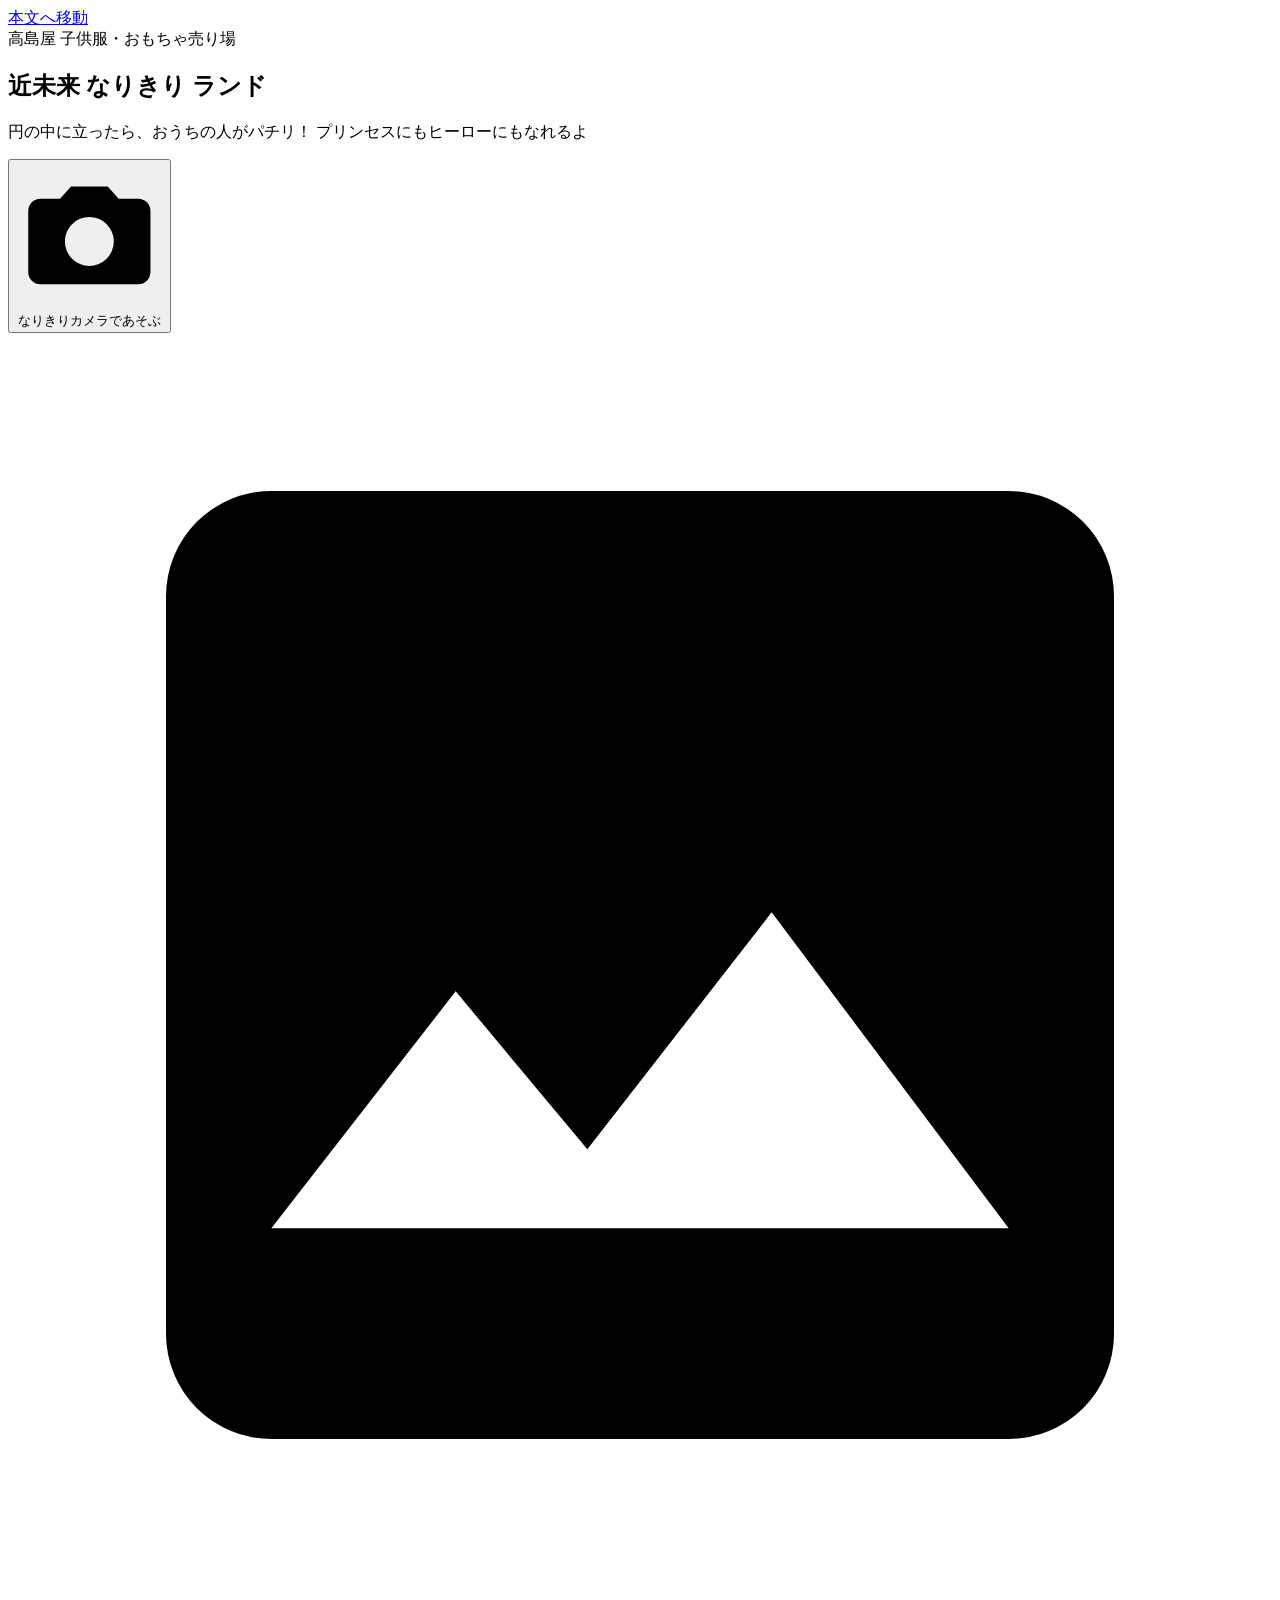
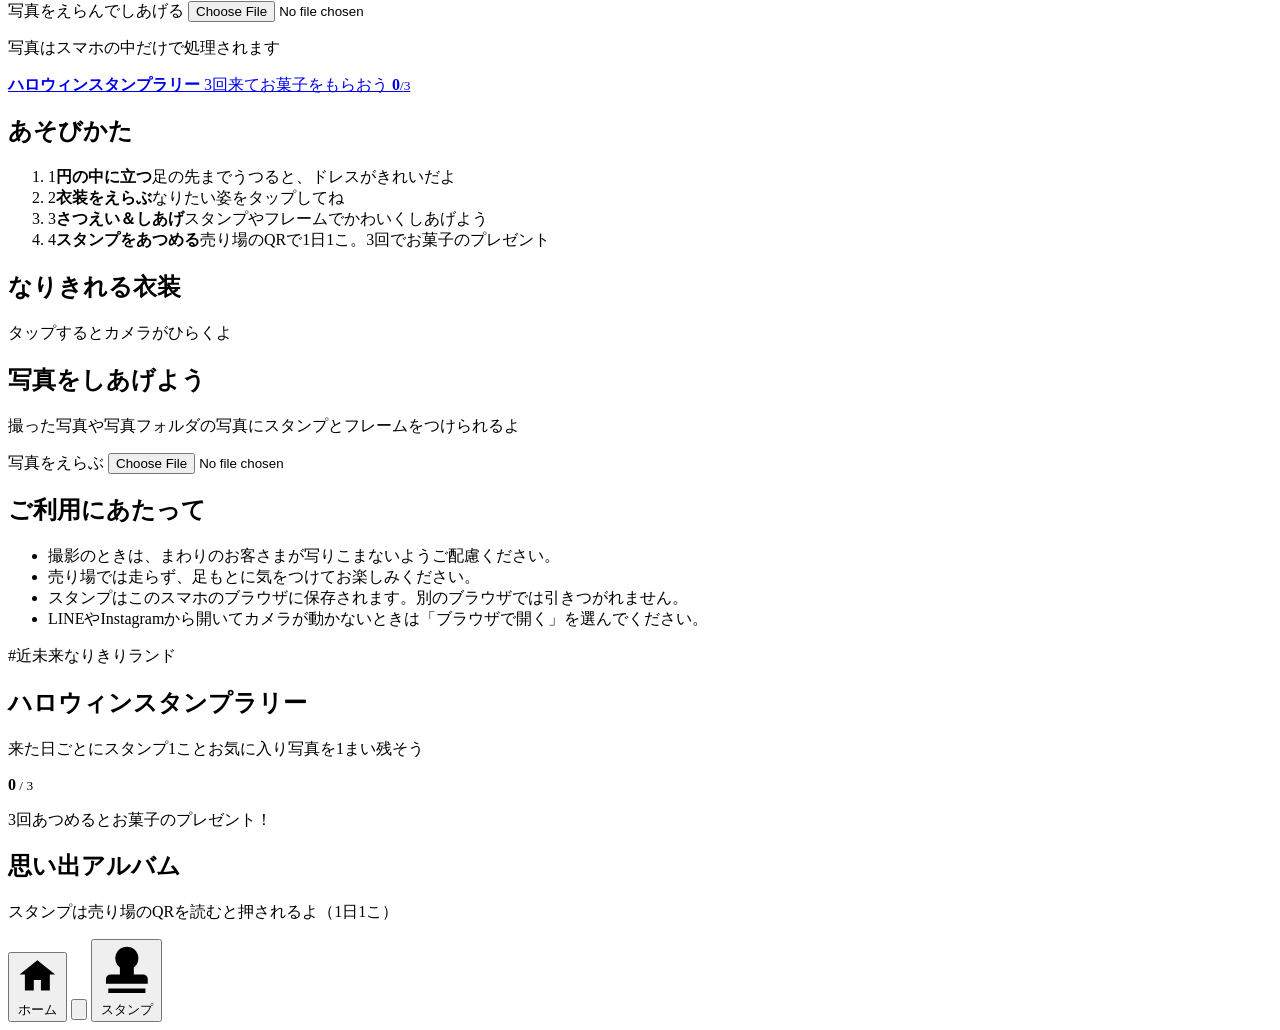
==== index.html @ d699e220 "Add files via upload" ====
<!doctype html>
<html lang="ja">
<head>
  <meta charset="utf-8">
  <meta name="viewport" content="width=device-width, initial-scale=1, viewport-fit=cover">
  <title>近未来なりきりランド｜なりきりカメラ＆スタンプラリー</title>
  <meta name="description" content="円の中に立ったら、おうちの人がパチリ！プリンセスにもヒーローにもなれるよ。ハロウィンスタンプラリーで3回来るとお菓子のプレゼント。">
  <meta name="theme-color" content="#FFF5F9">
  <meta property="og:title" content="近未来なりきりランド">
  <meta property="og:description" content="なりきりカメラ＆デジタルスタンプラリー">
  <meta property="og:type" content="website">
  <link rel="icon" href="favicon.svg" type="image/svg+xml">
  <link rel="preconnect" href="https://fonts.googleapis.com">
  <link rel="preconnect" href="https://fonts.gstatic.com" crossorigin>
  <link href="https://fonts.googleapis.com/css2?family=Yusei+Magic&family=Zen+Maru+Gothic:wght@500;700;900&display=swap" rel="stylesheet">
  <link rel="stylesheet" href="css/style.css">
</head>
<body>
  <a class="skip" href="#main">本文へ移動</a>

  <header class="topbar">
    <div class="brand" data-logo><span data-store>高島屋 子供服・おもちゃ売り場</span></div>
    <span class="brand-period" data-period hidden></span>
  </header>

  <main id="main">
    <!-- ===== ホーム ===== -->
    <section id="view-home" class="view is-active" aria-labelledby="hero-title">
      <div class="hero">
        <div class="hero-art">
          <div class="stage-circle" aria-hidden="true"></div>
          <span class="stk s1" data-art="crown" aria-hidden="true"></span>
          <span class="stk s2" data-art="rocket" aria-hidden="true"></span>
          <span class="stk s3" data-art="pumpkin" aria-hidden="true"></span>
          <span class="stk s4" data-art="tiara" aria-hidden="true"></span>
          <span class="stk s5" data-art="ghost" aria-hidden="true"></span>
          <span class="stk s6" data-art="cat" aria-hidden="true"></span>
          <span class="stk s7" data-art="witch" aria-hidden="true"></span>
          <span class="stk s8" data-art="rose" aria-hidden="true"></span>
          <h1 id="hero-title" class="title">
            <span class="t-tag">近未来</span>
            <span class="t-main">なりきり</span>
            <span class="t-sub">ランド</span>
          </h1>
        </div>
        <p class="lead">
          <span class="line">円の中に立ったら、おうちの人がパチリ！</span>
          <span class="line">プリンセスにもヒーローにもなれるよ</span>
        </p>
        <div class="cta">
          <button class="btn btn-pop btn-big" data-open="camera">
            <svg aria-hidden="true" viewBox="0 0 24 24"><path fill="currentColor" d="M9 4 7.2 6H4a2 2 0 0 0-2 2v10a2 2 0 0 0 2 2h16a2 2 0 0 0 2-2V8a2 2 0 0 0-2-2h-3.2L15 4H9Zm3 5a4 4 0 1 1 0 8 4 4 0 0 1 0-8Z"/></svg>
            なりきりカメラであそぶ
          </button>
          <label class="btn btn-pop btn-paper">
            <svg aria-hidden="true" viewBox="0 0 24 24"><path fill="currentColor" d="M5 3h14a2 2 0 0 1 2 2v14a2 2 0 0 1-2 2H5a2 2 0 0 1-2-2V5a2 2 0 0 1 2-2Zm0 14h14l-4.5-6-3.5 4.5-2.5-3Z"/></svg>
            写真をえらんでしあげる
            <input id="file-pick" class="sr-only" type="file" accept="image/*">
          </label>
        </div>
        <p class="hero-note">写真はスマホの中だけで処理されます</p>
      </div>

      <a class="ticket" href="#stamps" data-view="stamps">
        <span class="tk-main">
          <b class="tk-title" data-rally-name>ハロウィンスタンプラリー</b>
          <span class="tk-sub"><span data-stamp-total>3</span>回来て<span data-prize>お菓子</span>をもらおう</span>
          <span id="tk-dots" class="tk-dots" aria-hidden="true"></span>
        </span>
        <span class="tk-count"><b data-stamp-count>0</b><small>/<span data-stamp-total>3</span></small></span>
      </a>

      <section class="block" aria-labelledby="howto-title">
        <h2 id="howto-title" class="h2">あそびかた</h2>
        <ol class="steps">
          <li><span class="n">1</span><span class="art" data-art="stage"></span><span class="txt"><b>円の中に立つ</b><span>足の先までうつると、ドレスがきれいだよ</span></span></li>
          <li><span class="n">2</span><span class="art" data-art="tiara"></span><span class="txt"><b>衣装をえらぶ</b><span>なりたい姿をタップしてね</span></span></li>
          <li><span class="n">3</span><span class="art" data-art="sparkle"></span><span class="txt"><b>さつえい＆しあげ</b><span>スタンプやフレームでかわいくしあげよう</span></span></li>
          <li><span class="n">4</span><span class="art" data-art="pumpkin"></span><span class="txt"><b>スタンプをあつめる</b><span>売り場のQRで1日1こ。3回でお菓子のプレゼント</span></span></li>
        </ol>
      </section>

      <section class="block" aria-labelledby="looks-title">
        <h2 id="looks-title" class="h2">なりきれる衣装</h2>
        <p class="desc">タップするとカメラがひらくよ</p>
        <ul id="gallery" class="gallery"></ul>
      </section>

      <section class="block deco-promo" aria-labelledby="deco-title">
        <div class="deco-art" aria-hidden="true">
          <span data-sticker-art="neko"></span><span data-sticker-art="heart-glasses"></span><span data-sticker-art="flower"></span><span data-sticker-art="daisuki"></span>
        </div>
        <h2 id="deco-title" class="h2">写真をしあげよう</h2>
        <p class="desc"><span class="line">撮った写真や写真フォルダの写真に</span><span class="line">スタンプとフレームをつけられるよ</span></p>
        <label class="btn btn-pop btn-paper">
          写真をえらぶ
          <input class="sr-only" type="file" accept="image/*" data-file-pick>
        </label>
      </section>

      <section class="block notes" aria-labelledby="notes-title">
        <h2 id="notes-title" class="h2 small">ご利用にあたって</h2>
        <ul>
          <li>撮影のときは、まわりのお客さまが写りこまないようご配慮ください。</li>
          <li>売り場では走らず、足もとに気をつけてお楽しみください。</li>
          <li>スタンプはこのスマホのブラウザに保存されます。別のブラウザでは引きつがれません。</li>
          <li>LINEやInstagramから開いてカメラが動かないときは「ブラウザで開く」を選んでください。</li>
        </ul>
        <p class="tag" data-hashtag>#近未来なりきりランド</p>
      </section>
    </section>

    <!-- ===== ハロウィンスタンプラリー＆思い出アルバム ===== -->
    <section id="view-stamps" class="view" aria-labelledby="stamps-title">
      <div class="rally">
        <span class="rally-bat b1" data-art="bat" aria-hidden="true"></span>
        <span class="rally-bat b2" data-art="ghost" aria-hidden="true"></span>
        <span class="rally-moon" data-art="moon" aria-hidden="true"></span>
        <h1 id="stamps-title" class="rally-title" data-rally-name>ハロウィンスタンプラリー</h1>
        <p class="rally-lead"><span class="line">来た日ごとにスタンプ1こと</span><span class="line">お気に入り写真を1まい残そう</span></p>
        <p class="rally-progress"><b data-stamp-count>0</b><small> / <span data-stamp-total>3</span></small></p>
        <p class="rally-goal"><span data-stamp-total>3</span>回あつめると<span data-prize>お菓子</span>のプレゼント！</p>
      </div>

      <div id="complete-panel" class="complete" hidden>
        <span class="complete-art" data-art="candy" aria-hidden="true"></span>
        <h2 class="h2">クリアおめでとう！</h2>
        <p id="complete-msg"></p>
        <div class="complete-ticket">
          <span>にんしょうコード</span>
          <b id="complete-code">HW-0000</b>
          <span id="complete-clock" aria-live="off"></span>
        </div>
        <p id="candy-status" class="candy-status"></p>
        <button id="btn-candy" class="btn btn-pop btn-paper btn-small">スタッフ用：お渡しずみにする</button>
        <button class="btn btn-pop btn-big" data-costume="golden-legend">ゴールドレジェンドで撮る</button>
      </div>

      <h2 class="h2 album-title">思い出アルバム</h2>
      <ul id="stamp-grid" class="album"></ul>
      <p class="desc center">スタンプは売り場のQRを読むと押されるよ（1日1こ）</p>
    </section>
  </main>

  <nav class="tabbar" aria-label="メインメニュー">
    <button data-view="home" aria-current="page">
      <svg aria-hidden="true" viewBox="0 0 24 24"><path fill="currentColor" d="M12 3 2 11h3v9h5v-6h4v6h5v-9h3L12 3Z"/></svg>
      <span>ホーム</span>
    </button>
    <button class="tab-cam" data-open="camera" aria-label="なりきりカメラをひらく">
      <svg aria-hidden="true" viewBox="0 0 24 24"><path fill="currentColor" d="M9 4 7.2 6H4a2 2 0 0 0-2 2v10a2 2 0 0 0 2 2h16a2 2 0 0 0 2-2V8a2 2 0 0 0-2-2h-3.2L15 4H9Zm3 5a4 4 0 1 1 0 8 4 4 0 0 1 0-8Z"/></svg>
    </button>
    <button data-view="stamps" aria-current="false">
      <svg aria-hidden="true" viewBox="0 0 24 24"><path fill="currentColor" d="M12 2a5 5 0 0 0-3 9v3H5a2 2 0 0 0-2 2v2h18v-2a2 2 0 0 0-2-2h-4v-3a5 5 0 0 0-3-9ZM4 20h16v2H4z"/></svg>
      <span>スタンプ</span>
    </button>
  </nav>

  <!-- ===== カメラ ===== -->
  <div id="camera" class="camera" hidden role="dialog" aria-modal="true" aria-label="なりきりカメラ">
    <video id="video" playsinline muted autoplay></video>
    <canvas id="stage"></canvas>
    <div class="guide" aria-hidden="true"><div class="guide-body"></div><p>お子さまの全身がうつるように<br>少しはなれて撮ってね</p></div>
    <div id="flash" class="flash" aria-hidden="true"></div>
    <div id="countdown" class="countdown" aria-live="assertive"></div>

    <div class="cam-top">
      <button id="btn-close" class="icon-btn" aria-label="カメラをとじる">
        <svg viewBox="0 0 24 24" aria-hidden="true"><path fill="currentColor" d="M18.3 5.7 12 12l6.3 6.3-1.4 1.4L10.6 13.4 4.3 19.7 2.9 18.3 9.2 12 2.9 5.7 4.3 4.3l6.3 6.3 6.3-6.3z"/></svg>
      </button>
      <p id="cam-status" class="cam-status" data-state="loading"><i aria-hidden="true"></i><span id="cam-status-text">AIを準備中…</span></p>
      <button id="btn-timer" class="icon-btn" aria-pressed="true" aria-label="3秒タイマー">
        <svg viewBox="0 0 24 24" aria-hidden="true"><path fill="currentColor" d="M9 1h6v2H9zm3 3a9 9 0 1 0 9 9 9 9 0 0 0-9-9Zm1 9.4V8h-2v6.4l4.2 2.5 1-1.7Z"/></svg>
      </button>
    </div>

    <div class="cam-bottom">
      <p id="cam-costume-name" class="cam-name" aria-live="polite"></p>
      <div class="cats" role="group" aria-label="衣装のしゅるい">
        <button class="cat-chip" data-cat="all" aria-pressed="true">すべて</button>
        <button class="cat-chip" data-cat="halloween" aria-pressed="false">ハロウィン</button>
        <button class="cat-chip" data-cat="kids" aria-pressed="false">キッズ</button>
        <button class="cat-chip" data-cat="teen" aria-pressed="false">映え</button>
        <button class="cat-chip" data-cat="special" aria-pressed="false">スタンプ特典</button>
        <button class="cat-chip" data-cat="collab" aria-pressed="false">コラボ</button>
      </div>
      <ul id="rail" class="rail" aria-label="衣装をえらぶ"></ul>
      <div class="shutter-row">
        <label class="icon-btn ghost" aria-label="写真フォルダからえらんでしあげる">
          <svg viewBox="0 0 24 24" aria-hidden="true"><path fill="currentColor" d="M5 3h14a2 2 0 0 1 2 2v14a2 2 0 0 1-2 2H5a2 2 0 0 1-2-2V5a2 2 0 0 1 2-2Zm0 14h14l-4.5-6-3.5 4.5-2.5-3Z"/></svg>
          <input class="sr-only" type="file" accept="image/*" data-file-pick>
        </label>
        <button id="btn-shutter" class="shutter" aria-label="撮影する"><span></span></button>
        <button id="btn-flip" class="icon-btn ghost" aria-label="カメラを切りかえる">
          <svg viewBox="0 0 24 24" aria-hidden="true"><path fill="currentColor" d="M20 5h-3.2L15 3H9L7.2 5H4a2 2 0 0 0-2 2v12a2 2 0 0 0 2 2h16a2 2 0 0 0 2-2V7a2 2 0 0 0-2-2Zm-8 13a5 5 0 0 1-4.9-4H5l3-3 3 3H9.2a3 3 0 0 0 5.4 1.2l1.4 1.4A5 5 0 0 1 12 18Zm4-4-3-3h1.8a3 3 0 0 0-5.4-1.2L8 8.4A5 5 0 0 1 16.9 11H19Z"/></svg>
        </button>
      </div>
    </div>

    <div id="cam-error" class="cam-error" hidden>
      <p id="cam-error-text"></p>
      <button id="btn-retry" class="btn btn-pop">もう一度ためす</button>
    </div>
  </div>

  <!-- ===== 写真プレビュー ===== -->
  <div id="preview" class="preview" hidden role="dialog" aria-modal="true" aria-label="撮った写真">
    <p id="preview-title" class="preview-title"></p>
    <img id="preview-img" alt="撮影したなりきり写真">
    <p id="preview-hint" class="preview-hint"></p>
    <div class="preview-actions">
      <button id="btn-memory" class="btn btn-pop btn-orange">今日の思い出に登録</button>
      <button id="btn-share" class="btn btn-pop">保存・シェア</button>
      <button id="btn-deco" class="btn btn-pop btn-butter">スタンプでしあげる</button>
      <button id="btn-download" class="btn btn-pop btn-paper">ダウンロード</button>
      <button id="btn-again" class="btn btn-text">もう一回撮る</button>
    </div>
  </div>

  <!-- ===== 写真デコ ===== -->
  <div id="editor" class="editor" hidden role="dialog" aria-modal="true" aria-label="写真をしあげる">
    <div class="ed-top">
      <button id="ed-close" class="icon-btn light" aria-label="しあげをやめる">
        <svg viewBox="0 0 24 24" aria-hidden="true"><path fill="currentColor" d="M18.3 5.7 12 12l6.3 6.3-1.4 1.4L10.6 13.4 4.3 19.7 2.9 18.3 9.2 12 2.9 5.7 4.3 4.3l6.3 6.3 6.3-6.3z"/></svg>
      </button>
      <p class="ed-title">写真をしあげる</p>
      <button id="ed-save" class="btn btn-pop btn-small">できた！</button>
    </div>
    <div id="ed-stage" class="ed-stage"><canvas id="ed-canvas"></canvas></div>
    <div class="ed-bottom">
      <p id="ed-hint" class="ed-hint">指1本でうごかす・2本で大きさと向き</p>
      <div id="ed-tools" class="ed-tools" hidden>
        <button data-tool="smaller">小さく</button>
        <button data-tool="bigger">大きく</button>
        <button data-tool="turn">くるっ</button>
        <button data-tool="flip">はんてん</button>
        <button data-tool="delete" class="danger">けす</button>
      </div>
      <div class="seg" role="tablist" aria-label="しあげのしゅるい">
        <button role="tab" data-edtab="stickers" aria-selected="true">スタンプ</button>
        <button role="tab" data-edtab="frames" aria-selected="false">フレーム</button>
      </div>
      <ul id="ed-tray" class="ed-tray"></ul>
    </div>
  </div>

  <!-- ===== モーダル ===== -->
  <div id="modal" class="modal" hidden role="dialog" aria-modal="true" aria-label="お知らせ">
    <div class="modal-sheet">
      <div id="modal-body"></div>
      <div id="modal-actions" class="modal-actions"></div>
    </div>
  </div>

  <div id="toast" class="toast" role="status" aria-live="polite"></div>

  <script src="js/config.js"></script>
  <script src="js/art.js"></script>
  <script src="js/costumes.js"></script>
  <script src="js/editor.js"></script>
  <script src="js/app.js"></script>
</body>
</html>
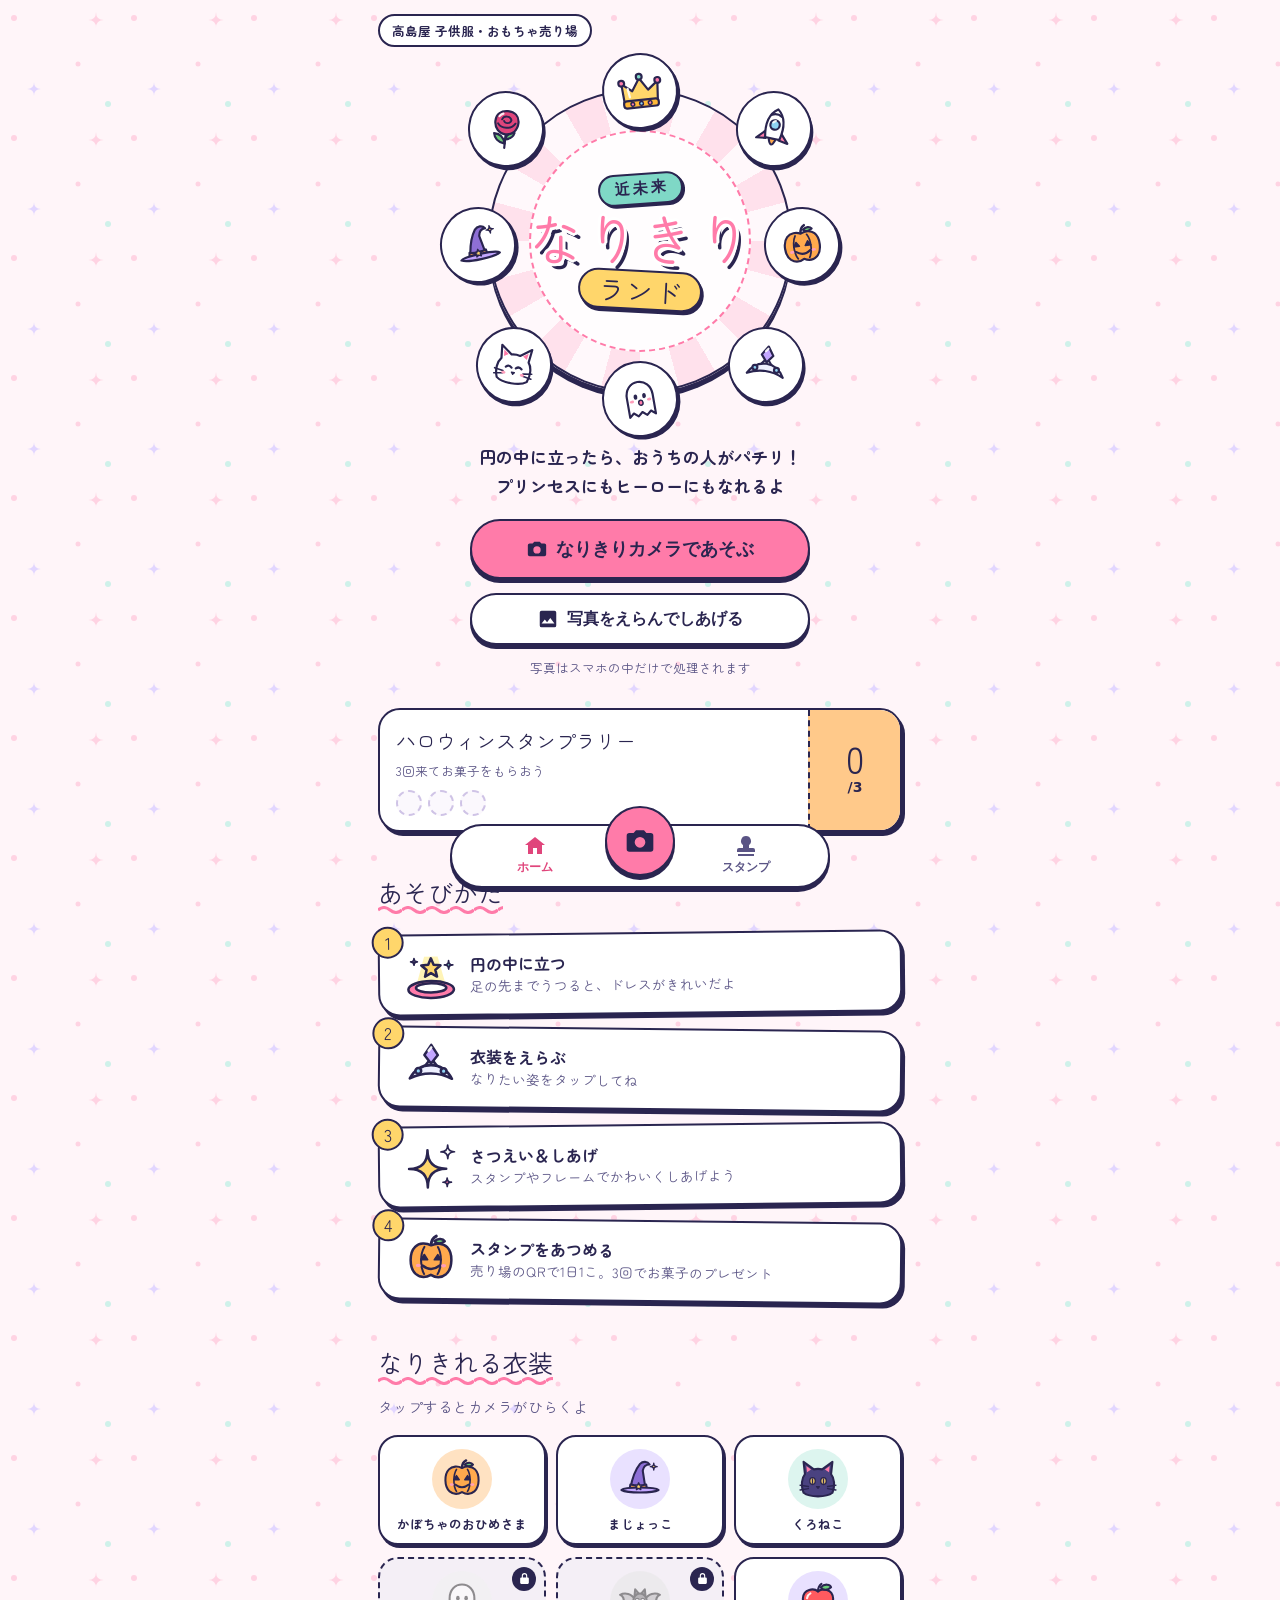
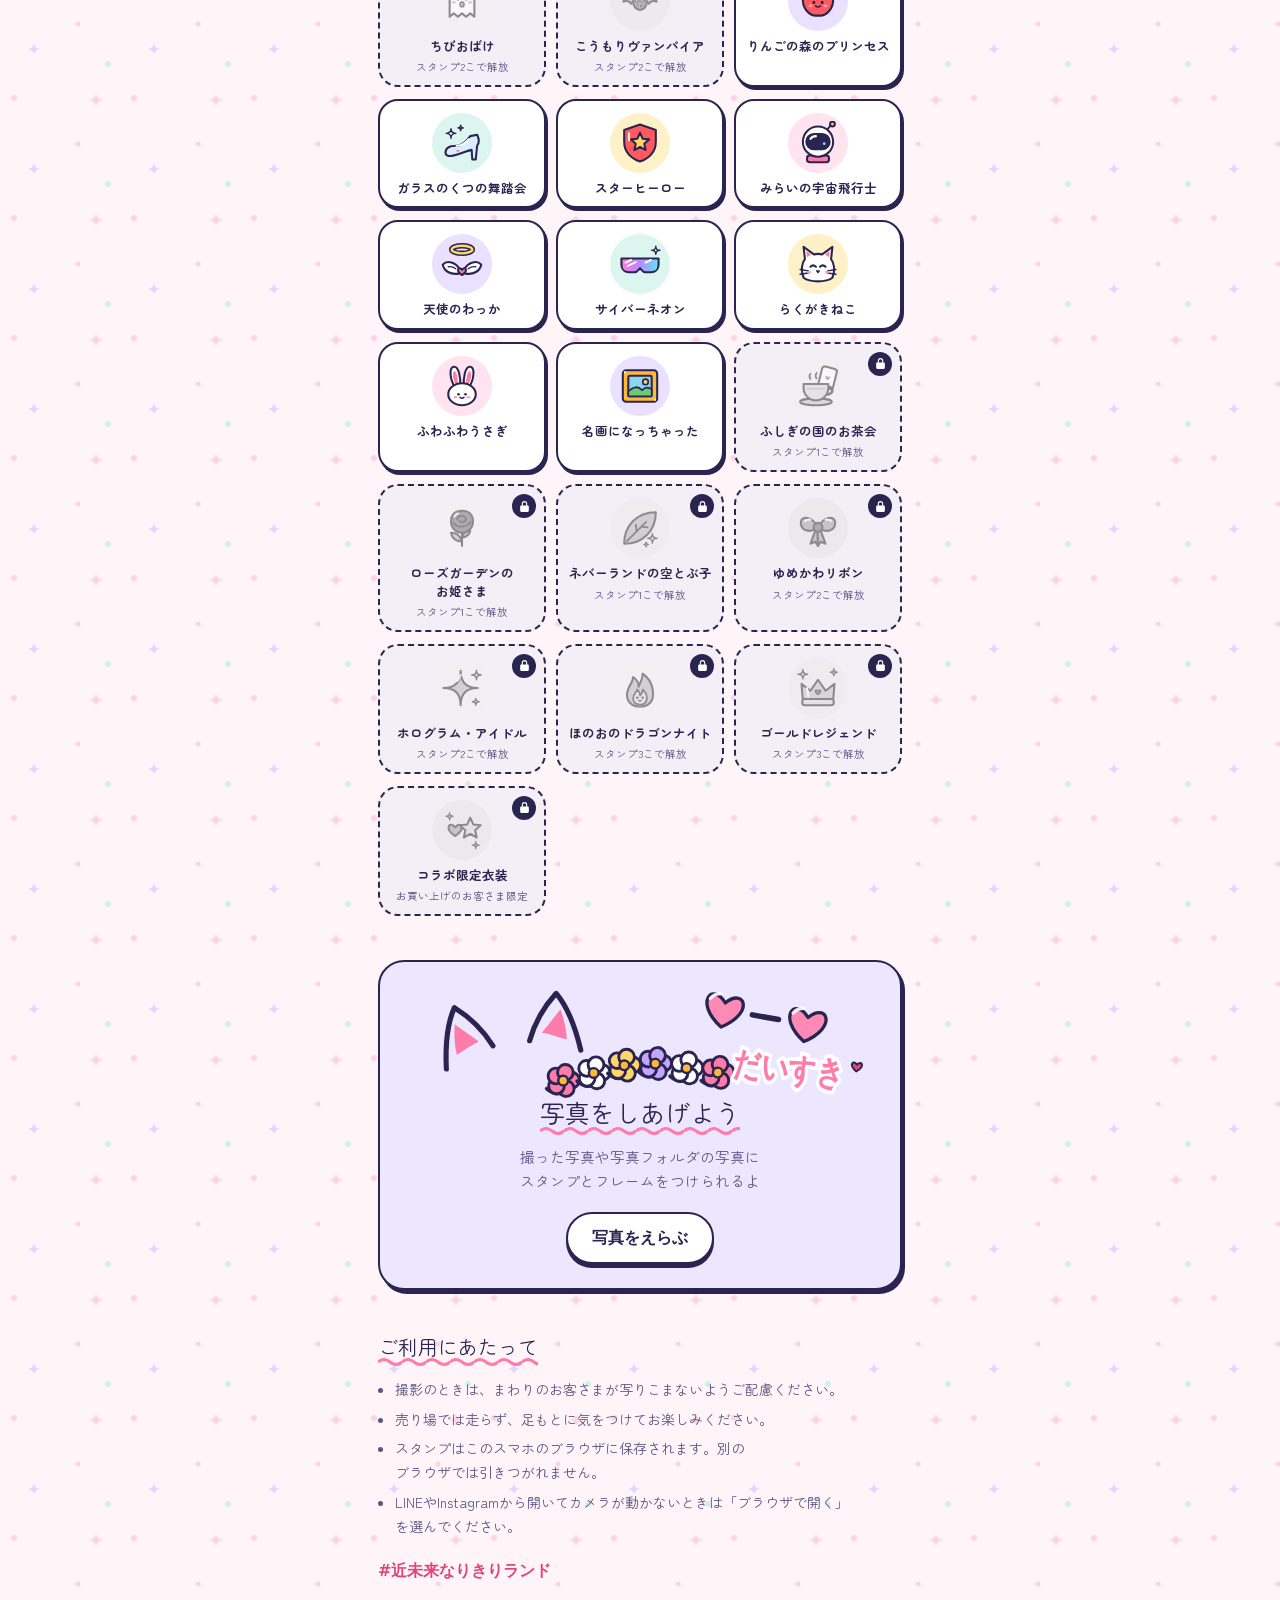
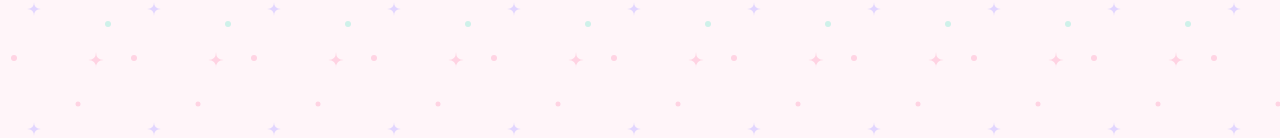
==== commit c8e8b83c: "Add files via upload" ====
--- a/index.html
+++ b/index.html
@@ -9,11 +9,427 @@
   <meta property="og:title" content="近未来なりきりランド">
   <meta property="og:description" content="なりきりカメラ＆デジタルスタンプラリー">
   <meta property="og:type" content="website">
-  <link rel="icon" href="favicon.svg" type="image/svg+xml">
+  <link rel="icon" href="data:image/svg+xml,%3Csvg%20xmlns%3D%22http%3A//www.w3.org/2000/svg%22%20viewBox%3D%220%200%2064%2064%22%20xmlns%3Ac2pa%3D%22http%3A//c2pa.org/manifest%22%3E%3Cdefs%3E%3ClinearGradient%20id%3D%22g%22%20x1%3D%220%22%20y1%3D%220%22%20x2%3D%221%22%20y2%3D%221%22%3E%3Cstop%20offset%3D%220%22%20stop-color%3D%22%23FF8FB1%22/%3E%3Cstop%20offset%3D%22.5%22%20stop-color%3D%22%23B9A2FF%22/%3E%3Cstop%20offset%3D%221%22%20stop-color%3D%22%237CF6FF%22/%3E%3C/linearGradient%3E%3C/defs%3E%3Ccircle%20cx%3D%2232%22%20cy%3D%2232%22%20r%3D%2228%22%20fill%3D%22%231E1B4B%22%20stroke%3D%22url%28%23g%29%22%20stroke-width%3D%226%22/%3E%3Cpath%20d%3D%22M32%2014%2036.7%2026.5%2050%2027.1%2039.6%2035.4%2043.2%2048.3%2032%2040.9%2020.8%2048.3%2024.4%2035.4%2014%2027.1%2027.3%2026.5Z%22%20fill%3D%22%23fff%22/%3E%3C/svg%3E%0A" type="image/svg+xml">
   <link rel="preconnect" href="https://fonts.googleapis.com">
   <link rel="preconnect" href="https://fonts.gstatic.com" crossorigin>
   <link href="https://fonts.googleapis.com/css2?family=Yusei+Magic&family=Zen+Maru+Gothic:wght@500;700;900&display=swap" rel="stylesheet">
-  <link rel="stylesheet" href="css/style.css">
+  <style>
+/* ==========================================================
+   近未来なりきりランド ― スタイル
+   コンセプト：子どものシール帳。太いふち線とポップな影で「貼って遊べる」感じに
+   ・デジタル庁デザインシステム：文字の大きさ・コントラスト・フォーカス表示
+   ・Apple HIG：44px以上のタップ領域、下のタブバー、シート型モーダル
+   ・Material 3：チップ、セグメントボタン、大きなシャッター
+   ========================================================== */
+:root {
+  --ink: #2A2550;
+  --ink-2: #5A5485;
+  --bg: #FFF5F9;
+  --paper: #FFFFFF;
+  --pink: #FF7BA9;
+  --rose: #E0457B;       /* 高島屋のバラ */
+  --butter: #FFD66B;
+  --mint: #7FD8C6;
+  --sky: #8FD3F4;
+  --lilac: #C3A6FF;
+  --line: 2.5px solid var(--ink);
+  --pop: 3px 4px 0 var(--ink);
+  --display: "Yusei Magic", "Zen Maru Gothic", "Hiragino Maru Gothic ProN", sans-serif;
+  --font: "Zen Maru Gothic", "Hiragino Maru Gothic ProN", "BIZ UDPGothic", system-ui, sans-serif;
+  color-scheme: light;
+  box-sizing: border-box;
+  padding-top: env(safe-area-inset-top, 0px);
+}
+*, *::before, *::after { box-sizing: inherit; }
+html { scroll-padding-top: env(safe-area-inset-top, 0px); -webkit-text-size-adjust: 100%; }
+body {
+  margin: 0;
+  font-family: var(--font);
+  font-size: 16px;
+  line-height: 1.7;
+  color: var(--ink);
+  background-color: var(--bg);
+  background-image: url("data:image/svg+xml,%3Csvg xmlns='http://www.w3.org/2000/svg' width='120' height='120'%3E%3Cg fill='%23FFD3E3'%3E%3Ccircle cx='14' cy='18' r='3'/%3E%3Ccircle cx='78' cy='64' r='2.5'/%3E%3Cpath d='M96 12q0 8 8 8-8 0-8 8 0-8-8-8 8 0 8-8Z'/%3E%3Cpath d='M34 82q0 7 7 7-7 0-7 7 0-7-7-7 7 0 7-7Z' fill='%23E2D6FF'/%3E%3Ccircle cx='108' cy='104' r='3' fill='%23CFF1EA'/%3E%3C/g%3E%3C/svg%3E");
+  padding-bottom: calc(110px + env(safe-area-inset-bottom, 0px));
+  -webkit-tap-highlight-color: transparent;
+}
+body.cam-open { overflow: hidden; }
+html, body { overflow-x: clip; }
+p, li { text-wrap: pretty; word-break: auto-phrase; }
+img { max-width: 100%; }
+svg { display: block; }
+button, label { font: inherit; color: inherit; }
+button { cursor: pointer; }
+:focus-visible { outline: 3px solid var(--sky); outline-offset: 3px; }
+.sr-only { position: absolute !important; width: 1px; height: 1px; overflow: hidden; clip: rect(0 0 0 0); white-space: nowrap; }
+.skip { position: absolute; left: -999px; top: 8px; background: var(--ink); color: #fff; padding: 8px 16px; border-radius: 8px; z-index: 100; }
+.skip:focus { left: 8px; }
+
+/* ---------- ヘッダー ---------- */
+.topbar { display: flex; align-items: center; justify-content: space-between; gap: 8px; max-width: 560px; margin: 0 auto; padding: 14px 18px 0; }
+.brand { font-size: 12.5px; font-weight: 700; padding: 4px 12px; border: 2px solid var(--ink); border-radius: 99px; background: var(--paper); }
+.brand img { height: 22px; width: auto; display: block; }
+.brand:has(img) { border: 0; background: none; padding: 0; }
+.brand-period { font-size: 12.5px; font-weight: 700; color: var(--ink-2); }
+
+main { max-width: 560px; margin: 0 auto; padding: 0 18px; }
+.view { display: none; }
+.view.is-active { display: block; }
+
+/* ---------- ヒーロー：床の円がステージ ---------- */
+.hero { text-align: center; padding-top: 6px; }
+.hero-art { position: relative; width: min(100%, 400px); aspect-ratio: 1 / .94; margin: 0 auto; }
+.stage-circle {
+  position: absolute; left: 50%; top: 50%; width: 76%; aspect-ratio: 1; transform: translate(-50%, -50%);
+  border-radius: 50%; border: var(--line); box-shadow: 0 6px 0 var(--ink);
+  background: repeating-conic-gradient(#FFE1EC 0 15deg, #FFF8FB 15deg 30deg);
+}
+.stage-circle::before {
+  content: ""; position: absolute; inset: 13%; border-radius: 50%;
+  background: #FFFDFE; border: 2.5px dashed var(--pink);
+}
+.stk {
+  position: absolute; width: 19%; aspect-ratio: 1; padding: 3.2%;
+  background: var(--paper); border: var(--line); border-radius: 50%; box-shadow: 2px 3px 0 var(--ink);
+  transform: rotate(var(--r, 0deg));
+  animation: bob 3.2s ease-in-out infinite; animation-delay: var(--d, 0s);
+}
+.stk svg { width: 100%; height: 100%; }
+.s1 { left: 40.5%; top: 0; --r: -6deg; }
+.s2 { right: 7%; top: 10%; --r: 12deg; --d: -.4s; }
+.s3 { right: 0; top: 41%; --r: -8deg; --d: -.8s; }
+.s4 { right: 9%; bottom: 7%; --r: 8deg; --d: -1.2s; }
+.s5 { left: 40.5%; bottom: -2%; --r: -10deg; --d: -1.6s; }
+.s6 { left: 9%; bottom: 7%; --r: 10deg; --d: -2s; }
+.s7 { left: 0; top: 41%; --r: -12deg; --d: -2.4s; }
+.s8 { left: 7%; top: 10%; --r: 6deg; --d: -2.8s; }
+@keyframes bob { 50% { transform: rotate(var(--r, 0deg)) translateY(-6px); } }
+
+.title { position: absolute; inset: 0; margin: 0; display: flex; flex-direction: column; align-items: center; justify-content: center; gap: 2px; font-weight: 400; }
+.t-tag {
+  font-family: var(--font); font-weight: 900; font-size: clamp(13px, 3.6vw, 15px); letter-spacing: .2em; padding: 1px 12px 1px 15px;
+  background: var(--mint); border: var(--line); border-radius: 99px; transform: rotate(-4deg); box-shadow: 2px 2px 0 var(--ink);
+}
+.t-main {
+  font-family: var(--display); font-size: clamp(40px, 12.4vw, 56px); line-height: 1.1; color: var(--pink);
+  text-shadow: 3px 0 #fff, -3px 0 #fff, 0 3px #fff, 0 -3px #fff, 2px 2px #fff, -2px -2px #fff, 2px -2px #fff, -2px 2px #fff, 5px 6px 0 var(--ink);
+}
+.t-sub {
+  font-family: var(--display); font-size: clamp(22px, 6.6vw, 28px); line-height: 1.3; padding: 0 18px;
+  background: var(--butter); border: var(--line); border-radius: 99px; transform: rotate(3deg); box-shadow: 2px 3px 0 var(--ink);
+}
+.lead { margin: 14px 0 18px; font-weight: 700; }
+.lead .line { display: block; white-space: nowrap; font-size: clamp(13.5px, 4.05vw, 17px); }
+.hero-note { margin: 12px 0 0; font-size: 12.5px; color: var(--ink-2); }
+
+/* ---------- ボタン ---------- */
+.btn {
+  display: inline-flex; align-items: center; justify-content: center; gap: 8px;
+  min-height: 52px; padding: 0 24px; border: var(--line); border-radius: 99px;
+  font-weight: 900; font-size: 16px; text-decoration: none; cursor: pointer;
+  box-shadow: 0 4px 0 var(--ink); transition: transform .1s ease, box-shadow .1s ease;
+}
+.btn:active { transform: translateY(3px); box-shadow: 0 1px 0 var(--ink); }
+.btn svg { width: 22px; height: 22px; }
+.btn-pop { background: var(--pink); color: var(--ink); }
+.btn-paper { background: var(--paper); }
+.btn-butter { background: var(--butter); }
+.btn-orange { background: #FFA94D; }
+.btn-big { min-height: 60px; font-size: 18px; }
+.btn-small { min-height: 42px; padding: 0 18px; font-size: 15px; box-shadow: 0 3px 0 var(--ink); }
+.btn-text { border-color: transparent; box-shadow: none; background: none; }
+.cta { display: grid; gap: 14px; max-width: 340px; margin: 0 auto; }
+.cta .btn { width: 100%; }
+
+/* ---------- スタンプラリーのチケット ---------- */
+.ticket {
+  display: flex; align-items: stretch; margin: 30px 0 8px; text-decoration: none; color: inherit;
+  background: var(--paper); border: var(--line); border-radius: 22px; box-shadow: var(--pop); overflow: hidden;
+}
+.tk-main { flex: 1; display: grid; gap: 2px; padding: 14px 16px; text-align: left; }
+.tk-title { font-family: var(--display); font-weight: 400; font-size: clamp(16px, 4.8vw, 20px); white-space: nowrap; }
+.tk-sub { font-size: 12.5px; color: var(--ink-2); }
+.tk-dots { display: flex; gap: 6px; margin-top: 6px; }
+.tk-dots i { width: 26px; height: 26px; border-radius: 50%; border: 2px dashed #CFC3E6; background: #FBF8FD; }
+.tk-dots i.on { border: 0; background: none; }
+.tk-dots i svg { width: 100%; height: 100%; }
+.tk-count { display: grid; place-content: center; min-width: 92px; padding: 0 12px; background: #FFC98A; border-left: 2.5px dashed var(--ink); font-weight: 900; }
+.tk-count b { font-family: var(--display); font-weight: 400; font-size: 36px; line-height: 1; text-align: center; }
+.tk-count small { font-size: 14px; text-align: center; }
+
+/* ---------- 見出し・セクション ---------- */
+.block { margin: 44px 0; }
+.h1, .h2 { font-family: var(--display); font-weight: 400; line-height: 1.3; margin: 0; }
+.h1 { font-size: 32px; }
+.h2 { font-size: 25px; display: inline-block; padding-bottom: 6px;
+  background: url("data:image/svg+xml,%3Csvg xmlns='http://www.w3.org/2000/svg' width='24' height='8'%3E%3Cpath d='M0 4q6-5 12 0t12 0' fill='none' stroke='%23FF7BA9' stroke-width='3'/%3E%3C/svg%3E") repeat-x left bottom / 24px 8px; }
+.h2.small { font-size: 20px; }
+.desc { margin: 10px 0 16px; color: var(--ink-2); font-size: 14.5px; }
+.desc.center { text-align: center; margin-top: 20px; }
+
+.steps { list-style: none; margin: 18px 0 0; padding: 0; display: grid; gap: 14px; }
+.steps li {
+  position: relative; display: flex; align-items: center; gap: 12px; padding: 12px 14px 12px 24px; text-align: left;
+  background: var(--paper); border: var(--line); border-radius: 22px; box-shadow: var(--pop);
+}
+.steps li:nth-child(even) { transform: rotate(.6deg); }
+.steps li:nth-child(odd) { transform: rotate(-.6deg); }
+.steps .n {
+  position: absolute; left: -8px; top: -10px; width: 32px; height: 32px; display: grid; place-items: center;
+  font-family: var(--display); font-size: 17px; background: var(--butter); border: var(--line); border-radius: 50%;
+}
+.steps .art { flex: none; width: 54px; height: 54px; }
+.steps .art svg { width: 100%; height: 100%; }
+.steps .txt { display: block; flex: 1; min-width: 0; }
+.steps .txt b, .steps .txt span { display: block; }
+.steps .txt b { font-size: 16px; line-height: 1.4; }
+.steps .txt span { font-size: 13.5px; line-height: 1.55; color: var(--ink-2); }
+
+/* ---------- 衣装ギャラリー ---------- */
+.gallery { list-style: none; margin: 0; padding: 0; display: grid; grid-template-columns: repeat(3, minmax(0, 1fr)); gap: 12px 10px; }
+.look {
+  position: relative; width: 100%; height: 100%; display: grid; justify-items: center; align-content: start; gap: 6px;
+  padding: 12px 6px 10px; text-align: center; background: var(--paper); border: var(--line); border-radius: 20px; box-shadow: 2px 3px 0 var(--ink);
+}
+.look:active { transform: translateY(2px); box-shadow: 1px 1px 0 var(--ink); }
+.look-ic { width: 60px; height: 60px; padding: 8px; border-radius: 50%; background: var(--tint, #FFE3EE); }
+.gallery li:nth-child(4n+2) .look-ic { --tint: #E9E1FF; }
+.gallery li:nth-child(4n+3) .look-ic { --tint: #DDF5EF; }
+.gallery li:nth-child(4n+4) .look-ic { --tint: #FFF1C7; }
+.look-ic svg { width: 100%; height: 100%; }
+.look-name { font-size: 12.5px; font-weight: 700; line-height: 1.4; word-break: auto-phrase; overflow-wrap: anywhere; }
+.look-sub { font-size: 10.5px; line-height: 1.4; color: var(--ink-2); }
+.look-sub:empty { display: none; }
+.look.is-halloween .look-ic { --tint: #FFE2C2; }
+.look.is-locked { background: #F4EFF6; box-shadow: none; border-style: dashed; }
+.look.is-locked .look-ic { filter: grayscale(1); opacity: .5; }
+.look-lock { position: absolute; top: 8px; right: 8px; width: 24px; height: 24px; display: grid; place-items: center; background: var(--ink); color: #fff; border-radius: 50%; }
+.lock-ic { width: 13px; height: 13px; }
+
+/* ---------- デコ紹介 ---------- */
+.deco-promo { padding: 22px 18px 24px; text-align: center; background: #EDE6FF; border: var(--line); border-radius: 26px; box-shadow: var(--pop); }
+.deco-art { position: relative; height: 104px; margin-bottom: 8px; }
+.deco-art span { position: absolute; }
+.deco-art svg { width: 100%; height: auto; }
+.deco-art span:nth-child(1) { width: 34%; left: 6%; top: 8px; transform: rotate(-8deg); }
+.deco-art span:nth-child(2) { width: 32%; right: 8%; top: 0; transform: rotate(10deg); }
+.deco-art span:nth-child(3) { width: 40%; left: 30%; top: 46px; transform: rotate(-3deg); }
+.deco-art span:nth-child(4) { width: 30%; right: 2%; top: 58px; transform: rotate(6deg); }
+.deco-promo .desc { margin-bottom: 18px; }
+.deco-promo .desc .line { display: block; white-space: nowrap; font-size: clamp(12.5px, 3.7vw, 14.5px); }
+
+.notes ul { margin: 12px 0 0; padding-left: 1.2em; color: var(--ink-2); font-size: 14px; }
+.notes li + li { margin-top: 6px; }
+.tag { margin-top: 18px; font-weight: 900; color: var(--rose); }
+
+/* ---------- ハロウィンスタンプラリー＆アルバム ---------- */
+.rally {
+  position: relative; margin-top: 18px; padding: 26px 18px 22px; text-align: center; color: #fff; overflow: hidden;
+  background: radial-gradient(circle at 80% 10%, #7A5BC7 0, transparent 55%), linear-gradient(170deg, #3B2A7A, #2A2550 70%);
+  border: var(--line); border-radius: 26px; box-shadow: var(--pop);
+}
+.rally-moon { position: absolute; right: 12px; top: 8px; width: 40px; height: 40px; }
+.rally-bat { position: absolute; width: 40px; height: 40px; }
+.rally-bat.b1 { left: 12px; top: 8px; width: 36px; height: 36px; transform: rotate(-12deg); }
+.rally-bat.b2 { right: 14px; bottom: 54px; width: 34px; height: 34px; transform: rotate(8deg); }
+.rally svg { width: 100%; height: 100%; }
+.rally-title { margin: 14px 0 0; white-space: nowrap; font-family: var(--display); font-weight: 400; font-size: clamp(18px, 5.6vw, 26px); line-height: 1.3; color: #FFC98A; }
+.rally-lead { margin: 8px 0 0; font-weight: 700; }
+.rally-lead .line { display: block; white-space: nowrap; font-size: clamp(13px, 3.8vw, 15px); }
+.rally-progress { margin: 6px 0 0; }
+.rally-progress b { font-family: var(--display); font-weight: 400; font-size: 48px; color: #FFD66B; }
+.rally-progress small { font-size: 18px; font-weight: 900; }
+.rally-goal { display: inline-block; margin: 2px 0 0; padding: 2px 14px; background: #FFA94D; color: var(--ink); border: 2px solid #fff; border-radius: 99px; font-weight: 900; font-size: 14px; }
+
+.album-title { margin-top: 34px; }
+.album { list-style: none; margin: 16px 0 0; padding: 0; display: grid; grid-template-columns: repeat(2, minmax(0, 1fr)); gap: 18px 14px; }
+@media (min-width: 520px) { .album { grid-template-columns: repeat(3, minmax(0, 1fr)); } }
+.memo { padding: 10px 10px 12px; background: var(--paper); border: var(--line); border-radius: 14px; box-shadow: 2px 3px 0 var(--ink); text-align: center; }
+.album li:nth-child(odd) { transform: rotate(-1.5deg); }
+.album li:nth-child(even) { transform: rotate(1.5deg); }
+.memo-photo { position: relative; aspect-ratio: 3 / 4; border-radius: 8px; background: #F4EFF6; display: grid; place-items: center; }
+.memo-img { display: block; width: 100%; height: 100%; padding: 0; border: 0; background: none; border-radius: 8px; overflow: hidden; }
+.memo-img img { width: 100%; height: 100%; object-fit: cover; display: block; }
+.memo-add { display: grid; place-items: center; width: 100%; height: 100%; border: 2.5px dashed #FFA94D; border-radius: 8px; background: #FFF4E6; font-weight: 900; font-size: 13.5px; cursor: pointer; }
+.memo-stamp { position: absolute; right: -12px; bottom: -12px; width: 50px; height: 50px; padding: 5px; background: #FFF4E6; border: var(--line); border-radius: 50%; transform: rotate(-10deg); }
+.memo-stamp svg { width: 100%; height: 100%; }
+.memo-date { margin: 10px 0 0; font-weight: 900; font-size: 15px; }
+.memo-today { margin-left: 6px; padding: 0 8px; font-size: 11.5px; background: var(--pink); border-radius: 99px; vertical-align: 2px; }
+.memo-change { display: inline-block; margin-top: 2px; font-size: 12px; font-weight: 700; color: var(--ink-2); text-decoration: underline; cursor: pointer; }
+.memo.is-empty { background: transparent; border-style: dashed; box-shadow: none; }
+.memo.is-empty .memo-photo { background: rgba(255,255,255,.6); }
+.memo-num { position: absolute; left: 8px; top: 6px; font-family: var(--display); font-size: 22px; color: #CFC3E6; }
+.memo-wait { font-size: 13px; font-weight: 700; color: var(--ink-2); line-height: 1.5; }
+.memo.is-extra { background: #FFFDF6; }
+.candy-status { margin: 0 0 12px; font-weight: 900; color: var(--rose); }
+.candy-status:empty { display: none; }
+.complete .btn-small { margin-bottom: 14px; }
+.complete.is-claimed .complete-ticket { opacity: .5; }
+
+.complete { margin-top: 18px; padding: 24px 18px; text-align: center; background: #FFE9CF; border: var(--line); border-radius: 26px; box-shadow: var(--pop); }
+.complete-art { display: block; width: 84px; height: 84px; margin: 0 auto; }
+.complete-art svg { width: 100%; height: 100%; }
+.complete-ticket { display: grid; gap: 2px; margin: 14px auto 18px; padding: 12px; max-width: 280px; background: var(--paper); border: 2.5px dashed var(--ink); border-radius: 18px; }
+.complete-ticket span { font-size: 12.5px; color: var(--ink-2); }
+.complete-ticket b { font-size: 28px; letter-spacing: .08em; }
+
+/* ---------- タブバー ---------- */
+.tabbar {
+  position: fixed; left: 50%; bottom: calc(12px + env(safe-area-inset-bottom, 0px)); z-index: 20; transform: translateX(-50%);
+  width: min(calc(100% - 32px), 380px); height: 64px; display: grid; grid-template-columns: 1fr auto 1fr; align-items: center; padding: 0 18px;
+  background: var(--paper); border: var(--line); border-radius: 99px; box-shadow: 0 4px 0 var(--ink);
+}
+.tabbar button { border: 0; background: none; min-height: 48px; display: flex; flex-direction: column; align-items: center; justify-content: center; font-size: 11.5px; font-weight: 900; color: var(--ink-2); }
+.tabbar svg { width: 24px; height: 24px; }
+.tabbar [aria-current="page"] { color: var(--rose); }
+.tab-cam {
+  width: 70px; height: 70px; margin: -30px 6px 0; border: var(--line) !important; border-radius: 50%;
+  background: var(--pink) !important; color: var(--ink) !important; box-shadow: 0 4px 0 var(--ink);
+}
+.tab-cam svg { width: 32px; height: 32px; }
+.tab-cam:active { transform: translateY(3px); box-shadow: 0 1px 0 var(--ink); }
+
+/* ---------- カメラ ---------- */
+.camera { position: fixed; inset: 0; z-index: 50; background: var(--ink); color: #fff; overflow: hidden; }
+.camera[hidden] { display: none; }
+#video { position: absolute; width: 1px; height: 1px; opacity: 0; pointer-events: none; }
+#stage { position: absolute; inset: 0; width: 100%; height: 100%; display: block; }
+.cam-top {
+  position: absolute; left: 0; right: 0; top: 0; display: flex; align-items: center; justify-content: space-between; gap: 8px;
+  padding: calc(env(safe-area-inset-top, 0px) + 10px) 12px 10px; background: linear-gradient(rgba(42,37,80,.55), transparent);
+}
+.icon-btn {
+  width: 48px; height: 48px; border-radius: 50%; border: 2px solid rgba(255,255,255,.7); display: grid; place-items: center; cursor: pointer;
+  background: rgba(42, 37, 80, .5); color: #fff; -webkit-backdrop-filter: blur(10px); backdrop-filter: blur(10px);
+}
+.icon-btn svg { width: 24px; height: 24px; }
+.icon-btn[aria-pressed="true"] { background: var(--pink); color: var(--ink); border-color: #fff; }
+.icon-btn.ghost { background: rgba(255,255,255,.18); }
+.icon-btn.light { background: var(--paper); color: var(--ink); border: var(--line); backdrop-filter: none; }
+.cam-status { margin: 0; display: flex; align-items: center; gap: 8px; padding: 6px 14px; border-radius: 99px; background: rgba(42,37,80,.55); font-size: 13px; font-weight: 700; -webkit-backdrop-filter: blur(10px); backdrop-filter: blur(10px); }
+.cam-status i { width: 10px; height: 10px; border-radius: 50%; background: var(--butter); }
+.cam-status[data-state="ready"] i { background: #6BE39A; }
+.cam-status[data-state="frame"] i { background: var(--sky); }
+.cam-status[data-state="loading"] i { animation: blink 1s ease-in-out infinite; }
+@keyframes blink { 50% { opacity: .2; } }
+.cam-bottom { position: absolute; left: 0; right: 0; bottom: 0; padding: 40px 0 calc(env(safe-area-inset-bottom, 0px) + 14px); background: linear-gradient(transparent, rgba(42,37,80,.8) 40%); }
+.cam-name { margin: 0 0 8px; text-align: center; font-family: var(--display); font-size: 20px; text-shadow: 0 2px 8px rgba(0,0,0,.4); }
+.cats { display: flex; gap: 8px; justify-content: center; padding: 0 12px 10px; overflow-x: auto; scrollbar-width: none; }
+.cat-chip { flex: none; min-height: 36px; padding: 0 14px; border-radius: 99px; border: 2px solid rgba(255,255,255,.55); background: transparent; color: #fff; font-size: 13.5px; font-weight: 900; }
+.cat-chip[aria-pressed="true"] { background: var(--butter); color: var(--ink); border-color: #fff; }
+.rail { list-style: none; margin: 0; padding: 6px calc(50% - 32px) 12px; display: flex; gap: 12px; overflow-x: auto; scroll-snap-type: x mandatory; scrollbar-width: none; }
+.rail::-webkit-scrollbar, .cats::-webkit-scrollbar, .ed-tray::-webkit-scrollbar { display: none; }
+.rail li { scroll-snap-align: center; }
+.rail-item { position: relative; width: 64px; height: 64px; padding: 9px; border-radius: 50%; border: var(--line); background: var(--paper); transition: transform .15s ease; }
+.rail-ic svg { width: 100%; height: 100%; }
+.rail-item.is-selected { background: var(--butter); box-shadow: 0 0 0 3px #fff, 0 0 0 6px var(--pink); transform: scale(1.1); }
+.rail-item.is-locked { background: #E6E1EE; }
+.rail-item.is-locked .rail-ic { filter: grayscale(1); opacity: .5; }
+.rail-lock { position: absolute; right: -4px; bottom: -4px; width: 24px; height: 24px; display: grid; place-items: center; background: var(--ink); color: #fff; border: 2px solid #fff; border-radius: 50%; }
+.shutter-row { display: flex; align-items: center; justify-content: space-between; padding: 6px 36px 0; }
+.shutter { width: 82px; height: 82px; border-radius: 50%; border: 5px solid #fff; background: transparent; padding: 5px; }
+.shutter span { display: block; width: 100%; height: 100%; border-radius: 50%; background: var(--pink); border: 2.5px solid var(--ink); transition: transform .12s ease; }
+.shutter:active span { transform: scale(.88); }
+.guide { position: absolute; inset: 0; display: none; place-items: center; pointer-events: none; text-align: center; }
+.camera.no-person .guide { display: grid; }
+.guide-body { width: 38%; max-width: 220px; aspect-ratio: 1 / 2.6; border: 3px dashed rgba(255,255,255,.85); border-radius: 999px 999px 40px 40px; }
+.guide p { position: absolute; top: 18%; left: 0; right: 0; margin: 0; font-weight: 900; text-shadow: 0 2px 8px rgba(0,0,0,.6); }
+.countdown { position: absolute; inset: 0; display: grid; place-items: center; pointer-events: none; font-family: var(--display); font-size: 150px; color: #fff; text-shadow: 6px 8px 0 var(--pink); }
+.countdown.is-tick { animation: tick .9s ease-out; }
+@keyframes tick { from { transform: scale(1.6); opacity: 0; } 30% { opacity: 1; } to { transform: scale(.9); opacity: 0; } }
+.flash { position: absolute; inset: 0; background: #fff; opacity: 0; pointer-events: none; }
+.flash.is-on { animation: flash .5s ease-out; }
+@keyframes flash { from { opacity: .9; } to { opacity: 0; } }
+.cam-error { position: absolute; inset: 0; display: grid; place-content: center; gap: 20px; padding: 32px; text-align: center; background: var(--ink); }
+.cam-error[hidden] { display: none; }
+.cam-error p { margin: 0; max-width: 24em; }
+
+/* ---------- 写真プレビュー ---------- */
+.preview { position: fixed; inset: 0; z-index: 60; display: flex; flex-direction: column; align-items: center; justify-content: center; gap: 14px; padding: calc(env(safe-area-inset-top, 0px) + 16px) 16px calc(env(safe-area-inset-bottom, 0px) + 16px); background: rgba(42,37,80,.96); color: #fff; }
+.preview[hidden] { display: none; }
+.preview img { max-height: 60vh; border-radius: 14px; border: 4px solid #fff; }
+.preview-title { margin: 0; font-family: var(--display); font-size: 20px; }
+.preview-title:empty { display: none; }
+.preview-hint { margin: 0; font-size: 13px; color: #E2DDF7; text-align: center; }
+.preview-actions { display: grid; grid-template-columns: 1fr 1fr; gap: 12px; width: min(100%, 360px); }
+.preview-actions .btn { width: 100%; padding: 0 10px; font-size: 15px; color: var(--ink); border-color: #fff; box-shadow: 0 4px 0 #fff; }
+.preview-actions #btn-memory { grid-column: 1 / -1; }
+.preview-actions .btn-text { grid-column: 1 / -1; color: #fff; box-shadow: none; border-color: transparent; }
+.preview-actions .btn[hidden] { display: none; }
+
+/* ---------- 写真デコ ---------- */
+.editor { position: fixed; inset: 0; z-index: 65; display: flex; flex-direction: column; background-color: #FFEAF2; background-image: inherit; }
+.editor[hidden] { display: none; }
+.ed-top { display: flex; align-items: center; justify-content: space-between; gap: 8px; padding: calc(env(safe-area-inset-top, 0px) + 10px) 14px 6px; }
+.ed-title { margin: 0; font-family: var(--display); font-size: 20px; }
+.ed-stage { flex: 1; min-height: 0; display: grid; place-items: center; padding: 12px; }
+#ed-canvas { display: block; border: var(--line); border-radius: 10px; box-shadow: var(--pop); background: #fff; touch-action: none; }
+.ed-bottom { padding: 10px 0 calc(env(safe-area-inset-bottom, 0px) + 12px); background: var(--paper); border-top: var(--line); border-radius: 26px 26px 0 0; }
+.ed-hint { margin: 0 0 8px; text-align: center; font-size: 12.5px; font-weight: 700; color: var(--ink-2); }
+.ed-hint[hidden], .ed-tools[hidden] { display: none; }
+.ed-tools { display: flex; justify-content: center; gap: 6px; margin: 0 0 10px; padding: 0 10px; }
+.ed-tools button { min-height: 36px; padding: 0 12px; border: 2px solid var(--ink); border-radius: 99px; background: var(--paper); font-size: 13px; font-weight: 900; }
+.ed-tools .danger { background: #FFD6E2; }
+.seg { display: flex; width: min(calc(100% - 32px), 300px); margin: 0 auto 10px; padding: 3px; border: var(--line); border-radius: 99px; background: #F4EFF6; }
+.seg button { flex: 1; min-height: 38px; border: 0; border-radius: 99px; background: none; font-weight: 900; font-size: 14px; }
+.seg [aria-selected="true"] { background: var(--pink); }
+.ed-tray { list-style: none; margin: 0; padding: 4px 16px; overflow-x: auto; scrollbar-width: none; }
+.ed-tray.is-stickers { display: grid; grid-auto-flow: column; grid-template-rows: repeat(2, 66px); grid-auto-columns: 66px; gap: 8px; }
+.ed-tray.is-frames { display: flex; gap: 10px; }
+.ed-item { width: 66px; height: 66px; display: grid; place-items: center; padding: 8px; border: 2px solid #E6DDEE; border-radius: 16px; background: #FFFBFD; }
+.ed-item:active { border-color: var(--ink); }
+.ed-item.is-locked { opacity: .45; filter: grayscale(1); }
+.ed-item .ed-svg, .ed-item img { width: 100%; height: 100%; display: grid; place-items: center; object-fit: contain; }
+.ed-item .ed-svg svg { width: 100%; height: 100%; }
+.ed-frame { flex: none; width: 78px; display: grid; gap: 4px; justify-items: center; padding: 6px 4px; border: 2px solid #E6DDEE; border-radius: 16px; background: #FFFBFD; font-size: 12px; font-weight: 900; }
+.ed-frame img { width: 60px; height: 75px; border-radius: 6px; }
+.ed-frame.is-selected { border: var(--line); background: #FFF1C7; }
+.ed-frame.is-locked img { filter: grayscale(1); opacity: .5; }
+
+/* ---------- モーダル ---------- */
+.modal { position: fixed; inset: 0; z-index: 70; display: flex; align-items: flex-end; justify-content: center; background: rgba(42,37,80,0); transition: background .2s ease; }
+.modal[hidden] { display: none; }
+.modal.is-open { background: rgba(42,37,80,.5); }
+.modal-sheet {
+  width: 100%; max-width: 520px; padding: 28px 22px calc(env(safe-area-inset-bottom, 0px) + 22px); text-align: center;
+  background: var(--bg); border: var(--line); border-bottom: 0; border-radius: 30px 30px 0 0;
+  transform: translateY(100%); transition: transform .28s cubic-bezier(.2,.8,.2,1);
+}
+.modal.is-open .modal-sheet { transform: none; }
+.modal-title { font-size: 19px; font-weight: 900; margin: 16px 0 4px; line-height: 1.5; }
+.modal-count { margin: 0; color: var(--ink-2); font-weight: 700; }
+.modal-unlock { margin: 14px 0 0; padding: 10px 14px; border: var(--line); border-radius: 18px; background: #FFF1C7; font-weight: 900; font-size: 14.5px; display: flex; align-items: center; justify-content: center; gap: 8px; text-align: left; }
+.mu-ic { flex: none; width: 40px; height: 40px; }
+.mu-ic svg { width: 100%; height: 100%; }
+.modal-actions { display: grid; gap: 12px; margin-top: 22px; }
+.stamp-pop {
+  width: 124px; height: 124px; margin: 0 auto; padding: 22px; border-radius: 50%;
+  border: var(--line); background: color-mix(in srgb, var(--c, var(--pink)) 35%, #fff); box-shadow: 3px 4px 0 var(--ink);
+  animation: stampIn .5s cubic-bezier(.3,1.6,.5,1) both;
+}
+.stamp-pop span, .stamp-pop svg { display: block; width: 100%; height: 100%; }
+.stamp-pop.is-gold { background: #FFF1C7; }
+.stamp-pop.is-halloween { background: #FFE2C2; }
+.modal-text { margin: 8px 0 0; font-size: 14.5px; }
+@keyframes stampIn { from { transform: scale(2.2) rotate(-20deg); opacity: 0; } to { transform: scale(1) rotate(-8deg); opacity: 1; } }
+
+/* ---------- トースト ---------- */
+.toast {
+  position: fixed; left: 50%; bottom: calc(96px + env(safe-area-inset-bottom, 0px)); z-index: 80;
+  max-width: calc(100% - 32px); padding: 10px 18px; border-radius: 99px;
+  background: var(--ink); color: #fff; font-size: 14px; font-weight: 700; text-align: center;
+  transform: translate(-50%, 20px); opacity: 0; pointer-events: none; transition: .25s ease;
+}
+.toast.is-show { transform: translate(-50%, 0); opacity: 1; }
+body.cam-open .toast { bottom: calc(env(safe-area-inset-bottom, 0px) + 260px); }
+
+@media (prefers-reduced-motion: reduce) {
+  *, *::before, *::after { animation-duration: .01ms !important; animation-iteration-count: 1 !important; transition-duration: .01ms !important; }
+}
+
+#complete-msg .line { display: block; white-space: nowrap; font-size: clamp(12.5px, 3.7vw, 15px); font-weight: 700; }
+
+</style>
 </head>
 <body>
   <a class="skip" href="#main">本文へ移動</a>
@@ -254,10 +670,2694 @@
 
   <div id="toast" class="toast" role="status" aria-live="polite"></div>
 
-  <script src="js/config.js"></script>
-  <script src="js/art.js"></script>
-  <script src="js/costumes.js"></script>
-  <script src="js/editor.js"></script>
-  <script src="js/app.js"></script>
+<!-- ============================================================
+     ★設定はここ（スタンプラリー・QRの合言葉・公式素材・コラボ）
+     このブロックの中だけ書きかえればOKです
+     ============================================================ -->
+<script id="nrl-config">
+/* ==========================================================
+   近未来なりきりランド ― 設定ファイル
+   売り場の数・QRコード・特別衣装の対応はここだけで変更できます
+   ========================================================== */
+window.NRL_CONFIG = {
+  eventName: '近未来なりきりランド',
+  eventNameEn: 'Kinmirai Narikiri Land',
+  storeLabel: '高島屋 子供服・おもちゃ売り場',   // ヘッダーと写真のフチに表示
+  hashtag: '#近未来なりきりランド',
+  period: '',                                    // 例: '2026.11.1 ― 12.25'（空なら非表示）
+
+  // 公開URL（例: 'https://your-name.github.io/narikiri-land/'）
+  // 空のままなら qr.html を開いたページのURLを自動で使います
+  baseUrl: '',
+
+  // 高島屋の公式ロゴ画像（許諾を得た素材を assets/ に置いてください）。無ければ文字表示
+  logoImage: 'assets/logo.png',
+
+  storageKey: 'nrl-halloween-v1',
+
+  /* ---------- ハロウィンスタンプラリー ----------
+     売り場のどのQRを読んでも「その日のスタンプ」が1こ押されます（1日1こ）
+     goal 回（＝別々の日に goal 回来店）でクリア → お菓子のプレゼント
+  */
+  rally: {
+    name: 'ハロウィンスタンプラリー',
+    goal: 3,
+    prize: 'お菓子',
+    clearMessage: 'このがめんを売り場のスタッフに見せてね。お菓子をプレゼント！'
+  },
+
+  /* ---------- QRスポット（どれを読んでもその日のスタンプ） ----------
+     token: QRコードに入る合言葉（推測されにくい文字列に変更推奨）
+  */
+  spots: [
+    { id: 'stage',        token: 'stg-7q4m', name: 'なりきりステージ', place: '子供服売り場・床の円',   icon: 'stage', color: '#FF7BA9' },
+    { id: 'toy-castle',   token: 'toy-k2x9', name: 'おもちゃのお城',   place: 'おもちゃ売り場',         icon: 'castle', color: '#C3A6FF' },
+    { id: 'boutique',     token: 'btq-r5n3', name: 'キッズブティック', place: '子供服売り場',           icon: 'dress', color: '#FF7BA9' },
+    { id: 'picture-book', token: 'bk-8w1z',  name: 'えほんの森',       place: '絵本コーナー',           icon: 'book', color: '#7FD8C6' },
+    { id: 'baby',         token: 'bb-3h6t',  name: 'ゆめいろベビー',   place: 'ベビー用品売り場',       icon: 'bottle', color: '#FFB3CF' },
+    { id: 'hobby',        token: 'hb-9p2v',  name: 'ホビーラボ',       place: 'ホビー・ゲーム売り場',   icon: 'controller', color: '#8FD3F4' },
+    { id: 'hero-base',    token: 'hr-4c7k',  name: 'ヒーロー基地',     place: 'キャラクター玩具売り場', icon: 'shield', color: '#FFA94D' }
+  ],
+
+  /* ==========================================================
+     コラボ限定（購入者限定）
+     有名キャラクターとのコラボ衣装・フレーム・スタンプは、権利者から許諾を受けた
+     公式画像（背景透過PNG）を assets/collab/ に置くと表示されます。
+     レジでお渡しする「購入者限定QR」（?p=合言葉）を読むと使えるようになります。
+     ========================================================== */
+  collab: {
+    enabled: true,
+    label: 'コラボ限定',
+    tokens: ['buy-6w2r'],          // 購入者限定QRの合言葉（期間ごとに変えるのがおすすめ）
+    costumes: [
+      // 例）頭・体のパーツと、画面全体にかぶせるフレーム（どれか1つでもOK）
+      { id: 'collab-1', name: 'コラボ衣装', icon: 'collab',
+        parts: { head: { src: 'assets/collab/costume1-head.png', width: 1.0, y: 0.8 }, body: { src: 'assets/collab/costume1-body.png', width: 1.8, top: 0.1 } },
+        overlay: 'assets/collab/costume1-frame.png' }
+    ],
+    frames: [
+      { id: 'collab-frame-1', name: 'コラボフレーム', src: 'assets/collab/frame1.png' }
+    ],
+    stickers: [
+      { id: 'collab-sticker-1', name: 'コラボスタンプ', src: 'assets/collab/sticker1.png', w: 0.35 }
+    ]
+  },
+
+  /* ==========================================================
+     高島屋公式キャラクター（ローズちゃん）の素材
+     公式キャラクターはこのサイトでは描いていません。
+     高島屋さまから提供された「背景透過PNG」を assets/ に置くと自動で有効になります。
+     ファイルが無いものは画面に出ません。
+     ========================================================== */
+
+  // ① ローズちゃんの衣装（カメラでお子さまに着せる）
+  //    head: 頭にのせるパーツ（帽子など）  width: 頭の幅に対する倍率 / y: 上下位置
+  //    body: 肩から下に重ねるパーツ（お洋服）  width: 肩幅に対する倍率 / top: 肩からの位置
+  officialCostumes: [
+    {
+      id: 'rose-chan-coord', name: 'ローズちゃんコーデ', icon: 'rose', cat: 'kids', lock: null,
+      particles: 'petal', filter: 'glow',
+      parts: {
+        head: { src: 'assets/rosechan-head.png', width: 0.9, y: 0.75 },
+        body: { src: 'assets/rosechan-dress.png', width: 1.8, top: 0.15 }
+      }
+    }
+  ],
+
+  // ② お子さまの横に並んで写る（全身画像）
+  officialImages: [
+    { id: 'rose-chan', name: 'ローズちゃんといっしょ', icon: 'rose', src: 'assets/rose-chan.png', placement: 'beside', lock: null }
+  ],
+
+  // ③ 写真デコ用のスタンプ（ポーズ違いなど何枚でも）
+  officialStickers: [
+    { id: 'rose-chan-sticker', name: 'ローズちゃん', src: 'assets/rose-chan.png', w: 0.35 },
+    { id: 'rose-chan-sticker2', name: 'ローズちゃん2', src: 'assets/rose-chan-2.png', w: 0.35 }
+  ]
+};
+
+</script>
+<script>
+/* ==========================================================
+   近未来なりきりランド ― オリジナルイラスト集（SVG）
+   太めのふち線＋フラットな色で、シール帳のような世界観に統一
+   ========================================================== */
+(function () {
+  'use strict';
+  const N = '#2A2550';   // ふち線
+  const C = { pink: '#FF7BA9', rose: '#E0457B', red: '#FF5A5F', yellow: '#FFD66B', orange: '#FFA94D', gold: '#FFB938', mint: '#7FD8C6', sky: '#8FD3F4', lilac: '#C3A6FF', green: '#6BCB77', cheek: '#FF9EBB', white: '#FFFFFF' };
+
+  function starD(cx, cy, R, r, n = 5, rot = -90) {
+    let d = '';
+    for (let i = 0; i < n * 2; i++) {
+      const rr = i % 2 ? r : R;
+      const a = ((rot + (i * 180) / n) * Math.PI) / 180;
+      d += (i ? 'L' : 'M') + (cx + Math.cos(a) * rr).toFixed(1) + ' ' + (cy + Math.sin(a) * rr).toFixed(1);
+    }
+    return d + 'Z';
+  }
+  function sparkD(cx, cy, r) {
+    return `M${cx} ${cy - r}Q${cx} ${cy} ${cx + r} ${cy}Q${cx} ${cy} ${cx} ${cy + r}Q${cx} ${cy} ${cx - r} ${cy}Q${cx} ${cy} ${cx} ${cy - r}Z`;
+  }
+  function heartD(x, y, s) {
+    return `M${x} ${y + s * 0.45}C${x + s * 1.1} ${y - s * 0.25} ${x + s * 0.55} ${y - s * 1.05} ${x} ${y - s * 0.4}C${x - s * 0.55} ${y - s * 1.05} ${x - s * 1.1} ${y - s * 0.25} ${x} ${y + s * 0.45}Z`;
+  }
+  const face = (cx, cy, k = 1) => `
+    <circle cx="${cx - 6 * k}" cy="${cy}" r="${2.2 * k}" fill="${N}" stroke="none"/>
+    <circle cx="${cx + 6 * k}" cy="${cy}" r="${2.2 * k}" fill="${N}" stroke="none"/>
+    <path d="M${cx - 3.5 * k} ${cy + 5 * k}q${3.5 * k} ${3.5 * k} ${7 * k} 0" fill="none" stroke-width="${2.4 * k}"/>
+    <ellipse cx="${cx - 11 * k}" cy="${cy + 5 * k}" rx="${3 * k}" ry="${2 * k}" fill="${C.cheek}" stroke="none"/>
+    <ellipse cx="${cx + 11 * k}" cy="${cy + 5 * k}" rx="${3 * k}" ry="${2 * k}" fill="${C.cheek}" stroke="none"/>`;
+  const shine = (d) => `<path d="${d}" fill="none" stroke="#fff" stroke-width="3" opacity=".9"/>`;
+  const svg = (body, vb = '0 0 64 64', defs = '') =>
+    `<svg xmlns="http://www.w3.org/2000/svg" viewBox="${vb}">${defs ? '<defs>' + defs + '</defs>' : ''}<g stroke="${N}" stroke-width="3" stroke-linejoin="round" stroke-linecap="round">${body}</g></svg>`;
+
+  /* ---------------- アイコン（64×64） ---------------- */
+  const I = {};
+  I.crown = svg(`
+    <path d="M9 46 7 20l14 11 11-17 11 17 14-11-2 26Z" fill="${C.yellow}"/>
+    <rect x="8" y="44" width="48" height="10" rx="4" fill="${C.gold}"/>
+    <circle cx="7" cy="19" r="4" fill="${C.pink}"/><circle cx="32" cy="12" r="4" fill="${C.mint}"/><circle cx="57" cy="19" r="4" fill="${C.pink}"/>
+    <circle cx="20" cy="49" r="2.6" fill="${C.pink}" stroke-width="2"/><circle cx="32" cy="49" r="2.6" fill="${C.sky}" stroke-width="2"/><circle cx="44" cy="49" r="2.6" fill="${C.pink}" stroke-width="2"/>
+    ${shine('M15 27l2 12')}`);
+  I['crown-gold'] = svg(`
+    <path d="${sparkD(10, 12, 7)}" fill="${C.yellow}" stroke-width="2"/><path d="${sparkD(55, 9, 5)}" fill="#fff" stroke-width="2"/>
+    <path d="M10 50 8 26l13 10 11-16 11 16 13-10-2 24Z" fill="${C.gold}"/>
+    <rect x="9" y="48" width="46" height="9" rx="4" fill="${C.yellow}"/>
+    <path d="${heartD(32, 39, 6)}" fill="${C.rose}" stroke-width="2"/>
+    ${shine('M16 32l2 12')}`);
+  I.star = svg(`<path d="${starD(32, 35, 28, 13)}" fill="${C.yellow}"/>${face(32, 36, 0.9)}`);
+  I.rocket = svg(`
+    <path d="M22 35 10 48l13-2Z" fill="${C.pink}"/><path d="M42 35l12 13-13-2Z" fill="${C.pink}"/>
+    <path d="M27 45q5 17 10 0Z" fill="${C.orange}"/>
+    <path d="M32 4c11 8 14 23 10 41H22C18 27 21 12 32 4Z" fill="#fff"/>
+    <path d="M25 13q7-4 14 0" fill="none"/>
+    <circle cx="32" cy="26" r="6.5" fill="${C.sky}"/>${shine('M29 23q1-2 3-2.5')}`);
+  I.rose = svg(`
+    <path d="M32 38v20" fill="none"/>
+    <path d="M32 52c-10-1-15-7-16-13 9 0 14 5 16 13Z" fill="${C.green}"/>
+    <path d="M32 46c6-1 11-5 12-10-7 0-11 4-12 10Z" fill="${C.green}"/>
+    <path d="M16 22c0-10 7-15 16-15s16 5 16 15c0 10-7 17-16 17S16 32 16 22Z" fill="${C.rose}"/>
+    <path d="M25 19c2-6 11-6 13 0-1 5-8 6-10 2" fill="none" stroke-width="2.6"/>
+    <path d="M20 25c5 7 19 7 24-2" fill="none" stroke-width="2.6"/>${shine('M21 15q2-3 5-4')}`);
+  I.tiara = svg(`
+    <path d="M24 32 32 22l8 10" fill="none"/>
+    <path d="M7 46c6-11 15-16 25-16s19 5 25 16c-8-4-16-6-25-6S15 42 7 46Z" fill="#EEF0FF"/>
+    <path d="M32 6l8 12-8 10-8-10Z" fill="${C.lilac}"/>
+    <circle cx="17" cy="37" r="3.4" fill="${C.sky}"/><circle cx="47" cy="37" r="3.4" fill="${C.sky}"/>
+    ${shine('M29 13l3-4')}`);
+  I.wand = svg(`<path d="M12 54 36 30" stroke-width="7"/><path d="M12 54 36 30" stroke="${C.pink}" stroke-width="3"/><path d="${starD(42, 22, 17, 8)}" fill="${C.yellow}"/><path d="${sparkD(56, 46, 5)}" fill="#fff" stroke-width="2"/><path d="${sparkD(20, 12, 4)}" fill="#fff" stroke-width="2"/>`);
+  I.apple = svg(`
+    <path d="M32 18c-6-5-21-4-22 10-1 14 9 27 22 25 13 2 23-11 22-25-1-14-16-15-22-10Z" fill="${C.red}"/>
+    <path d="M32 18c0-5 2-9 5-11" fill="none"/>
+    <path d="M36 12c6-6 14-4 15 0-5 5-12 5-15 0Z" fill="${C.green}"/>
+    ${face(32, 34)}${shine('M16 28q1-5 5-7')}`);
+  I.slipper = svg(`
+    <path d="M8 46C8 38 16 36 24 36c8 0 14-6 20-14l10-2c3 6 3 12 0 16l-2 20h-5l-1-14c-10 2-20 8-30 9-5 0-8-2-8-5Z" fill="#D6EEFF"/>
+    <path d="M24 36c8 0 14-5 18-10" fill="none" stroke="#fff" stroke-width="2.6"/>
+    <path d="${sparkD(16, 18, 7)}" fill="#fff" stroke-width="2"/><path d="${sparkD(30, 10, 4)}" fill="${C.yellow}" stroke-width="2"/><path d="${heartD(26, 44, 3.5)}" fill="${C.pink}" stroke="none"/>`);
+  I.shield = svg(`
+    <path d="M32 5 55 13v17c0 15-10 25-23 29C19 55 9 45 9 30V13Z" fill="${C.red}"/>
+    <path d="${starD(32, 31, 14, 6.5)}" fill="${C.yellow}"/>${shine('M16 18v10')}`);
+  I.helmet = svg(`
+    <path d="M46 12l6-8" fill="none"/><circle cx="53" cy="4.5" r="3.5" fill="${C.yellow}"/>
+    <rect x="16" y="50" width="32" height="10" rx="4" fill="${C.pink}"/>
+    <circle cx="32" cy="30" r="22" fill="#fff"/>
+    <rect x="15" y="19" width="34" height="22" rx="11" fill="${N}"/>
+    <path d="M21 26q3-4 8-4" fill="none" stroke="#fff"/><circle cx="41" cy="33" r="2" fill="${C.sky}" stroke="none"/>`);
+  I.angel = svg(`
+    <ellipse cx="32" cy="11" rx="15" ry="5.5" fill="none" stroke-width="8"/><ellipse cx="32" cy="11" rx="15" ry="5.5" fill="none" stroke="${C.yellow}" stroke-width="3.5"/>
+    <path d="M29 40c-6-11-19-14-25-7 2 9 11 15 23 13Z" fill="#fff"/><path d="M35 40c6-11 19-14 25-7-2 9-11 15-23 13Z" fill="#fff"/>
+    <path d="M12 36q6-1 11 3M52 36q-6-1-11 3" fill="none" stroke-width="2"/>
+    <path d="${heartD(32, 44, 9)}" fill="${C.pink}"/>`);
+  I.cyber = svg(`
+    <path d="M5 24h54v9c0 7-5 11-11 11h-8c-4 0-6-4-8-6-2 2-4 6-8 6h-8C10 44 5 40 5 33Z" fill="url(#gcy)"/>
+    <path d="M11 30l8-4M14 35l12-6M40 30l8-4" fill="none" stroke="#fff" stroke-width="2.6"/>
+    <path d="${sparkD(55, 12, 6)}" fill="#fff" stroke-width="2"/>`, '0 0 64 64',
+    `<linearGradient id="gcy" x1="0" x2="1"><stop offset="0" stop-color="#FF7BD5"/><stop offset=".5" stop-color="#B78CFF"/><stop offset="1" stop-color="#5EE7F2"/></linearGradient>`);
+  I.museum = svg(`
+    <rect x="7" y="9" width="50" height="46" rx="5" fill="${C.gold}"/>
+    <rect x="15" y="17" width="34" height="30" rx="2" fill="${C.sky}"/>
+    <path d="M15 40c8-8 14-8 20-2 4-4 9-5 14-1v10H15Z" fill="${C.green}" stroke-width="2.4"/>
+    <circle cx="40" cy="26" r="4" fill="${C.yellow}" stroke-width="2.4"/>
+    <circle cx="10" cy="12" r="1.6" fill="#fff" stroke="none"/><circle cx="54" cy="52" r="1.6" fill="#fff" stroke="none"/>`);
+  I.teacup = svg(`
+    <g transform="rotate(14 46 20)"><rect x="35" y="5" width="22" height="30" rx="4" fill="#fff"/><path d="${heartD(46, 21, 5.5)}" fill="${C.red}" stroke="none"/></g>
+    <ellipse cx="29" cy="55" rx="23" ry="5" fill="${C.sky}"/>
+    <path d="M46 33c9 0 9 11 0 11" fill="none" stroke-width="4"/>
+    <path d="M11 29h36v6c0 10-8 18-18 18S11 45 11 35Z" fill="${C.yellow}"/>
+    <path d="M17 36h24" fill="none" stroke="${C.lilac}" stroke-width="3"/>
+    <path d="M21 22q-3-4 0-8M30 21q-3-4 0-8" fill="none" stroke-width="2.4"/>`);
+  I.leaf = svg(`
+    <path d="M9 55C9 28 28 9 55 9c0 27-19 46-46 46Z" fill="${C.green}"/>
+    <path d="M13 51 41 23M27 37l-1-10M34 30l9 1" fill="none" stroke-width="2.6"/>
+    <path d="${sparkD(50, 47, 7)}" fill="${C.yellow}" stroke-width="2"/><path d="${sparkD(41, 56, 3.5)}" fill="#fff" stroke-width="1.8"/>`);
+  I.ribbon = svg(`
+    <path d="M29 33 21 55l7-3 4 6 1-23Z" fill="${C.pink}"/><path d="M35 33l8 22-7-3-4 6-1-23Z" fill="${C.pink}"/>
+    <path d="M32 31C24 15 7 13 7 24s11 17 25 7Z" fill="${C.pink}"/><path d="M32 31c8-16 25-18 25-7s-11 17-25 7Z" fill="${C.pink}"/>
+    <path d="M13 22q3-3 8-2M51 22q-3-3-8-2" fill="none" stroke="#fff" stroke-width="2.6"/>
+    <circle cx="32" cy="31" r="6.5" fill="${C.rose}"/>`);
+  I.hologram = svg(`
+    <path d="${sparkD(30, 32, 25)}" fill="url(#gho)"/>
+    <path d="${sparkD(53, 13, 7)}" fill="${C.yellow}" stroke-width="2"/><path d="${sparkD(52, 52, 5)}" fill="#fff" stroke-width="2"/>
+    ${shine('M25 22q3-3 5-9')}`, '0 0 64 64',
+    `<linearGradient id="gho" x1="0" y1="0" x2="1" y2="1"><stop offset="0" stop-color="#FF9BD0"/><stop offset=".5" stop-color="#C3A6FF"/><stop offset="1" stop-color="#7CF0F5"/></linearGradient>`);
+  I.flame = svg(`
+    <path d="M32 59c-13 0-19-8-19-18 0-11 9-15 9-25 6 4 8 10 8 14 2-6 6-10 6-19 11 8 15 19 15 30 0 10-6 18-19 18Z" fill="${C.orange}"/>
+    <path d="M32 56c-7 0-10-4-10-9 0-6 5-9 6-13 3 3 4 6 4 9 2-2 4-5 4-9 4 4 6 8 6 12 0 6-3 10-10 10Z" fill="${C.yellow}" stroke-width="2.4"/>
+    <circle cx="28" cy="46" r="1.8" fill="${N}" stroke="none"/><circle cx="36" cy="46" r="1.8" fill="${N}" stroke="none"/>
+    <path d="M30 50q2 2 4 0" fill="none" stroke-width="2"/>`);
+  I.cat = svg(`
+    <path d="M11 52c-4-10-3-21 2-27L11 7l15 11c4-1 8-1 12 0L53 7l-2 18c5 6 6 17 2 27-9 7-33 7-42 0Z" fill="#fff"/>
+    <path d="M15 13l1 9 6-4ZM49 13l-1 9-6-4Z" fill="${C.pink}" stroke="none"/>
+    <path d="M21 36q4-4 8 0M35 36q4-4 8 0" fill="none"/>
+    <path d="M30 42h4l-2 2.5Z" fill="${C.pink}" stroke-width="2"/>
+    <path d="M6 40l12 2M6 47l12-2M58 40l-12 2M58 47l-12-2" fill="none" stroke-width="2.2"/>
+    <ellipse cx="19" cy="44" rx="3" ry="2" fill="${C.cheek}" stroke="none"/><ellipse cx="45" cy="44" rx="3" ry="2" fill="${C.cheek}" stroke="none"/>`);
+  I.bunny = svg(`
+    <path d="M22 34C14 22 13 5 20 4s11 16 9 30Z" fill="#fff"/><path d="M42 34c8-12 9-29 2-30s-11 16-9 30Z" fill="#fff"/>
+    <path d="M22 28c-4-8-4-17-1-18 3 1 5 10 5 18Z M42 28c4-8 4-17 1-18-3 1-5 10-5 18Z" fill="${C.pink}" stroke="none"/>
+    <ellipse cx="32" cy="44" rx="20" ry="16" fill="#fff"/>${face(32, 44, 0.85)}`);
+  I.heart = svg(`<path d="${heartD(32, 34, 26)}" fill="${C.pink}"/>${shine('M16 22q2-5 7-6')}`);
+  I.sparkle = svg(`<path d="${sparkD(28, 34, 22)}" fill="${C.yellow}"/><path d="${sparkD(52, 14, 8)}" fill="#fff" stroke-width="2"/><path d="${sparkD(51, 50, 5)}" fill="${C.pink}" stroke-width="2"/>`);
+  /* ハロウィン */
+  I.pumpkin = svg(`
+    <path d="M32 16c0-5 2-9 6-11" fill="none" stroke-width="3.5"/>
+    <path d="M36 11c4-4 10-3 12 0-4 3-9 4-12 0Z" fill="${C.green}"/>
+    <path d="M32 16c-6-3-14-3-19 2-7 7-7 25 1 32 6 5 13 4 18 1 5 3 12 4 18-1 8-7 8-25 1-32-5-5-13-5-19-2Z" fill="${C.orange}"/>
+    <path d="M24 18c-5 8-5 24 0 32M40 18c5 8 5 24 0 32" fill="none" stroke-width="2.4"/>
+    <path d="M20 33l4-6 4 6Z M36 33l4-6 4 6Z" fill="${N}" stroke-width="2"/>
+    <path d="M22 40q10 8 20 0" fill="none"/>
+    <ellipse cx="17" cy="40" rx="3" ry="2" fill="${C.cheek}" stroke="none"/><ellipse cx="47" cy="40" rx="3" ry="2" fill="${C.cheek}" stroke="none"/>`);
+  I.ghost = svg(`
+    <path d="M14 55V28C14 16 22 8 32 8s18 8 18 20v27l-6-5-6 5-6-5-6 5-6-5Z" fill="#fff"/>
+    <ellipse cx="26" cy="28" rx="2.6" ry="3.6" fill="${N}" stroke="none"/><ellipse cx="38" cy="28" rx="2.6" ry="3.6" fill="${N}" stroke="none"/>
+    <ellipse cx="32" cy="37" rx="3" ry="3.6" fill="${C.pink}" stroke-width="2"/>
+    <ellipse cx="20" cy="34" rx="3" ry="2" fill="${C.cheek}" stroke="none"/><ellipse cx="44" cy="34" rx="3" ry="2" fill="${C.cheek}" stroke="none"/>
+    ${shine('M20 18q3-5 8-6')}`);
+  I.bat = svg(`
+    <path d="M26 31C20 21 10 19 3 23c5 2 6 7 5 10 4-2 9-1 11 3 2-3 5-4 8-3Z" fill="${C.lilac}"/>
+    <path d="M38 31c6-10 16-12 23-8-5 2-6 7-5 10-4-2-9-1-11 3-2-3-5-4-8-3Z" fill="${C.lilac}"/>
+    <path d="M24 25l1-10 5 6Z M40 25l-1-10-5 6Z" fill="#8E6FD6"/>
+    <ellipse cx="32" cy="33" rx="10" ry="12" fill="#8E6FD6"/>
+    <circle cx="28" cy="31" r="2.8" fill="#fff" stroke-width="1.6"/><circle cx="36" cy="31" r="2.8" fill="#fff" stroke-width="1.6"/>
+    <circle cx="28.5" cy="31.5" r="1.2" fill="${N}" stroke="none"/><circle cx="36.5" cy="31.5" r="1.2" fill="${N}" stroke="none"/>
+    <path d="M29 38q3 3 6 0" fill="none" stroke-width="2"/><path d="M30 38.5l1 2.5 1-2.2Z" fill="#fff" stroke="none"/>`);
+  I.witch = svg(`
+    <path d="M18 46c2-12 6-26 14-36 4-4 11-4 14 1-6 0-9 3-10 9l4 26Z" fill="#8E6FD6"/>
+    <path d="M18 40c8 2 16 2 23 0l1 6c-8 2-17 2-25 0Z" fill="${C.orange}"/>
+    <path d="M5 48c9 5 45 5 54 0-5-5-49-5-54 0Z" fill="${C.lilac}"/>
+    <path d="${starD(30, 43, 5.5, 2.6)}" fill="${C.yellow}" stroke-width="2"/>
+    <path d="${sparkD(52, 14, 5)}" fill="${C.yellow}" stroke-width="2"/>`);
+  I.candy = svg(`
+    <path d="M17 32 5 21v22Z" fill="${C.pink}"/><path d="M47 32l12-11v22Z" fill="${C.pink}"/>
+    <circle cx="32" cy="32" r="16" fill="${C.yellow}"/>
+    <path d="M22 21c8 4 8 18 0 22M32 16c6 6 6 26 0 32M42 21c-8 4-8 18 0 22" fill="none" stroke="${C.orange}" stroke-width="3"/>
+    <circle cx="32" cy="32" r="16" fill="none"/>${shine('M22 25q2-4 6-5')}`);
+  I.moon = svg(`
+    <path d="M38 6a26 26 0 1 0 20 40A22 22 0 1 1 38 6Z" fill="${C.yellow}"/>
+    <path d="M22 32q3 3 6 0M33 36q3 3 6 0" fill="none" stroke-width="2.4"/>
+    <ellipse cx="22" cy="40" rx="3" ry="2" fill="${C.cheek}" stroke="none"/>
+    <path d="${sparkD(52, 12, 5)}" fill="#fff" stroke-width="2"/>`);
+  I.blackcat = svg(`
+    <path d="M11 52c-4-10-3-21 2-27L11 7l15 11c4-1 8-1 12 0L53 7l-2 18c5 6 6 17 2 27-9 7-33 7-42 0Z" fill="#4A4280"/>
+    <path d="M15 13l1 9 6-4ZM49 13l-1 9-6-4Z" fill="${C.pink}" stroke="none"/>
+    <ellipse cx="24" cy="35" rx="4" ry="5" fill="${C.yellow}" stroke-width="2"/><ellipse cx="40" cy="35" rx="4" ry="5" fill="${C.yellow}" stroke-width="2"/>
+    <path d="M24 32v6M40 32v6" fill="none" stroke-width="2"/>
+    <path d="M30 43h4l-2 2.5Z" fill="${C.pink}" stroke-width="2"/>
+    <path d="M6 41l12 2M6 48l12-2M58 41l-12 2M58 48l-12-2" fill="none" stroke-width="2.2"/>`);
+  I.gift = svg(`
+    <rect x="10" y="27" width="44" height="29" rx="4" fill="${C.pink}"/>
+    <rect x="6" y="19" width="52" height="10" rx="3" fill="${C.rose}"/>
+    <path d="M32 19v37" stroke-width="9"/><path d="M32 20v35" stroke="${C.yellow}" stroke-width="4"/>
+    <path d="M32 19c-6-11-17-11-15-3 2 4 9 4 15 3Z M32 19c6-11 17-11 15-3-2 4-9 4-15 3Z" fill="${C.yellow}"/>`);
+  I.collab = svg(`
+    <path d="${heartD(22, 34, 15)}" fill="${C.pink}"/><path d="${starD(44, 30, 16, 7.5)}" fill="${C.yellow}"/>
+    <path d="${sparkD(14, 12, 5)}" fill="#fff" stroke-width="2"/><path d="${sparkD(52, 54, 5)}" fill="${C.mint}" stroke-width="2"/>`);
+  /* スポット */
+  I.stage = svg(`
+    <path d="M14 46 24 10h16l10 36Z" fill="#FFF3B0" stroke="none" opacity=".9"/>
+    <ellipse cx="32" cy="49" rx="27" ry="10" fill="${C.pink}"/><ellipse cx="32" cy="47" rx="18" ry="5.5" fill="#fff"/>
+    <path d="${starD(32, 24, 12, 5.5)}" fill="${C.yellow}"/>
+    <path d="${sparkD(12, 16, 4)}" fill="#fff" stroke-width="2"/><path d="${sparkD(53, 20, 5)}" fill="${C.mint}" stroke-width="2"/>`);
+  I.castle = svg(`
+    <rect x="11" y="28" width="42" height="29" fill="${C.lilac}"/>
+    <rect x="23" y="22" width="18" height="35" fill="#EEE6FF"/>
+    <path d="M7 29 15 11l8 18Z M41 29l8-18 8 18Z" fill="${C.pink}"/><path d="M21 23 32 3l11 20Z" fill="${C.rose}"/>
+    <path d="M27 57V47a5 5 0 0 1 10 0v10Z" fill="${N}"/>
+    <circle cx="16" cy="38" r="2.6" fill="${C.yellow}" stroke-width="2"/><circle cx="48" cy="38" r="2.6" fill="${C.yellow}" stroke-width="2"/><circle cx="32" cy="33" r="3" fill="${C.sky}" stroke-width="2"/>`);
+  I.dress = svg(`
+    <path d="M24 6h16l-3 12 5 6-5 5 15 27H12l15-27-5-5 5-6Z" fill="${C.pink}"/>
+    <path d="M22 29h20" fill="none"/><path d="${heartD(32, 26, 4)}" fill="#fff" stroke-width="2"/>
+    <circle cx="22" cy="46" r="2.2" fill="#fff" stroke="none"/><circle cx="34" cy="44" r="2.2" fill="#fff" stroke="none"/><circle cx="43" cy="50" r="2.2" fill="#fff" stroke="none"/><circle cx="26" cy="52" r="2.2" fill="#fff" stroke="none"/>`);
+  I.book = svg(`
+    <path d="M32 17C24 10 14 10 5 12v39c9-2 19-2 27 4 8-6 18-6 27-4V12c-9-2-19-2-27 5Z" fill="${C.mint}"/>
+    <path d="M32 19c-7-5-15-5-23-3v31c8-1 16 0 23 4 7-4 15-5 23-4V16c-8-2-16-2-23 3Z" fill="#fff"/>
+    <path d="M32 19v32" fill="none"/>
+    <path d="M14 25h12M14 31h10M38 25h12M38 31h9" fill="none" stroke-width="2.2"/>
+    <path d="${sparkD(44, 41, 5)}" fill="${C.yellow}" stroke-width="2"/>`);
+  I.bottle = svg(`
+    <path d="M26 16c0-9 12-9 12 0Z" fill="${C.yellow}"/>
+    <rect x="18" y="15" width="28" height="9" rx="3" fill="${C.sky}"/>
+    <rect x="20" y="23" width="24" height="35" rx="9" fill="#fff"/>
+    <path d="M26 33h6M26 40h6M26 47h6" fill="none" stroke-width="2.2"/>
+    <path d="${heartD(38, 42, 5)}" fill="${C.pink}" stroke-width="2"/>`);
+  I.controller = svg(`
+    <path d="M14 20h36c7 0 11 7 11 18s-4 17-10 17c-5 0-7-7-11-9H24c-4 2-6 9-11 9-6 0-10-6-10-17s4-18 11-18Z" fill="${C.sky}"/>
+    <path d="M16 30v10M11 35h10" fill="none" stroke-width="3.5"/>
+    <circle cx="45" cy="31" r="3.2" fill="${C.pink}" stroke-width="2"/><circle cx="51" cy="37" r="3.2" fill="${C.yellow}" stroke-width="2"/>`);
+
+  /* ---------------- 写真デコ用スタンプ ---------------- */
+  const S = [];
+  const add = (id, name, body, vb = '0 0 64 64', w = 0.3, defs = '') => S.push({ id, name, svg: svg(body, vb, defs), w });
+  add('neko', 'ねこみみ', `
+    <path d="M14 66C16 44 20 24 30 8c12 10 24 24 32 42" fill="none" stroke-width="5"/>
+    <path d="M28 24c-2 10-3 20-2 30 9-4 16-8 23-10Z" fill="${C.pink}" stroke="none"/>
+    <path d="M146 66c-2-22-6-42-16-58-12 10-24 24-32 42" fill="none" stroke-width="5"/>
+    <path d="M132 24c2 10 3 20 2 30-9-4-16-8-23-10Z" fill="${C.pink}" stroke="none"/>`, '0 0 160 72', 0.5);
+  add('usagi', 'うさみみ', `
+    <path d="M44 96C26 70 22 18 38 8s26 40 22 88Z" fill="#FFE3EE"/><path d="M42 80c-8-18-10-48-2-56 8 6 10 38 8 56Z" fill="${C.pink}" stroke="none"/>
+    <path d="M96 96c18-26 22-78 6-88S76 48 80 96Z" fill="#FFE3EE"/><path d="M98 80c8-18 10-48 2-56-8 6-10 38-8 56Z" fill="${C.pink}" stroke="none"/>
+    <path d="M70 84C62 70 46 70 46 80s14 14 24 4Z" fill="${C.rose}"/><path d="M70 84c8-14 24-14 24-4s-14 14-24 4Z" fill="${C.rose}"/><circle cx="70" cy="84" r="6" fill="${C.pink}"/>`, '0 0 140 100', 0.45);
+  add('crown', 'おうかん', I.crown.replace(/^<svg[^>]*><g[^>]*>|<\/g><\/svg>$/g, ''), '0 0 64 64', 0.32);
+  add('tiara', 'ティアラ', I.tiara.replace(/^<svg[^>]*><g[^>]*>|<\/g><\/svg>$/g, ''), '0 0 64 64', 0.32);
+  add('ribbon', 'リボン', I.ribbon.replace(/^<svg[^>]*><g[^>]*>|<\/g><\/svg>$/g, ''), '0 0 64 64', 0.28);
+  add('halo', '天使のわっか', `
+    <ellipse cx="60" cy="22" rx="52" ry="14" fill="none" stroke="#FFF4C2" stroke-width="16" opacity=".55"/>
+    <ellipse cx="60" cy="22" rx="52" ry="14" fill="none" stroke-width="10"/><ellipse cx="60" cy="22" rx="52" ry="14" fill="none" stroke="${C.yellow}" stroke-width="5"/>`, '0 0 120 44', 0.38);
+  add('wings', 'てんしのはね', `
+    <path d="M96 60C80 30 50 10 10 18c4 18 18 26 30 28-10 4-16 12-14 22 18 4 40 0 70-8Z" fill="#fff"/>
+    <path d="M24 30q20 0 40 14M34 54q22-2 46-2" fill="none" stroke-width="2.4"/>
+    <path d="M104 60c16-30 46-50 86-42-4 18-18 26-30 28 10 4 16 12 14 22-18 4-40 0-70-8Z" fill="#fff"/>
+    <path d="M176 30q-20 0-40 14M166 54q-22-2-46-2" fill="none" stroke-width="2.4"/>`, '0 0 200 84', 0.7);
+  add('flower', 'お花のかんむり', [0, 1, 2, 3, 4, 5].map((i) => {
+    const x = 16 + i * 25.6, y = 26 + Math.abs(2.5 - i) * 5;
+    const col = [C.pink, '#fff', C.yellow, C.lilac, '#fff', C.pink][i];
+    return `<path d="M${x - 14} ${y + 6}q8 8 16 2" fill="${C.green}"/>` + [0, 72, 144, 216, 288].map((a) => `<circle cx="${(x + Math.cos(a * Math.PI / 180) * 7).toFixed(1)}" cy="${(y + Math.sin(a * Math.PI / 180) * 7).toFixed(1)}" r="6.5" fill="${col}" stroke-width="2.4"/>`).join('') + `<circle cx="${x}" cy="${y}" r="4" fill="${C.gold}" stroke-width="2"/>`;
+  }).join(''), '0 0 160 56', 0.5);
+  add('heart-glasses', 'ハートめがね', `
+    <path d="M58 30h24" fill="none" stroke-width="5"/>
+    <path d="${heartD(32, 34, 26)}" fill="${C.pink}" fill-opacity=".85"/><path d="${heartD(108, 34, 26)}" fill="${C.pink}" fill-opacity=".85"/>
+    ${shine('M18 22q3-5 9-6')}${shine('M94 22q3-5 9-6')}`, '0 0 140 60', 0.45);
+  add('whisker', 'ひげ＆はな', `
+    <path d="M72 18h16l-8 9Z" fill="${C.pink}"/>
+    <path d="M4 10l50 12M2 28l52-2M8 46l46-14M156 10l-50 12M158 28l-52-2M152 46l-46-14" fill="none" stroke-width="3.5"/>`, '0 0 160 56', 0.42);
+  add('cheek', 'ほっぺ', `
+    <ellipse cx="22" cy="20" rx="18" ry="11" fill="${C.cheek}" stroke="none" opacity=".85"/><ellipse cx="118" cy="20" rx="18" ry="11" fill="${C.cheek}" stroke="none" opacity=".85"/>
+    <path d="M12 16l4 8M20 14l4 8M28 16l4 8M108 16l4 8M116 14l4 8M124 16l4 8" fill="none" stroke="#fff" stroke-width="2.6"/>`, '0 0 140 40', 0.4);
+  add('star', 'にこにこ星', I.star.replace(/^<svg[^>]*><g[^>]*>|<\/g><\/svg>$/g, ''), '0 0 64 64', 0.2);
+  add('heart', 'ハート', I.heart.replace(/^<svg[^>]*><g[^>]*>|<\/g><\/svg>$/g, ''), '0 0 64 64', 0.18);
+  add('sparkle', 'キラキラ', I.sparkle.replace(/^<svg[^>]*><g[^>]*>|<\/g><\/svg>$/g, ''), '0 0 64 64', 0.2);
+  add('rose', 'バラ', I.rose.replace(/^<svg[^>]*><g[^>]*>|<\/g><\/svg>$/g, ''), '0 0 64 64', 0.2);
+  add('wand', 'まほうのステッキ', I.wand.replace(/^<svg[^>]*><g[^>]*>|<\/g><\/svg>$/g, ''), '0 0 64 64', 0.25);
+  add('apple', 'りんご', I.apple.replace(/^<svg[^>]*><g[^>]*>|<\/g><\/svg>$/g, ''), '0 0 64 64', 0.18);
+  add('rocket', 'ロケット', I.rocket.replace(/^<svg[^>]*><g[^>]*>|<\/g><\/svg>$/g, ''), '0 0 64 64', 0.22);
+  add('bubble', 'ふきだし', `
+    <path d="M20 6h120c8 0 14 6 14 14v24c0 8-6 14-14 14H64l-16 14 2-14H20c-8 0-14-6-14-14V20c0-8 6-14 14-14Z" fill="#fff"/>
+    <text x="80" y="40" text-anchor="middle" font-family="'Hiragino Maru Gothic ProN','Zen Maru Gothic',sans-serif" font-weight="900" textLength="124" lengthAdjust="spacingAndGlyphs" font-size="22" fill="${N}" stroke="none">なりきり中！</text>`, '0 0 160 76', 0.45);
+  add('daisuki', 'だいすき', `
+    <text x="62" y="40" text-anchor="middle" font-family="'Hiragino Maru Gothic ProN','Zen Maru Gothic',sans-serif" font-weight="900" textLength="112" lengthAdjust="spacingAndGlyphs" font-size="34" fill="${C.pink}" stroke="#fff" stroke-width="8" paint-order="stroke">だいすき</text>
+    <path d="${heartD(130, 20, 8)}" fill="${C.rose}" stroke-width="2"/>`, '0 0 146 54', 0.45);
+  add('shuyaku', '主役はわたし', `
+    <rect x="4" y="6" width="152" height="40" rx="20" fill="${C.yellow}"/>
+    <text x="80" y="34" text-anchor="middle" font-family="'Hiragino Maru Gothic ProN','Zen Maru Gothic',sans-serif" font-weight="900" textLength="136" lengthAdjust="spacingAndGlyphs" font-size="20" fill="${N}" stroke="none">今日の主役はわたし</text>`, '0 0 160 52', 0.5);
+  add('cloud', 'くも', `
+    <path d="M30 64c-14 0-24-8-24-20 0-10 8-18 20-18 2-12 14-20 28-20 12 0 22 6 26 16 4-2 8-3 12-3 14 0 24 10 24 24 0 12-10 21-24 21Z" fill="#fff"/>
+    ${face(66, 42)}`, '0 0 124 70', 0.35);
+  add('rainbow', 'にじ', `
+    <path d="M6 66a54 54 0 0 1 108 0" fill="none" stroke-width="22"/>
+    <path d="M6 66a54 54 0 0 1 108 0" fill="none" stroke="${C.pink}" stroke-width="16"/>
+    <path d="M14 66a46 46 0 0 1 92 0" fill="none" stroke="${C.yellow}" stroke-width="6"/>
+    <path d="M22 66a38 38 0 0 1 76 0" fill="none" stroke="${C.mint}" stroke-width="6"/>`, '0 0 120 70', 0.45);
+
+  /* ハロウィン用スタンプ */
+  const inner = (k) => I[k].replace(/^<svg[^>]*><g[^>]*>|<\/g><\/svg>$/g, '');
+  add('h-pumpkin', 'かぼちゃ', inner('pumpkin'), '0 0 64 64', 0.22);
+  add('h-ghost', 'おばけ', inner('ghost'), '0 0 64 64', 0.2);
+  add('h-bat', 'こうもり', inner('bat'), '0 0 64 64', 0.22);
+  add('h-witch', 'まじょのぼうし', inner('witch'), '0 0 64 64', 0.32);
+  add('h-candy', 'キャンディ', inner('candy'), '0 0 64 64', 0.18);
+  add('h-moon', 'おつきさま', inner('moon'), '0 0 64 64', 0.2);
+  add('h-cat', 'くろねこみみ', `
+    <path d="M14 66C16 44 20 24 30 8c12 10 24 24 32 42Z" fill="#4A4280"/>
+    <path d="M28 26c-2 9-3 18-2 26 8-3 14-7 20-9Z" fill="${C.pink}" stroke="none"/>
+    <path d="M146 66c-2-22-6-42-16-58-12 10-24 24-32 42Z" fill="#4A4280"/>
+    <path d="M132 26c2 9 3 18 2 26-8-3-14-7-20-9Z" fill="${C.pink}" stroke="none"/>`, '0 0 160 72', 0.5);
+  add('h-trick', 'Trick or Treat', `
+    <text x="90" y="40" text-anchor="middle" font-family="'Hiragino Maru Gothic ProN','Zen Maru Gothic',sans-serif" font-weight="900" textLength="168" lengthAdjust="spacingAndGlyphs" font-size="30" fill="${C.orange}" stroke="${N}" stroke-width="7" paint-order="stroke">Trick or Treat!</text>`, '0 0 180 54', 0.55);
+  add('h-happy', 'ハッピーハロウィン', `
+    <rect x="4" y="6" width="172" height="42" rx="21" fill="#8E6FD6"/>
+    <text x="90" y="35" text-anchor="middle" font-family="'Hiragino Maru Gothic ProN','Zen Maru Gothic',sans-serif" font-weight="900" textLength="150" lengthAdjust="spacingAndGlyphs" font-size="21" fill="#fff" stroke="none">ハッピーハロウィン</text>`, '0 0 180 54', 0.55);
+
+  /* ---------- 画像に変換 ---------- */
+  const imgCache = {};
+  function sized(svgText, scale) {
+    const m = svgText.match(/viewBox="([\d.\s-]+)"/);
+    const vb = m ? m[1].trim().split(/\s+/).map(Number) : [0, 0, 64, 64];
+    return { text: svgText.replace('<svg ', `<svg width="${vb[2] * scale}" height="${vb[3] * scale}" `), aspect: vb[2] / vb[3] };
+  }
+  function toImage(svgText, scale = 6) {
+    const key = scale + svgText;
+    if (imgCache[key]) return imgCache[key];
+    const { text, aspect } = sized(svgText, scale);
+    const img = new Image();
+    img.src = 'data:image/svg+xml;base64,' + btoa(unescape(encodeURIComponent(text)));
+    img.aspect = aspect;
+    imgCache[key] = img;
+    return img;
+  }
+  const icon = (key) => I[key] || I.sparkle;
+
+  const HS = S.filter((x) => x.id.startsWith('h-'));
+  const ST = HS.concat(S.filter((x) => !x.id.startsWith('h-')));
+  window.NRL_ART = { icons: I, stickers: ST, icon, toImage, colors: C, ink: N };
+})();
+
+</script>
+<script>
+/* ==========================================================
+   なりきり衣装 ― すべてオリジナルのベクター描画
+   童話（白雪姫・シンデレラ・アリス・ピーターパン）は原作のモチーフのみを使い、
+   映画版など特定の作品のデザイン（配色・髪飾り・帽子など）は避けています。
+   ========================================================== */
+(function () {
+  'use strict';
+  const TAU = Math.PI * 2;
+
+  /* ---------- 乱数（毎フレーム同じ柄になるよう固定シード） ---------- */
+  function seeded(seed) {
+    let s = seed;
+    return () => { s = (s * 16807) % 2147483647; return (s - 1) / 2147483646; };
+  }
+  const PATTERN = (() => { const r = seeded(42); const a = []; for (let i = 0; i < 24; i++) a.push([r() * 2 - 1, 0.1 + r() * 0.85, r()]); return a; })();
+
+  /* ---------- 形 ---------- */
+  function starPath(ctx, x, y, r, n = 5, inner = 0.45) {
+    ctx.beginPath();
+    for (let i = 0; i < n * 2; i++) {
+      const rr = i % 2 ? r * inner : r;
+      const a = -Math.PI / 2 + (i * Math.PI) / n;
+      ctx.lineTo(x + Math.cos(a) * rr, y + Math.sin(a) * rr);
+    }
+    ctx.closePath();
+  }
+  function heartPath(ctx, x, y, s) {
+    ctx.beginPath();
+    ctx.moveTo(x, y + s * 0.4);
+    ctx.bezierCurveTo(x + s * 1.05, y - s * 0.3, x + s * 0.5, y - s * 1.05, x, y - s * 0.42);
+    ctx.bezierCurveTo(x - s * 0.5, y - s * 1.05, x - s * 1.05, y - s * 0.3, x, y + s * 0.4);
+    ctx.closePath();
+  }
+  function sparklePath(ctx, x, y, r) {
+    ctx.beginPath();
+    ctx.moveTo(x, y - r);
+    ctx.quadraticCurveTo(x, y, x + r, y);
+    ctx.quadraticCurveTo(x, y, x, y + r);
+    ctx.quadraticCurveTo(x, y, x - r, y);
+    ctx.quadraticCurveTo(x, y, x, y - r);
+    ctx.closePath();
+  }
+  function rr(ctx, x, y, w, h, r) {
+    r = Math.min(r, w / 2, h / 2);
+    ctx.beginPath();
+    ctx.moveTo(x + r, y);
+    ctx.arcTo(x + w, y, x + w, y + h, r);
+    ctx.arcTo(x + w, y + h, x, y + h, r);
+    ctx.arcTo(x, y + h, x, y, r);
+    ctx.arcTo(x, y, x + w, y, r);
+    ctx.closePath();
+  }
+  function drawApple(ctx, x, y, r) {
+    ctx.fillStyle = '#D62839';
+    ctx.beginPath(); ctx.arc(x - r * 0.3, y, r * 0.68, 0, TAU); ctx.fill();
+    ctx.beginPath(); ctx.arc(x + r * 0.3, y, r * 0.68, 0, TAU); ctx.fill();
+    ctx.fillStyle = 'rgba(255,255,255,.55)';
+    ctx.beginPath(); ctx.ellipse(x - r * 0.45, y - r * 0.2, r * 0.14, r * 0.24, -0.4, 0, TAU); ctx.fill();
+    ctx.strokeStyle = '#6B3E1E'; ctx.lineWidth = r * 0.12; ctx.lineCap = 'round';
+    ctx.beginPath(); ctx.moveTo(x, y - r * 0.55); ctx.lineTo(x + r * 0.08, y - r * 0.95); ctx.stroke();
+    drawLeaf(ctx, x + r * 0.1, y - r * 0.8, r * 0.6, -0.5, '#3A8D4F');
+  }
+  function drawLeaf(ctx, x, y, len, ang, c) {
+    ctx.save(); ctx.translate(x, y); ctx.rotate(ang);
+    ctx.fillStyle = c;
+    ctx.beginPath(); ctx.moveTo(0, 0);
+    ctx.quadraticCurveTo(len * 0.5, -len * 0.38, len, 0);
+    ctx.quadraticCurveTo(len * 0.5, len * 0.38, 0, 0);
+    ctx.fill();
+    ctx.strokeStyle = 'rgba(255,255,255,.35)'; ctx.lineWidth = Math.max(1, len * 0.05);
+    ctx.beginPath(); ctx.moveTo(len * 0.1, 0); ctx.lineTo(len * 0.85, 0); ctx.stroke();
+    ctx.restore();
+  }
+  function drawRose(ctx, x, y, r, c = '#E0457B', d = '#9E1F4A') {
+    ctx.fillStyle = c;
+    ctx.beginPath(); ctx.arc(x, y, r, 0, TAU); ctx.fill();
+    ctx.strokeStyle = d; ctx.lineWidth = r * 0.14; ctx.lineCap = 'round';
+    for (let i = 0; i < 3; i++) {
+      ctx.beginPath();
+      ctx.arc(x + r * 0.06 * i, y - r * 0.04 * i, r * (0.78 - i * 0.24), 0.3 + i * 1.7, 0.3 + i * 1.7 + 4.2);
+      ctx.stroke();
+    }
+  }
+  function drawPumpkin(ctx, x, y, r, face = true) {
+    ctx.save();
+    ctx.fillStyle = '#FFA94D'; ctx.strokeStyle = '#2A2550'; ctx.lineWidth = Math.max(1, r * 0.12);
+    ctx.beginPath(); ctx.ellipse(x - r * 0.35, y, r * 0.6, r * 0.8, 0, 0, TAU); ctx.fill(); ctx.stroke();
+    ctx.beginPath(); ctx.ellipse(x + r * 0.35, y, r * 0.6, r * 0.8, 0, 0, TAU); ctx.fill(); ctx.stroke();
+    ctx.beginPath(); ctx.ellipse(x, y, r * 0.55, r * 0.82, 0, 0, TAU); ctx.fill(); ctx.stroke();
+    ctx.strokeStyle = '#3E8A57'; ctx.lineWidth = r * 0.18; ctx.lineCap = 'round';
+    ctx.beginPath(); ctx.moveTo(x, y - r * 0.75); ctx.lineTo(x + r * 0.12, y - r * 1.05); ctx.stroke();
+    if (face) {
+      ctx.fillStyle = '#2A2550';
+      for (const d of [-1, 1]) { ctx.beginPath(); ctx.moveTo(x + d * r * 0.3 - r * 0.12, y - r * 0.05); ctx.lineTo(x + d * r * 0.3, y - r * 0.3); ctx.lineTo(x + d * r * 0.3 + r * 0.12, y - r * 0.05); ctx.fill(); }
+      ctx.strokeStyle = '#2A2550'; ctx.lineWidth = r * 0.1;
+      ctx.beginPath(); ctx.arc(x, y + r * 0.1, r * 0.3, 0.3, Math.PI - 0.3); ctx.stroke();
+    }
+    ctx.restore();
+  }
+  function drawBat(ctx, x, y, s, c = '#4A4280') {
+    ctx.save(); ctx.translate(x, y); ctx.fillStyle = c;
+    ctx.beginPath();
+    ctx.moveTo(0, -s * 0.2);
+    ctx.quadraticCurveTo(-s * 0.6, -s * 0.7, -s * 1.2, -s * 0.3);
+    ctx.quadraticCurveTo(-s * 0.9, -s * 0.1, -s * 0.95, s * 0.2);
+    ctx.quadraticCurveTo(-s * 0.6, 0, -s * 0.45, s * 0.25);
+    ctx.quadraticCurveTo(-s * 0.2, s * 0.05, 0, s * 0.35);
+    ctx.quadraticCurveTo(s * 0.2, s * 0.05, s * 0.45, s * 0.25);
+    ctx.quadraticCurveTo(s * 0.6, 0, s * 0.95, s * 0.2);
+    ctx.quadraticCurveTo(s * 0.9, -s * 0.1, s * 1.2, -s * 0.3);
+    ctx.quadraticCurveTo(s * 0.6, -s * 0.7, 0, -s * 0.2);
+    ctx.fill();
+    ctx.beginPath(); ctx.moveTo(-s * 0.2, -s * 0.15); ctx.lineTo(-s * 0.15, -s * 0.45); ctx.lineTo(0, -s * 0.25); ctx.lineTo(s * 0.15, -s * 0.45); ctx.lineTo(s * 0.2, -s * 0.15); ctx.fill();
+    ctx.restore();
+  }
+  function drawGhost(ctx, x, y, s) {
+    ctx.save(); ctx.translate(x, y);
+    ctx.fillStyle = 'rgba(255,255,255,.95)'; ctx.strokeStyle = '#2A2550'; ctx.lineWidth = Math.max(1, s * 0.08);
+    ctx.beginPath(); ctx.moveTo(-s * 0.5, s * 0.6); ctx.lineTo(-s * 0.5, 0); ctx.arc(0, 0, s * 0.5, Math.PI, 0); ctx.lineTo(s * 0.5, s * 0.6);
+    for (let i = 0; i < 3; i++) { const x0 = s * 0.5 - (i + 0.5) * s / 3; ctx.quadraticCurveTo(x0 + s / 6, s * 0.4, x0, s * 0.6); ctx.quadraticCurveTo(x0 - s / 6, s * 0.8, x0 - s / 6, s * 0.6); }
+    ctx.closePath(); ctx.fill(); ctx.stroke();
+    ctx.fillStyle = '#2A2550';
+    ctx.beginPath(); ctx.ellipse(-s * 0.17, 0, s * 0.06, s * 0.09, 0, 0, TAU); ctx.ellipse(s * 0.17, 0, s * 0.06, s * 0.09, 0, 0, TAU); ctx.fill();
+    ctx.restore();
+  }
+  function drawCandy(ctx, x, y, s, ang) {
+    ctx.save(); ctx.translate(x, y); ctx.rotate(ang);
+    ctx.fillStyle = '#FF7BA9';
+    ctx.beginPath(); ctx.moveTo(-s * 0.4, 0); ctx.lineTo(-s * 0.85, -s * 0.3); ctx.lineTo(-s * 0.85, s * 0.3); ctx.fill();
+    ctx.beginPath(); ctx.moveTo(s * 0.4, 0); ctx.lineTo(s * 0.85, -s * 0.3); ctx.lineTo(s * 0.85, s * 0.3); ctx.fill();
+    ctx.fillStyle = '#FFD66B'; ctx.beginPath(); ctx.arc(0, 0, s * 0.42, 0, TAU); ctx.fill();
+    ctx.strokeStyle = '#FFA94D'; ctx.lineWidth = s * 0.1;
+    ctx.beginPath(); ctx.arc(0, 0, s * 0.22, 0, Math.PI * 1.4); ctx.stroke();
+    ctx.restore();
+  }
+  function drawCard(ctx, x, y, s, ang, suit) {
+    ctx.save(); ctx.translate(x, y); ctx.rotate(ang);
+    rr(ctx, -s * 0.36, -s * 0.5, s * 0.72, s, s * 0.08);
+    ctx.fillStyle = '#fff'; ctx.fill();
+    ctx.strokeStyle = '#2B2B3A'; ctx.lineWidth = Math.max(1, s * 0.04); ctx.stroke();
+    ctx.fillStyle = suit === '♥' || suit === '♦' ? '#D62839' : '#1E1B4B';
+    ctx.font = `700 ${s * 0.5}px sans-serif`; ctx.textAlign = 'center'; ctx.textBaseline = 'middle';
+    ctx.fillText(suit, 0, s * 0.03);
+    ctx.restore();
+  }
+  function goldGrad(ctx, x0, y0, x1, y1) {
+    const g = ctx.createLinearGradient(x0, y0, x1, y1);
+    g.addColorStop(0, '#FFF1B8'); g.addColorStop(0.45, '#E8B947'); g.addColorStop(1, '#A87418');
+    return g;
+  }
+  function silverGrad(ctx, x0, y0, x1, y1) {
+    const g = ctx.createLinearGradient(x0, y0, x1, y1);
+    g.addColorStop(0, '#FFFFFF'); g.addColorStop(0.5, '#C9CCE8'); g.addColorStop(1, '#8E92B8');
+    return g;
+  }
+
+  /* ---------- 頭の座標系（頭の中心を原点、傾きに合わせて回転） ---------- */
+  function onHead(ctx, g, fn) {
+    ctx.save();
+    ctx.translate(g.hc.x, g.hc.y);
+    ctx.rotate(g.headAngle || 0);
+    fn(g.headR);
+    ctx.restore();
+  }
+
+  /* ==========================================================
+     パーツ
+     ========================================================== */
+  const P = {
+    /* ドレス（肩から足元まで） */
+    gown(ctx, g, o) {
+      const sw = g.sw;
+      const waistY = g.sc.y + (g.hip.y - g.sc.y) * 0.78;
+      const cx = g.hip.x;
+      const bw = sw * 0.34;
+      const hem = sw * (o.flare || 1.25);
+      const bottom = g.bottomY;
+      const H = bottom - waistY;
+      ctx.save();
+      ctx.globalAlpha = o.alpha == null ? 0.94 : o.alpha;
+
+      // スカート
+      const skirt = new Path2D();
+      skirt.moveTo(cx - bw, waistY);
+      skirt.bezierCurveTo(cx - bw - sw * 0.25, waistY + H * 0.35, cx - hem, bottom - H * 0.25, cx - hem, bottom);
+      const n = 8;
+      for (let i = 0; i < n; i++) {
+        const x0 = cx - hem + (2 * hem * i) / n;
+        const x1 = cx - hem + (2 * hem * (i + 1)) / n;
+        skirt.quadraticCurveTo((x0 + x1) / 2, bottom + sw * 0.1, x1, bottom);
+      }
+      skirt.bezierCurveTo(cx + hem, bottom - H * 0.25, cx + bw + sw * 0.25, waistY + H * 0.35, cx + bw, waistY);
+      skirt.closePath();
+      const gr = ctx.createLinearGradient(0, waistY, 0, bottom);
+      gr.addColorStop(0, o.c1); gr.addColorStop(1, o.c2);
+      ctx.fillStyle = gr;
+      ctx.fill(skirt);
+
+      // ひだ
+      ctx.save(); ctx.clip(skirt);
+      ctx.strokeStyle = 'rgba(255,255,255,.22)'; ctx.lineWidth = sw * 0.03;
+      for (let i = -3; i <= 3; i++) {
+        ctx.beginPath();
+        ctx.moveTo(cx + i * bw * 0.25, waistY);
+        ctx.quadraticCurveTo(cx + i * hem * 0.2, waistY + H * 0.5, cx + i * hem * 0.3, bottom + 4);
+        ctx.stroke();
+      }
+      // 柄
+      if (o.pattern) {
+        for (const [u, v, k] of PATTERN) {
+          const y = waistY + v * H;
+          const x = cx + u * (bw + (hem - bw) * v) * 0.92;
+          const s = sw * 0.1 * (0.75 + k * 0.5);
+          ctx.globalAlpha = 0.9;
+          if (o.pattern === 'apple') drawApple(ctx, x, y, s);
+          else if (o.pattern === 'star') { ctx.fillStyle = k > 0.5 ? '#fff' : '#FFF4C2'; sparklePath(ctx, x, y, s * 0.8); ctx.fill(); }
+          else if (o.pattern === 'rose') drawRose(ctx, x, y, s * 0.75, '#FFD6E4', '#E0457B');
+          else if (o.pattern === 'card') drawCard(ctx, x, y, s * 1.2, (k - 0.5) * 0.8, ['♥', '♠', '♦', '♣'][Math.floor(k * 4)]);
+          else if (o.pattern === 'heart') { ctx.fillStyle = '#fff'; heartPath(ctx, x, y, s * 0.6); ctx.fill(); }
+          else if (o.pattern === 'pumpkin') drawPumpkin(ctx, x, y, s * 0.6, k > 0.4);
+          else if (o.pattern === 'bat') drawBat(ctx, x, y, s * 0.7, '#2A2550');
+        }
+      }
+      ctx.restore();
+
+      // 胸元（身ごろ）
+      ctx.globalAlpha = o.alpha == null ? 0.96 : o.alpha;
+      const L = g.sL, R = g.sR;
+      ctx.beginPath();
+      ctx.moveTo(L.x + sw * 0.04, L.y + sw * 0.1);
+      ctx.quadraticCurveTo(g.sc.x, g.sc.y + sw * (o.neck || 0.28), R.x - sw * 0.04, R.y + sw * 0.1);
+      ctx.lineTo(cx + bw, waistY);
+      ctx.lineTo(cx - bw, waistY);
+      ctx.closePath();
+      ctx.fillStyle = o.bodice || o.c1;
+      ctx.fill();
+
+      // 袖（ふわっと）
+      if (o.sleeves) {
+        ctx.fillStyle = o.sleeves;
+        for (const S of [L, R]) {
+          ctx.beginPath(); ctx.ellipse(S.x, S.y + sw * 0.08, sw * 0.17, sw * 0.14, 0, 0, TAU); ctx.fill();
+        }
+      }
+      // ベルト
+      ctx.fillStyle = o.trim || goldGrad(ctx, cx - bw, 0, cx + bw, 0);
+      rr(ctx, cx - bw * 1.05, waistY - sw * 0.05, bw * 2.1, sw * 0.1, sw * 0.05); ctx.fill();
+      if (o.brooch) {
+        if (o.brooch === 'rose') drawRose(ctx, cx, waistY, sw * 0.1);
+        else { ctx.fillStyle = o.brooch; starPath(ctx, cx, waistY, sw * 0.09); ctx.fill(); }
+      }
+      ctx.restore();
+    },
+
+    /* エプロン（アリスモチーフ） */
+    pinafore(ctx, g) {
+      const sw = g.sw, cx = g.hip.x;
+      const waistY = g.sc.y + (g.hip.y - g.sc.y) * 0.78;
+      const bottom = waistY + (g.bottomY - waistY) * 0.72;
+      ctx.save(); ctx.globalAlpha = 0.96; ctx.fillStyle = '#FFFFFF';
+      rr(ctx, cx - sw * 0.24, g.sc.y + sw * 0.18, sw * 0.48, waistY - g.sc.y - sw * 0.1, sw * 0.06); ctx.fill();
+      ctx.beginPath();
+      ctx.moveTo(cx - sw * 0.38, waistY);
+      ctx.lineTo(cx + sw * 0.38, waistY);
+      ctx.quadraticCurveTo(cx + sw * 0.75, bottom, cx + sw * 0.6, bottom);
+      ctx.lineTo(cx - sw * 0.6, bottom);
+      ctx.quadraticCurveTo(cx - sw * 0.75, bottom, cx - sw * 0.38, waistY);
+      ctx.fill();
+      ctx.strokeStyle = '#F1C1D3'; ctx.lineWidth = sw * 0.035; ctx.setLineDash([sw * 0.05, sw * 0.04]);
+      ctx.beginPath(); ctx.moveTo(cx - sw * 0.6, bottom - sw * 0.06); ctx.lineTo(cx + sw * 0.6, bottom - sw * 0.06); ctx.stroke();
+      ctx.restore();
+    },
+
+    /* はっぱのチュニック（ピーターパンモチーフ：原作の「木の葉の服」） */
+    tunic(ctx, g) {
+      const sw = g.sw, cx = g.hip.x;
+      const bottom = g.hip.y + (g.hip.y - g.sc.y) * 0.45;
+      ctx.save(); ctx.globalAlpha = 0.95;
+      const gr = ctx.createLinearGradient(0, g.sc.y, 0, bottom);
+      gr.addColorStop(0, '#7BC67E'); gr.addColorStop(1, '#2E7D4F');
+      ctx.fillStyle = gr;
+      ctx.beginPath();
+      ctx.moveTo(g.sL.x - sw * 0.02, g.sL.y + sw * 0.05);
+      ctx.lineTo(g.sR.x + sw * 0.02, g.sR.y + sw * 0.05);
+      ctx.lineTo(cx + sw * 0.62, bottom);
+      const n = 7;
+      for (let i = 0; i < n; i++) {
+        const x0 = cx + sw * 0.62 - (sw * 1.24 * (i + 0.5)) / n;
+        const x1 = cx + sw * 0.62 - (sw * 1.24 * (i + 1)) / n;
+        ctx.lineTo(x0, bottom + sw * 0.2);
+        ctx.lineTo(x1, bottom);
+      }
+      ctx.closePath(); ctx.fill();
+      for (let i = 0; i < 9; i++) {
+        const k = PATTERN[i];
+        drawLeaf(ctx, cx + k[0] * sw * 0.4, g.sc.y + sw * 0.3 + k[1] * (bottom - g.sc.y - sw * 0.3), sw * 0.22, k[2] * 3, 'rgba(255,255,255,.18)');
+      }
+      ctx.fillStyle = '#7A4A23';
+      rr(ctx, cx - sw * 0.5, g.hip.y - sw * 0.06, sw, sw * 0.1, sw * 0.04); ctx.fill();
+      ctx.restore();
+    },
+
+    /* うちゅうふく */
+    spacesuit(ctx, g) {
+      const sw = g.sw, cx = g.hip.x;
+      const top = g.sc.y - sw * 0.02, bottom = Math.min(g.bottomY, g.hip.y + (g.hip.y - g.sc.y) * 1.2);
+      ctx.save(); ctx.globalAlpha = 0.96;
+      const gr = ctx.createLinearGradient(cx - sw, 0, cx + sw, 0);
+      gr.addColorStop(0, '#D9DEEA'); gr.addColorStop(0.5, '#FFFFFF'); gr.addColorStop(1, '#C7CDE0');
+      ctx.fillStyle = gr;
+      rr(ctx, g.sL.x - sw * 0.12, top, (g.sR.x - g.sL.x) + sw * 0.24, bottom - top, sw * 0.28); ctx.fill();
+      ctx.strokeStyle = '#9AA3BF'; ctx.lineWidth = sw * 0.025; ctx.stroke();
+      // 胸のパネル
+      const py = g.sc.y + sw * 0.32;
+      ctx.fillStyle = '#1E1B4B'; rr(ctx, cx - sw * 0.26, py, sw * 0.52, sw * 0.3, sw * 0.06); ctx.fill();
+      const cols = ['#FF5C8A', '#3FD6E0', '#FFD166'];
+      cols.forEach((c, i) => { ctx.fillStyle = c; ctx.beginPath(); ctx.arc(cx - sw * 0.14 + i * sw * 0.14, py + sw * 0.1, sw * 0.045, 0, TAU); ctx.fill(); });
+      ctx.fillStyle = '#3FD6E0'; rr(ctx, cx - sw * 0.18, py + sw * 0.19, sw * 0.36, sw * 0.04, 2); ctx.fill();
+      // ワッペン
+      ctx.fillStyle = '#C8325E'; ctx.beginPath(); ctx.arc(g.sL.x + sw * 0.12, g.sL.y + sw * 0.25, sw * 0.1, 0, TAU); ctx.fill();
+      ctx.fillStyle = '#fff'; starPath(ctx, g.sL.x + sw * 0.12, g.sL.y + sw * 0.25, sw * 0.06); ctx.fill();
+      ctx.restore();
+    },
+
+    /* マント */
+    cape(ctx, g, t, o) {
+      const sw = g.sw;
+      const L = g.sL, R = g.sR;
+      const bottom = g.bottomY;
+      const spread = sw * (o.spread || 1.0);
+      ctx.save(); ctx.globalAlpha = 0.95;
+      const gr = ctx.createLinearGradient(0, L.y, 0, bottom);
+      gr.addColorStop(0, o.c1); gr.addColorStop(1, o.c2 || o.c1);
+      ctx.fillStyle = gr;
+      ctx.beginPath();
+      ctx.moveTo(L.x - sw * 0.06, L.y);
+      ctx.lineTo(R.x + sw * 0.06, R.y);
+      ctx.quadraticCurveTo(R.x + spread * 0.7, (R.y + bottom) / 2, R.x + spread * 0.55, bottom);
+      const n = 6;
+      const w0 = R.x + spread * 0.55, w1 = L.x - spread * 0.55;
+      for (let i = 1; i <= n; i++) {
+        const x = w0 + ((w1 - w0) * i) / n;
+        const wave = Math.sin(t * 3 + i) * sw * 0.06;
+        ctx.quadraticCurveTo(x - (w1 - w0) / n / 2, bottom + sw * 0.12 + wave, x, bottom);
+      }
+      ctx.quadraticCurveTo(L.x - spread * 0.7, (L.y + bottom) / 2, L.x - sw * 0.06, L.y);
+      ctx.closePath(); ctx.fill();
+      // えり
+      ctx.fillStyle = o.collar || o.c2 || o.c1;
+      for (const [S, d] of [[L, -1], [R, 1]]) {
+        ctx.beginPath();
+        ctx.moveTo(S.x, S.y);
+        ctx.lineTo(S.x + d * sw * 0.18, S.y - sw * 0.3);
+        ctx.lineTo(S.x - d * sw * 0.12, S.y - sw * 0.05);
+        ctx.closePath(); ctx.fill();
+      }
+      ctx.restore();
+    },
+
+    /* はね */
+    wings(ctx, g, t, o) {
+      const sw = g.sw;
+      const cx = g.sc.x, cy = g.sc.y + sw * 0.25;
+      const flap = Math.sin(t * 2.4) * 0.08;
+      ctx.save();
+      for (const s of [-1, 1]) {
+        ctx.save(); ctx.translate(cx, cy); ctx.scale(s, 1); ctx.rotate(-flap);
+        if (o.type === 'fairy') {
+          ctx.globalAlpha = 0.55;
+          const gr = ctx.createLinearGradient(0, -sw, sw * 1.4, sw);
+          gr.addColorStop(0, '#B9F3FF'); gr.addColorStop(0.5, '#E6C8FF'); gr.addColorStop(1, '#FFD1E8');
+          ctx.fillStyle = gr; ctx.strokeStyle = 'rgba(255,255,255,.9)'; ctx.lineWidth = sw * 0.02;
+          ctx.beginPath(); ctx.ellipse(sw * 0.6, -sw * 0.45, sw * 0.65, sw * 0.32, -0.6, 0, TAU); ctx.fill(); ctx.stroke();
+          ctx.beginPath(); ctx.ellipse(sw * 0.45, sw * 0.25, sw * 0.4, sw * 0.22, 0.6, 0, TAU); ctx.fill(); ctx.stroke();
+        } else {
+          for (let i = 0; i < 7; i++) {
+            const len = sw * (1.25 - i * 0.12);
+            const a = -0.75 + i * 0.27;
+            ctx.save(); ctx.rotate(a);
+            const gr = ctx.createLinearGradient(0, 0, len, 0);
+            gr.addColorStop(0, o.c1 || '#FFFFFF'); gr.addColorStop(1, o.c2 || '#E9EEFF');
+            ctx.fillStyle = gr; ctx.globalAlpha = 0.93;
+            ctx.beginPath(); ctx.ellipse(len * 0.55, 0, len * 0.55, sw * 0.13, 0, 0, TAU); ctx.fill();
+            ctx.strokeStyle = 'rgba(160,170,210,.5)'; ctx.lineWidth = sw * 0.012; ctx.stroke();
+            ctx.restore();
+          }
+        }
+        ctx.restore();
+      }
+      ctx.restore();
+    },
+
+    /* むねのマーク */
+    emblem(ctx, g, o) {
+      const sw = g.sw, x = g.sc.x, y = g.sc.y + sw * 0.42;
+      ctx.save();
+      ctx.fillStyle = o.bg || '#1E1B4B';
+      ctx.beginPath(); ctx.arc(x, y, sw * 0.24, 0, TAU); ctx.fill();
+      ctx.strokeStyle = goldGrad(ctx, x - sw * 0.24, y, x + sw * 0.24, y); ctx.lineWidth = sw * 0.04; ctx.stroke();
+      if (o.kind === 'flame') {
+        ctx.fillStyle = '#FFB703';
+        ctx.beginPath();
+        ctx.moveTo(x, y - sw * 0.17);
+        ctx.quadraticCurveTo(x + sw * 0.17, y, x + sw * 0.07, y + sw * 0.14);
+        ctx.quadraticCurveTo(x, y + sw * 0.18, x - sw * 0.07, y + sw * 0.14);
+        ctx.quadraticCurveTo(x - sw * 0.17, y, x, y - sw * 0.17);
+        ctx.fill();
+        ctx.fillStyle = '#FB5607'; ctx.beginPath(); ctx.ellipse(x, y + sw * 0.06, sw * 0.045, sw * 0.08, 0, 0, TAU); ctx.fill();
+      } else {
+        ctx.fillStyle = goldGrad(ctx, x, y - sw * 0.2, x, y + sw * 0.2);
+        starPath(ctx, x, y, sw * 0.18); ctx.fill();
+      }
+      ctx.restore();
+    },
+
+    /* ネオンのライン（若者向け） */
+    neonLimbs(ctx, g, t) {
+      if (!g.lm) return;
+      const pairs = [[11, 13], [13, 15], [12, 14], [14, 16], [11, 12], [11, 23], [12, 24], [23, 24], [23, 25], [25, 27], [24, 26], [26, 28]];
+      ctx.save();
+      ctx.lineCap = 'round'; ctx.lineJoin = 'round';
+      ctx.shadowBlur = g.sw * 0.25;
+      const hue = (t * 60) % 360;
+      for (const [a, b] of pairs) {
+        const A = g.lm[a], B = g.lm[b];
+        if (!A || !B || A.v < 0.5 || B.v < 0.5) continue;
+        const c = `hsl(${(hue + a * 12) % 360} 100% 65%)`;
+        ctx.shadowColor = c; ctx.strokeStyle = c; ctx.lineWidth = g.sw * 0.07;
+        ctx.beginPath(); ctx.moveTo(A.x, A.y); ctx.lineTo(B.x, B.y); ctx.stroke();
+      }
+      ctx.restore();
+    },
+
+    /* ---------- あたま ---------- */
+    crown(ctx, g, o = {}) {
+      onHead(ctx, g, (r) => {
+        const s = o.scale || 1;
+        const w = r * 1.25 * s, h = r * 0.72 * s, y0 = -r * 0.92;
+        ctx.fillStyle = goldGrad(ctx, -w / 2, y0 - h, w / 2, y0);
+        ctx.beginPath();
+        ctx.moveTo(-w / 2, y0);
+        ctx.lineTo(-w / 2, y0 - h * 0.55);
+        ctx.lineTo(-w / 4, y0 - h * 0.25);
+        ctx.lineTo(0, y0 - h);
+        ctx.lineTo(w / 4, y0 - h * 0.25);
+        ctx.lineTo(w / 2, y0 - h * 0.55);
+        ctx.lineTo(w / 2, y0);
+        ctx.closePath(); ctx.fill();
+        ctx.strokeStyle = '#8A5A10'; ctx.lineWidth = r * 0.03; ctx.stroke();
+        rr(ctx, -w / 2 - r * 0.03, y0 - r * 0.12, w + r * 0.06, r * 0.16, r * 0.06); ctx.fill(); ctx.stroke();
+        const gems = o.gems || ['#E0457B', '#3FD6E0', '#E0457B'];
+        gems.forEach((c, i) => { ctx.fillStyle = c; ctx.beginPath(); ctx.arc(-w / 3 + (i * w) / 3, y0 - r * 0.04, r * 0.06, 0, TAU); ctx.fill(); });
+        ctx.fillStyle = '#fff'; ctx.beginPath(); ctx.arc(0, y0 - h, r * 0.07, 0, TAU); ctx.fill();
+      });
+    },
+    tiara(ctx, g, o = {}) {
+      onHead(ctx, g, (r) => {
+        const y0 = -r * 0.82;
+        ctx.fillStyle = silverGrad(ctx, -r, y0 - r * 0.4, r, y0);
+        ctx.beginPath();
+        ctx.moveTo(-r * 0.75, y0 + r * 0.08);
+        ctx.quadraticCurveTo(-r * 0.4, y0 - r * 0.2, -r * 0.18, y0 - r * 0.22);
+        ctx.lineTo(0, y0 - r * 0.55);
+        ctx.lineTo(r * 0.18, y0 - r * 0.22);
+        ctx.quadraticCurveTo(r * 0.4, y0 - r * 0.2, r * 0.75, y0 + r * 0.08);
+        ctx.quadraticCurveTo(0, y0 - r * 0.08, -r * 0.75, y0 + r * 0.08);
+        ctx.fill();
+        ctx.fillStyle = o.gem || '#B9A2FF';
+        starPath(ctx, 0, y0 - r * 0.28, r * 0.13); ctx.fill();
+        ctx.fillStyle = '#fff';
+        [-0.45, 0.45].forEach((k) => { ctx.beginPath(); ctx.arc(r * k, y0 - r * 0.08, r * 0.045, 0, TAU); ctx.fill(); });
+      });
+    },
+    flowerCrown(ctx, g, o = {}) {
+      const cols = o.colors || ['#FF8FB1', '#FFFFFF', '#FFD166'];
+      onHead(ctx, g, (r) => {
+        for (let i = 0; i <= 8; i++) {
+          const a = Math.PI + 0.25 + (i / 8) * (Math.PI - 0.5);
+          const x = Math.cos(a) * r * 0.98, y = Math.sin(a) * r * 0.92 - r * 0.12;
+          drawLeaf(ctx, x, y, r * 0.3, a + 1.2, '#4C9A5B');
+        }
+        for (let i = 0; i <= 6; i++) {
+          const a = Math.PI + 0.3 + (i / 6) * (Math.PI - 0.6);
+          const x = Math.cos(a) * r * 0.98, y = Math.sin(a) * r * 0.92 - r * 0.12;
+          const c = cols[i % cols.length];
+          ctx.fillStyle = c;
+          for (let p = 0; p < 5; p++) {
+            const pa = (p / 5) * TAU;
+            ctx.beginPath(); ctx.arc(x + Math.cos(pa) * r * 0.1, y + Math.sin(pa) * r * 0.1, r * 0.09, 0, TAU); ctx.fill();
+          }
+          ctx.fillStyle = '#F7B32B'; ctx.beginPath(); ctx.arc(x, y, r * 0.06, 0, TAU); ctx.fill();
+        }
+      });
+    },
+    roseCrown(ctx, g) {
+      onHead(ctx, g, (r) => {
+        for (let i = 0; i <= 6; i++) {
+          const a = Math.PI + 0.3 + (i / 6) * (Math.PI - 0.6);
+          drawLeaf(ctx, Math.cos(a) * r, Math.sin(a) * r * 0.92 - r * 0.1, r * 0.28, a + 1.1, '#3E8A57');
+        }
+        for (let i = 0; i <= 4; i++) {
+          const a = Math.PI + 0.45 + (i / 4) * (Math.PI - 0.9);
+          const big = i === 2;
+          drawRose(ctx, Math.cos(a) * r * 0.98, Math.sin(a) * r * 0.92 - r * 0.12, r * (big ? 0.22 : 0.16), big ? '#E0457B' : '#F7A1C0', '#9E1F4A');
+        }
+      });
+    },
+    leafCrown(ctx, g) {
+      onHead(ctx, g, (r) => {
+        for (let i = 0; i <= 10; i++) {
+          const a = Math.PI + 0.2 + (i / 10) * (Math.PI - 0.4);
+          const x = Math.cos(a) * r, y = Math.sin(a) * r * 0.9 - r * 0.1;
+          drawLeaf(ctx, x, y, r * (i % 2 ? 0.38 : 0.3), a + (i < 5 ? -0.3 : 0.3), i % 3 ? '#4FAE5E' : '#2E7D4F');
+        }
+      });
+    },
+    ribbon(ctx, g, o = {}) {
+      const c = o.color || '#FF7EB3';
+      onHead(ctx, g, (r) => {
+        const s = o.scale || 1;
+        const x = o.center ? 0 : r * 0.45, y = -r * 0.95;
+        ctx.save(); ctx.translate(x, y); ctx.rotate(o.center ? 0 : 0.25); ctx.scale(s, s);
+        ctx.fillStyle = c;
+        for (const d of [-1, 1]) {
+          ctx.beginPath();
+          ctx.moveTo(0, 0);
+          ctx.bezierCurveTo(d * r * 0.3, -r * 0.5, d * r * 0.8, -r * 0.35, d * r * 0.7, 0);
+          ctx.bezierCurveTo(d * r * 0.8, r * 0.35, d * r * 0.3, r * 0.4, 0, 0);
+          ctx.fill();
+          ctx.beginPath();
+          ctx.moveTo(0, 0); ctx.lineTo(d * r * 0.25, r * 0.6); ctx.lineTo(d * r * 0.12, r * 0.55); ctx.lineTo(d * r * 0.05, r * 0.62);
+          ctx.closePath(); ctx.fill();
+        }
+        ctx.fillStyle = 'rgba(255,255,255,.35)';
+        ctx.beginPath(); ctx.ellipse(-r * 0.4, -r * 0.08, r * 0.14, r * 0.07, -0.4, 0, TAU); ctx.fill();
+        ctx.fillStyle = o.knot || c; ctx.beginPath(); ctx.arc(0, 0, r * 0.13, 0, TAU); ctx.fill();
+        ctx.restore();
+        if (o.band) {
+          ctx.strokeStyle = c; ctx.lineWidth = r * 0.1;
+          ctx.beginPath(); ctx.arc(0, -r * 0.05, r * 0.95, Math.PI + 0.35, TAU - 0.35); ctx.stroke();
+        }
+      });
+    },
+    halo(ctx, g, t, o = {}) {
+      onHead(ctx, g, (r) => {
+        const y = -r * 1.55 + Math.sin(t * 2) * r * 0.05;
+        ctx.save();
+        ctx.shadowColor = o.glow || '#FFE9A8'; ctx.shadowBlur = r * 0.6;
+        ctx.strokeStyle = o.color || '#FFE58A'; ctx.lineWidth = r * 0.14;
+        ctx.beginPath(); ctx.ellipse(0, y, r * 0.75, r * 0.2, 0, 0, TAU); ctx.stroke();
+        ctx.restore();
+      });
+    },
+    horns(ctx, g, o = {}) {
+      onHead(ctx, g, (r) => {
+        for (const d of [-1, 1]) {
+          const gr = ctx.createLinearGradient(0, -r, 0, -r * 1.7);
+          gr.addColorStop(0, o.c1 || '#F77F00'); gr.addColorStop(1, o.c2 || '#FFE066');
+          ctx.fillStyle = gr;
+          ctx.beginPath();
+          ctx.moveTo(d * r * 0.3, -r * 0.8);
+          ctx.quadraticCurveTo(d * r * 0.45, -r * 1.5, d * r * 0.85, -r * 1.75);
+          ctx.quadraticCurveTo(d * r * 0.7, -r * 1.25, d * r * 0.7, -r * 0.7);
+          ctx.closePath(); ctx.fill();
+        }
+      });
+    },
+    helmet(ctx, g) {
+      onHead(ctx, g, (r) => {
+        const R = r * 1.45;
+        ctx.save();
+        ctx.fillStyle = 'rgba(190,225,255,.16)';
+        ctx.beginPath(); ctx.arc(0, r * 0.05, R, 0, TAU); ctx.fill();
+        ctx.strokeStyle = '#F4F6FB'; ctx.lineWidth = r * 0.2; ctx.stroke();
+        ctx.strokeStyle = '#9AA3BF'; ctx.lineWidth = r * 0.04;
+        ctx.beginPath(); ctx.arc(0, r * 0.05, R + r * 0.1, 0, TAU); ctx.stroke();
+        ctx.strokeStyle = 'rgba(255,255,255,.7)'; ctx.lineWidth = r * 0.09; ctx.lineCap = 'round';
+        ctx.beginPath(); ctx.arc(0, r * 0.05, R * 0.8, Math.PI * 1.1, Math.PI * 1.4); ctx.stroke();
+        ctx.strokeStyle = '#D9DEEA'; ctx.lineWidth = r * 0.06;
+        ctx.beginPath(); ctx.moveTo(R * 0.55, -R * 0.75); ctx.lineTo(R * 0.75, -R * 1.15); ctx.stroke();
+        ctx.fillStyle = '#FF5C8A'; ctx.beginPath(); ctx.arc(R * 0.75, -R * 1.15, r * 0.1, 0, TAU); ctx.fill();
+        ctx.restore();
+      });
+    },
+    mask(ctx, g, o = {}) {
+      onHead(ctx, g, (r) => {
+        const y = g.eyeDy == null ? -r * 0.08 : g.eyeDy;
+        ctx.save();
+        ctx.fillStyle = o.color || '#1E1B4B';
+        ctx.beginPath();
+        ctx.moveTo(-r * 0.85, y - r * 0.05);
+        ctx.quadraticCurveTo(-r * 0.4, y - r * 0.38, 0, y - r * 0.15);
+        ctx.quadraticCurveTo(r * 0.4, y - r * 0.38, r * 0.85, y - r * 0.05);
+        ctx.quadraticCurveTo(r * 0.6, y + r * 0.3, r * 0.1, y + r * 0.12);
+        ctx.lineTo(0, y + r * 0.04);
+        ctx.lineTo(-r * 0.1, y + r * 0.12);
+        ctx.quadraticCurveTo(-r * 0.6, y + r * 0.3, -r * 0.85, y - r * 0.05);
+        ctx.closePath();
+        const ex = g.eyeHalf || r * 0.35;
+        ctx.ellipse(-ex, y, r * 0.17, r * 0.11, 0, 0, TAU);
+        ctx.ellipse(ex, y, r * 0.17, r * 0.11, 0, 0, TAU);
+        ctx.fill('evenodd');
+        ctx.restore();
+      });
+    },
+    visor(ctx, g, t) {
+      onHead(ctx, g, (r) => {
+        const y = g.eyeDy == null ? -r * 0.08 : g.eyeDy;
+        ctx.save();
+        const gr = ctx.createLinearGradient(-r, 0, r, 0);
+        const h = (t * 50) % 360;
+        gr.addColorStop(0, `hsl(${h} 100% 62%)`); gr.addColorStop(0.5, `hsl(${(h + 120) % 360} 100% 62%)`); gr.addColorStop(1, `hsl(${(h + 240) % 360} 100% 62%)`);
+        ctx.shadowColor = '#3FD6E0'; ctx.shadowBlur = r * 0.5;
+        ctx.globalAlpha = 0.88; ctx.fillStyle = gr;
+        rr(ctx, -r * 0.95, y - r * 0.22, r * 1.9, r * 0.42, r * 0.21); ctx.fill();
+        ctx.shadowBlur = 0; ctx.globalAlpha = 0.7; ctx.fillStyle = '#fff';
+        rr(ctx, -r * 0.7, y - r * 0.15, r * 0.5, r * 0.06, r * 0.03); ctx.fill();
+        ctx.restore();
+      });
+    },
+    cheeks(ctx, g) {
+      onHead(ctx, g, (r) => {
+        const y = (g.eyeDy == null ? -r * 0.08 : g.eyeDy) + r * 0.38;
+        ctx.save(); ctx.fillStyle = 'rgba(255,120,170,.45)';
+        for (const d of [-1, 1]) { ctx.beginPath(); ctx.ellipse(d * r * 0.5, y, r * 0.17, r * 0.1, 0, 0, TAU); ctx.fill(); }
+        ctx.fillStyle = 'rgba(255,255,255,.9)';
+        for (const d of [-1, 1]) { heartPath(ctx, d * r * 0.72, y - r * 0.12, r * 0.07); ctx.fill(); }
+        ctx.restore();
+      });
+    },
+    witchHat(ctx, g, o = {}) {
+      onHead(ctx, g, (r) => {
+        ctx.save(); ctx.strokeStyle = '#2A2550'; ctx.lineWidth = r * 0.07; ctx.lineJoin = 'round';
+        ctx.fillStyle = o.color || '#7A5BC7';
+        ctx.beginPath();
+        ctx.moveTo(-r * 0.75, -r * 0.85);
+        ctx.quadraticCurveTo(-r * 0.4, -r * 1.7, r * 0.05, -r * 2.25);
+        ctx.quadraticCurveTo(r * 0.45, -r * 2.55, r * 0.85, -r * 2.2);
+        ctx.quadraticCurveTo(r * 0.35, -r * 2.15, r * 0.3, -r * 1.75);
+        ctx.lineTo(r * 0.75, -r * 0.85); ctx.closePath(); ctx.fill(); ctx.stroke();
+        ctx.fillStyle = '#FFA94D';
+        ctx.beginPath(); ctx.moveTo(-r * 0.68, -r * 1.02); ctx.lineTo(r * 0.68, -r * 1.02); ctx.lineTo(r * 0.72, -r * 0.88); ctx.lineTo(-r * 0.72, -r * 0.88); ctx.closePath(); ctx.fill();
+        ctx.fillStyle = o.brim || '#C3A6FF';
+        ctx.beginPath(); ctx.ellipse(0, -r * 0.85, r * 1.35, r * 0.24, 0, 0, TAU); ctx.fill(); ctx.stroke();
+        ctx.fillStyle = '#FFD66B'; starPath(ctx, -r * 0.1, -r * 1.3, r * 0.17); ctx.fill(); ctx.stroke();
+        ctx.restore();
+      });
+    },
+    pumpkinHat(ctx, g) {
+      onHead(ctx, g, (r) => { drawPumpkin(ctx, r * 0.35, -r * 1.2, r * 0.42, true); });
+    },
+    ghostHood(ctx, g) {
+      onHead(ctx, g, (r) => {
+        ctx.save();
+        ctx.fillStyle = 'rgba(255,255,255,.95)'; ctx.strokeStyle = '#2A2550'; ctx.lineWidth = r * 0.06;
+        const p = new Path2D();
+        p.moveTo(-r * 1.25, r * 1.2);
+        p.bezierCurveTo(-r * 1.45, -r * 0.4, -r * 0.9, -r * 1.5, 0, -r * 1.5);
+        p.bezierCurveTo(r * 0.9, -r * 1.5, r * 1.45, -r * 0.4, r * 1.25, r * 1.2);
+        for (let i = 0; i < 5; i++) { const x0 = r * 1.25 - (i + 1) * (r * 2.5 / 5); p.quadraticCurveTo(x0 + r * 0.25, r * 1.55, x0, r * 1.2); }
+        p.closePath();
+        p.ellipse(0, r * 0.05, r * 0.82, r * 0.98, 0, 0, TAU);
+        ctx.fill(p, 'evenodd'); ctx.stroke(p);
+        ctx.fillStyle = '#FF9EBB';
+        for (const d of [-1, 1]) { ctx.beginPath(); ctx.ellipse(d * r * 1.02, r * 0.5, r * 0.1, r * 0.07, 0, 0, TAU); ctx.fill(); }
+        ctx.restore();
+      });
+    },
+    batBand(ctx, g) {
+      onHead(ctx, g, (r) => {
+        ctx.save(); ctx.strokeStyle = '#2A2550'; ctx.lineWidth = r * 0.09;
+        ctx.beginPath(); ctx.arc(0, -r * 0.05, r * 0.98, Math.PI + 0.35, TAU - 0.35); ctx.stroke();
+        drawBat(ctx, 0, -r * 1.1, r * 0.55, '#2A2550');
+        ctx.restore();
+      });
+    },
+    catEars(ctx, g, o = {}) {
+      onHead(ctx, g, (r) => {
+        ctx.save(); ctx.lineJoin = 'round'; ctx.lineCap = 'round';
+        for (const d of [-1, 1]) {
+          if (o.fill) { ctx.fillStyle = o.fill; ctx.beginPath(); ctx.moveTo(d * r * 0.3, -r * 0.92); ctx.quadraticCurveTo(d * r * 0.55, -r * 1.5, d * r * 0.75, -r * 1.75); ctx.quadraticCurveTo(d * r * 1.0, -r * 1.3, d * r * 1.02, -r * 0.7); ctx.closePath(); ctx.fill(); }
+          ctx.fillStyle = '#FF9EC4';
+          ctx.beginPath(); ctx.moveTo(d * r * 0.42, -r * 0.95); ctx.lineTo(d * r * 0.72, -r * 1.55); ctx.lineTo(d * r * 0.9, -r * 0.75); ctx.closePath(); ctx.fill();
+          ctx.strokeStyle = '#2A2550'; ctx.lineWidth = r * 0.09;
+          ctx.beginPath(); ctx.moveTo(d * r * 0.3, -r * 0.92); ctx.quadraticCurveTo(d * r * 0.55, -r * 1.5, d * r * 0.75, -r * 1.75); ctx.quadraticCurveTo(d * r * 1.0, -r * 1.3, d * r * 1.02, -r * 0.7); ctx.stroke();
+        }
+        ctx.restore();
+      });
+    },
+    whiskers(ctx, g) {
+      onHead(ctx, g, (r) => {
+        const y = (g.eyeDy == null ? -r * 0.08 : g.eyeDy) + r * 0.42;
+        ctx.save(); ctx.strokeStyle = '#2A2550'; ctx.lineWidth = r * 0.05; ctx.lineCap = 'round';
+        ctx.fillStyle = '#FF7BA9';
+        ctx.beginPath(); ctx.moveTo(-r * 0.09, y - r * 0.05); ctx.lineTo(r * 0.09, y - r * 0.05); ctx.lineTo(0, y + r * 0.06); ctx.closePath(); ctx.fill();
+        for (const d of [-1, 1]) for (const k of [-1, 0, 1]) {
+          ctx.beginPath(); ctx.moveTo(d * r * 0.42, y + k * r * 0.07); ctx.lineTo(d * r * 0.95, y + k * r * 0.18 - r * 0.02); ctx.stroke();
+        }
+        ctx.restore();
+      });
+    },
+    bunnyEars(ctx, g, t) {
+      onHead(ctx, g, (r) => {
+        const sway = Math.sin(t * 2) * 0.06;
+        for (const d of [-1, 1]) {
+          ctx.save(); ctx.translate(d * r * 0.38, -r * 0.95); ctx.rotate(d * (0.18 + sway));
+          ctx.fillStyle = '#FFE3EE'; ctx.strokeStyle = '#2A2550'; ctx.lineWidth = r * 0.06;
+          ctx.beginPath(); ctx.ellipse(0, -r * 0.7, r * 0.26, r * 0.78, 0, 0, TAU); ctx.fill(); ctx.stroke();
+          ctx.fillStyle = '#FF9EC4'; ctx.beginPath(); ctx.ellipse(0, -r * 0.66, r * 0.12, r * 0.56, 0, 0, TAU); ctx.fill();
+          ctx.restore();
+        }
+      });
+    },
+    starRing(ctx, g, t) {
+      onHead(ctx, g, (r) => {
+        ctx.save();
+        for (let i = 0; i < 8; i++) {
+          const a = t * 1.6 + (i / 8) * TAU;
+          const x = Math.cos(a) * r * 1.25, y = -r * 1.2 + Math.sin(a) * r * 0.3;
+          const front = Math.sin(a) > 0;
+          ctx.globalAlpha = front ? 1 : 0.45;
+          ctx.shadowColor = '#7CF6FF'; ctx.shadowBlur = r * 0.3;
+          ctx.fillStyle = i % 2 ? '#7CF6FF' : '#FF9EE6';
+          starPath(ctx, x, y, r * (front ? 0.14 : 0.1)); ctx.fill();
+        }
+        ctx.restore();
+      });
+    },
+    fairyLight(ctx, g, t) {
+      // ちいさな光の妖精（キャラクターではなく、ただの光）
+      const sw = g.sw;
+      const x = g.hc.x + Math.cos(t * 1.7) * sw * 1.1;
+      const y = g.hc.y + Math.sin(t * 2.3) * sw * 0.5 - sw * 0.2;
+      ctx.save();
+      const gr = ctx.createRadialGradient(x, y, 0, x, y, sw * 0.25);
+      gr.addColorStop(0, 'rgba(255,255,220,1)'); gr.addColorStop(0.3, 'rgba(255,230,140,.8)'); gr.addColorStop(1, 'rgba(255,230,140,0)');
+      ctx.fillStyle = gr; ctx.beginPath(); ctx.arc(x, y, sw * 0.25, 0, TAU); ctx.fill();
+      ctx.restore();
+      return { x, y };
+    }
+  };
+
+  /* ==========================================================
+     衣装リスト
+     cat: kids（キッズ） / teen（ティーン・映え） / special（スタンプで解放）
+     lock: スポットID または 'complete'。null は最初から使える
+     ========================================================== */
+  const COSTUMES = [
+    /* ---- ハロウィン ---- */
+    {
+      id: 'h-pumpkin', name: 'かぼちゃのおひめさま', icon: 'pumpkin', cat: 'halloween', lock: null,
+      motif: 'ハロウィン限定', particles: 'candy', filter: 'halloween', rate: 12,
+      draw(ctx, g, t) {
+        P.gown(ctx, g, { c1: '#FFC77A', c2: '#F07F1E', bodice: '#7A5BC7', pattern: 'pumpkin', flare: 1.35, trim: '#2A2550', brooch: '#FFD66B' });
+        P.pumpkinHat(ctx, g);
+      }
+    },
+    {
+      id: 'h-witch', name: 'まじょっこ', icon: 'witch', cat: 'halloween', lock: null,
+      motif: 'ハロウィン限定', particles: 'star', filter: 'halloween',
+      back(ctx, g, t) { P.cape(ctx, g, t, { c1: '#7A5BC7', c2: '#3B2A7A', collar: '#FFA94D' }); },
+      draw(ctx, g, t) { P.witchHat(ctx, g); }
+    },
+    {
+      id: 'h-blackcat', name: 'くろねこ', icon: 'blackcat', cat: 'halloween', lock: null,
+      motif: 'ハロウィン限定', particles: 'bat', filter: 'halloween', rate: 8,
+      draw(ctx, g, t) { P.catEars(ctx, g, { fill: '#4A4280' }); P.whiskers(ctx, g); P.cheeks(ctx, g); }
+    },
+    {
+      id: 'h-ghost', name: 'ちびおばけ', icon: 'ghost', cat: 'halloween', lock: 'visit2',
+      motif: 'ハロウィン限定', particles: 'ghost', filter: 'halloween', rate: 6,
+      draw(ctx, g, t) { P.ghostHood(ctx, g); }
+    },
+    {
+      id: 'h-vampire', name: 'こうもりヴァンパイア', icon: 'bat', cat: 'halloween', lock: 'visit2',
+      motif: 'ハロウィン限定', particles: 'bat', filter: 'halloween', rate: 10,
+      back(ctx, g, t) { P.cape(ctx, g, t, { c1: '#2A2550', c2: '#130F33', collar: '#C8213A', spread: 1.3 }); },
+      draw(ctx, g, t) { P.batBand(ctx, g); }
+    },
+    {
+      id: 'apple-princess', name: 'りんごの森のプリンセス', icon: 'apple', cat: 'kids', lock: null,
+      motif: '童話『白雪姫』モチーフ', particles: 'petal',
+      draw(ctx, g, t) {
+        P.gown(ctx, g, { c1: '#FFF4E4', c2: '#3E8F5E', bodice: '#C8213A', pattern: 'apple', flare: 1.25, brooch: '#FFD166' });
+        P.flowerCrown(ctx, g, { colors: ['#E63946', '#FFFFFF', '#FFD166'] });
+      }
+    },
+    {
+      id: 'glass-ball', name: 'ガラスのくつの舞踏会', icon: 'slipper', cat: 'kids', lock: null,
+      motif: '童話『シンデレラ』モチーフ', particles: 'sparkle', filter: 'glow',
+      draw(ctx, g, t) {
+        P.gown(ctx, g, { c1: '#F6F1FF', c2: '#A994EE', bodice: '#E7DEFF', pattern: 'star', flare: 1.5, neck: 0.18, trim: '#D7DBF2' });
+        P.tiara(ctx, g, { gem: '#C9B8FF' });
+      }
+    },
+    {
+      id: 'star-hero', name: 'スターヒーロー', icon: 'shield', cat: 'kids', lock: null,
+      motif: 'オリジナル', particles: 'star',
+      back(ctx, g, t) { P.cape(ctx, g, t, { c1: '#D7263D', c2: '#8E1330', collar: '#1E1B4B' }); },
+      draw(ctx, g, t) { P.emblem(ctx, g, {}); P.mask(ctx, g, {}); }
+    },
+    {
+      id: 'space-cadet', name: 'みらいの宇宙飛行士', icon: 'helmet', cat: 'kids', lock: null,
+      motif: 'オリジナル', particles: 'star', filter: 'space',
+      draw(ctx, g, t) { P.spacesuit(ctx, g); P.helmet(ctx, g); }
+    },
+    {
+      id: 'angel', name: '天使のわっか', icon: 'angel', cat: 'teen', lock: null,
+      motif: 'オリジナル', particles: 'feather', filter: 'glow',
+      back(ctx, g, t) { P.wings(ctx, g, t, {}); },
+      draw(ctx, g, t) { P.halo(ctx, g, t); }
+    },
+    {
+      id: 'cyber-neon', name: 'サイバーネオン', icon: 'cyber', cat: 'teen', lock: null,
+      motif: 'オリジナル', particles: 'glitch', filter: 'neon',
+      draw(ctx, g, t) { P.neonLimbs(ctx, g, t); P.visor(ctx, g, t); }
+    },
+    {
+      id: 'neko', name: 'らくがきねこ', icon: 'cat', cat: 'teen', lock: null,
+      motif: 'オリジナル', particles: 'heart', filter: 'glow', rate: 14,
+      draw(ctx, g, t) { P.catEars(ctx, g); P.whiskers(ctx, g); P.cheeks(ctx, g); }
+    },
+    {
+      id: 'usagi', name: 'ふわふわうさぎ', icon: 'bunny', cat: 'teen', lock: null,
+      motif: 'オリジナル', particles: 'sparkle', filter: 'pastel', rate: 16,
+      draw(ctx, g, t) { P.bunnyEars(ctx, g, t); P.cheeks(ctx, g); }
+    },
+    {
+      id: 'museum', name: '名画になっちゃった', icon: 'museum', cat: 'teen', lock: null,
+      motif: 'オリジナル', particles: null, filter: 'painting', frame: 'museum',
+      draw(ctx, g, t) { P.crown(ctx, g, { scale: 0.85, gems: ['#2B59C3', '#C8325E', '#2B59C3'] }); }
+    },
+    /* ---- スタンプで解放 ---- */
+    {
+      id: 'wonder-tea', name: 'ふしぎの国のお茶会', icon: 'teacup', cat: 'special', lock: 'visit1',
+      motif: '童話『不思議の国のアリス』モチーフ', particles: 'card', rate: 8,
+      draw(ctx, g, t) {
+        P.gown(ctx, g, { c1: '#FFE27A', c2: '#F2B33D', bodice: '#FFE27A', pattern: 'card', flare: 1.15, trim: '#2B59C3' });
+        P.pinafore(ctx, g);
+        P.ribbon(ctx, g, { color: '#2B59C3', center: true, band: true, scale: 0.8 });
+      }
+    },
+    {
+      id: 'rose-garden', name: 'ローズガーデンのお姫さま', icon: 'rose', cat: 'special', lock: 'visit1',
+      motif: '高島屋のバラをイメージしたオリジナル', particles: 'petal', filter: 'glow',
+      draw(ctx, g, t) {
+        P.gown(ctx, g, { c1: '#FFE1EB', c2: '#C8325E', bodice: '#E0457B', pattern: 'rose', flare: 1.4, sleeves: '#FFD6E4', brooch: 'rose' });
+        P.roseCrown(ctx, g);
+      }
+    },
+    {
+      id: 'neverland', name: 'ネバーランドの空とぶ子', icon: 'leaf', cat: 'special', lock: 'visit1',
+      motif: '童話『ピーター・パン』モチーフ', particles: 'fairy',
+      draw(ctx, g, t) {
+        P.tunic(ctx, g);
+        P.leafCrown(ctx, g);
+        const f = P.fairyLight(ctx, g, t);
+        g._fairy = f;
+      }
+    },
+    {
+      id: 'yumekawa', name: 'ゆめかわリボン', icon: 'ribbon', cat: 'special', lock: 'visit2',
+      motif: 'オリジナル', particles: 'heart', filter: 'pastel',
+      draw(ctx, g, t) { P.ribbon(ctx, g, { color: '#FF8CC6', scale: 1.15 }); P.cheeks(ctx, g); }
+    },
+    {
+      id: 'hologram', name: 'ホログラム・アイドル', icon: 'hologram', cat: 'special', lock: 'visit2',
+      motif: 'オリジナル', particles: 'star', filter: 'hologram',
+      back(ctx, g, t) { P.wings(ctx, g, t, { type: 'fairy' }); },
+      draw(ctx, g, t) { P.starRing(ctx, g, t); }
+    },
+    {
+      id: 'dragon', name: 'ほのおのドラゴンナイト', icon: 'flame', cat: 'special', lock: 'visit3',
+      motif: 'オリジナル', particles: 'flame',
+      back(ctx, g, t) { P.cape(ctx, g, t, { c1: '#3A0CA3', c2: '#F77F00', collar: '#F77F00', spread: 1.2 }); },
+      draw(ctx, g, t) { P.emblem(ctx, g, { kind: 'flame', bg: '#3A0CA3' }); P.horns(ctx, g, {}); }
+    },
+    {
+      id: 'golden-legend', name: 'ゴールドレジェンド', icon: 'crown-gold', cat: 'special', lock: 'visit3',
+      motif: 'コンプリート記念', particles: 'confetti', filter: 'gold',
+      back(ctx, g, t) { P.cape(ctx, g, t, { c1: '#F5D27A', c2: '#B8862A', collar: '#FFF1B8', spread: 1.3 }); },
+      draw(ctx, g, t) { P.emblem(ctx, g, { bg: '#C8325E' }); P.crown(ctx, g, { scale: 1.15 }); }
+    }
+  ];
+
+  /* ==========================================================
+     公式画像（ローズちゃん等）の配置
+     ========================================================== */
+  function drawParts(ctx, c, g) {
+    const parts = c.parts || {};
+    const ok = (p) => p && p.img && p.img.complete && p.img.naturalWidth;
+    if (ok(parts.body)) {
+      const p = parts.body, img = p.img;
+      const w = g.sw * (p.width || 1.7);
+      const h = w * (img.naturalHeight / img.naturalWidth);
+      ctx.drawImage(img, g.sc.x - w / 2, g.sc.y - g.sw * (p.top == null ? 0.12 : p.top), w, h);
+    }
+    if (ok(parts.head)) {
+      const p = parts.head, img = p.img;
+      onHead(ctx, g, (r) => {
+        const w = r * 2 * (p.width || 1.1);
+        const h = w * (img.naturalHeight / img.naturalWidth);
+        ctx.drawImage(img, -w / 2, -r * (p.y == null ? 0.95 : p.y) - h, w, h);
+      });
+    }
+  }
+  function drawOfficial(ctx, c, g, W, H) {
+    const img = c.image;
+    if (!img || !img.complete || !img.naturalWidth) return;
+    const ratio = img.naturalWidth / img.naturalHeight;
+    let h, x, y;
+    if (c.placement === 'corner' || !g) {
+      h = H * 0.36; x = W - h * ratio - W * 0.04; y = H - h - H * 0.16;
+    } else {
+      h = Math.max(g.bottomY - g.headTop, g.sw * 2.5) * 0.85;
+      const w = h * ratio;
+      const right = g.sR.x + g.sw * 0.35;
+      x = right + w <= W ? right : g.sL.x - g.sw * 0.35 - w;
+      y = g.bottomY - h;
+    }
+    ctx.drawImage(img, x, y, h * ratio, h);
+  }
+
+  /* ==========================================================
+     パーティクル
+     ========================================================== */
+  const COLORS = {
+    sparkle: ['#FFFFFF', '#FFF2B3', '#E9DCFF'],
+    star: ['#FFE066', '#FFFFFF', '#7CF6FF'],
+    heart: ['#FF8CC6', '#FFFFFF', '#FFC2DD'],
+    petal: ['#FFC6D9', '#FF8FB1', '#FFFFFF'],
+    confetti: ['#F5D27A', '#FFFFFF', '#E0457B', '#B9A2FF'],
+    feather: ['#FFFFFF', '#F2F4FF'],
+    card: ['#FFFFFF'],
+    flame: ['#FFB703', '#FB5607', '#FFE066'],
+    fairy: ['#FFF6C2', '#FFFFFF', '#FFE58A'],
+    glitch: ['#FF3CAC', '#3FD6E0', '#B9A2FF'],
+    candy: ['#FFD66B'], bat: ['#2A2550', '#4A4280'], ghost: ['#FFFFFF']
+  };
+  function spawn(type, g, W, H) {
+    const sw = g ? g.sw : W * 0.3;
+    const cx = g ? g.hc.x : W / 2;
+    const top = g ? g.headTop : H * 0.2;
+    const bottom = g ? g.bottomY : H * 0.9;
+    const col = COLORS[type] || COLORS.sparkle;
+    const p = {
+      type, x: cx + (Math.random() - 0.5) * sw * 3, y: top + Math.random() * (bottom - top),
+      vx: (Math.random() - 0.5) * sw * 0.2, vy: 0, life: 0, max: 1 + Math.random() * 1.2,
+      size: sw * (0.05 + Math.random() * 0.07), rot: Math.random() * TAU, vr: (Math.random() - 0.5) * 3,
+      color: col[Math.floor(Math.random() * col.length)], suit: ['♥', '♠', '♦', '♣'][Math.floor(Math.random() * 4)]
+    };
+    if (type === 'petal' || type === 'confetti' || type === 'feather' || type === 'card') { p.y = top - sw * 0.5 + Math.random() * sw; p.vy = sw * (0.35 + Math.random() * 0.3); p.max = 2.5; }
+    if (type === 'bat' || type === 'ghost') { p.vy = -sw * (0.2 + Math.random() * 0.2); p.vx = (Math.random() - 0.5) * sw * 0.6; p.max = 2.2; p.vr = 0; p.rot = 0; }
+    if (type === 'candy') { p.y = top - sw * 0.5 + Math.random() * sw; p.vy = sw * (0.35 + Math.random() * 0.3); p.max = 2.5; }
+    if (type === 'heart' || type === 'flame') { p.y = bottom - Math.random() * (bottom - top) * 0.5; p.vy = -sw * (0.5 + Math.random() * 0.4); }
+    if (type === 'fairy' && g && g._fairy) { p.x = g._fairy.x; p.y = g._fairy.y; p.vy = sw * 0.15; p.max = 1.3; p.size *= 0.7; }
+    if (type === 'glitch') { p.max = 0.25 + Math.random() * 0.3; }
+    return p;
+  }
+  function drawParticle(ctx, p) {
+    const k = p.life / p.max;
+    const a = k < 0.2 ? k / 0.2 : 1 - (k - 0.2) / 0.8;
+    ctx.save(); ctx.globalAlpha = Math.max(0, a); ctx.translate(p.x, p.y); ctx.rotate(p.rot);
+    const s = p.size;
+    ctx.fillStyle = p.color;
+    switch (p.type) {
+      case 'heart': heartPath(ctx, 0, 0, s); ctx.fill(); break;
+      case 'star': starPath(ctx, 0, 0, s); ctx.fill(); break;
+      case 'petal': ctx.beginPath(); ctx.ellipse(0, 0, s * 0.9, s * 0.5, 0, 0, TAU); ctx.fill(); break;
+      case 'confetti': ctx.fillRect(-s * 0.5, -s * 0.25, s, s * 0.5); break;
+      case 'feather': ctx.beginPath(); ctx.ellipse(0, 0, s * 1.2, s * 0.35, 0, 0, TAU); ctx.fill(); break;
+      case 'card': ctx.restore(); drawCard(ctx, p.x, p.y, s * 1.5, p.rot, p.suit); return;
+      case 'flame': ctx.beginPath(); ctx.ellipse(0, 0, s * 0.45, s * 0.8, 0, 0, TAU); ctx.fill(); break;
+      case 'candy': ctx.restore(); drawCandy(ctx, p.x, p.y, s * 1.4, p.rot); return;
+      case 'bat': ctx.restore(); drawBat(ctx, p.x, p.y, s * 1.2, p.color); return;
+      case 'ghost': ctx.restore(); drawGhost(ctx, p.x, p.y, s * 2); return;
+      case 'glitch': ctx.rotate(-p.rot); ctx.fillRect(-s * 2, -s * 0.15, s * 4, s * 0.3); break;
+      default: sparklePath(ctx, 0, 0, s); ctx.fill();
+    }
+    ctx.restore();
+  }
+
+  /* ==========================================================
+     画面全体のフィルター・額縁
+     ========================================================== */
+  function applyFilter(ctx, name, W, H, t, canvas) {
+    if (!name) return;
+    ctx.save();
+    if (name === 'glow') {
+      ctx.globalCompositeOperation = 'screen';
+      const gr = ctx.createRadialGradient(W / 2, H * 0.4, 0, W / 2, H * 0.4, Math.max(W, H) * 0.7);
+      gr.addColorStop(0, 'rgba(255,220,240,.18)'); gr.addColorStop(1, 'rgba(180,160,255,.12)');
+      ctx.fillStyle = gr; ctx.fillRect(0, 0, W, H);
+    } else if (name === 'pastel') {
+      ctx.globalCompositeOperation = 'screen';
+      const gr = ctx.createLinearGradient(0, 0, W, H);
+      gr.addColorStop(0, 'rgba(255,170,215,.28)'); gr.addColorStop(1, 'rgba(185,162,255,.24)');
+      ctx.fillStyle = gr; ctx.fillRect(0, 0, W, H);
+    } else if (name === 'neon' || name === 'hologram') {
+      ctx.globalCompositeOperation = 'soft-light';
+      const gr = ctx.createLinearGradient(0, 0, W, H);
+      gr.addColorStop(0, 'rgba(255,60,172,.8)'); gr.addColorStop(1, 'rgba(63,214,224,.8)');
+      ctx.fillStyle = gr; ctx.fillRect(0, 0, W, H);
+      ctx.globalCompositeOperation = 'source-over';
+      ctx.fillStyle = 'rgba(0,0,0,.08)';
+      const step = Math.max(3, Math.round(H / 220));
+      const off = name === 'hologram' ? Math.floor(t * 40) % (step * 2) : 0;
+      for (let y = off; y < H; y += step * 2) ctx.fillRect(0, y, W, step);
+      if (name === 'hologram' && Math.random() < 0.08) {
+        const y = Math.random() * H, h = H * (0.02 + Math.random() * 0.04);
+        ctx.drawImage(canvas, 0, y, W, h, (Math.random() - 0.5) * W * 0.05, y, W, h);
+      }
+    } else if (name === 'painting') {
+      ctx.globalCompositeOperation = 'multiply';
+      ctx.fillStyle = 'rgba(232,201,154,.45)'; ctx.fillRect(0, 0, W, H);
+      ctx.globalCompositeOperation = 'source-over';
+      const v = ctx.createRadialGradient(W / 2, H / 2, Math.min(W, H) * 0.3, W / 2, H / 2, Math.max(W, H) * 0.75);
+      v.addColorStop(0, 'rgba(40,20,0,0)'); v.addColorStop(1, 'rgba(40,20,0,.55)');
+      ctx.fillStyle = v; ctx.fillRect(0, 0, W, H);
+    } else if (name === 'gold') {
+      ctx.globalCompositeOperation = 'soft-light';
+      ctx.fillStyle = 'rgba(245,200,90,.55)'; ctx.fillRect(0, 0, W, H);
+      ctx.globalCompositeOperation = 'source-over';
+      const v = ctx.createRadialGradient(W / 2, H / 2, Math.min(W, H) * 0.35, W / 2, H / 2, Math.max(W, H) * 0.75);
+      v.addColorStop(0, 'rgba(120,80,0,0)'); v.addColorStop(1, 'rgba(120,80,0,.35)');
+      ctx.fillStyle = v; ctx.fillRect(0, 0, W, H);
+    } else if (name === 'halloween') {
+      ctx.globalCompositeOperation = 'soft-light';
+      const gr = ctx.createLinearGradient(0, 0, 0, H);
+      gr.addColorStop(0, 'rgba(122,91,199,.75)'); gr.addColorStop(1, 'rgba(255,169,77,.7)');
+      ctx.fillStyle = gr; ctx.fillRect(0, 0, W, H);
+      ctx.globalCompositeOperation = 'source-over';
+      const v = ctx.createRadialGradient(W / 2, H / 2, Math.min(W, H) * 0.35, W / 2, H / 2, Math.max(W, H) * 0.75);
+      v.addColorStop(0, 'rgba(42,37,80,0)'); v.addColorStop(1, 'rgba(42,37,80,.45)');
+      ctx.fillStyle = v; ctx.fillRect(0, 0, W, H);
+    } else if (name === 'space') {
+      ctx.globalCompositeOperation = 'soft-light';
+      ctx.fillStyle = 'rgba(40,40,140,.5)'; ctx.fillRect(0, 0, W, H);
+    }
+    ctx.restore();
+  }
+  function drawFrame(ctx, name, W, H) {
+    if (name !== 'museum') return;
+    const b = Math.min(W, H) * 0.07;
+    ctx.save();
+    ctx.fillStyle = goldGrad(ctx, 0, 0, W, H);
+    ctx.beginPath(); ctx.rect(0, 0, W, H); ctx.rect(b, b, W - b * 2, H - b * 2); ctx.fill('evenodd');
+    ctx.strokeStyle = '#7A4E0E'; ctx.lineWidth = b * 0.12;
+    ctx.strokeRect(b * 0.5, b * 0.5, W - b, H - b);
+    ctx.strokeStyle = '#FFF1B8'; ctx.lineWidth = b * 0.08;
+    ctx.strokeRect(b - b * 0.05, b - b * 0.05, W - b * 2 + b * 0.1, H - b * 2 + b * 0.1);
+    const pw = W * 0.5, ph = b * 1.1, px = (W - pw) / 2, py = b * 1.4;
+    ctx.fillStyle = '#F7EBD3'; rr(ctx, px, py, pw, ph, ph * 0.12); ctx.fill();
+    ctx.strokeStyle = '#A87418'; ctx.lineWidth = b * 0.05; ctx.stroke();
+    ctx.fillStyle = '#3B2A12'; ctx.textAlign = 'center'; ctx.textBaseline = 'middle';
+    ctx.font = `700 ${ph * 0.36}px "Shippori Mincho", serif`;
+    ctx.fillText('作品名『近未来の主役』', W / 2, py + ph * 0.5);
+    ctx.restore();
+  }
+
+  window.NRL_COSTUMES = COSTUMES;
+  window.NRL_COSTUME_NAMES = Object.fromEntries(COSTUMES.map((c) => [c.id, c.name]));
+  window.NRL_FX = { drawOfficial, drawParts, drawPumpkin, drawBat, drawGhost, drawCandy, spawn, drawParticle, applyFilter, drawFrame, shapes: { starPath, heartPath, sparklePath, drawRose, rr } };
+})();
+
+</script>
+<script>
+/* ==========================================================
+   写真デコ：撮った写真や写真フォルダの写真に、スタンプとフレームをつける
+   ・指1本でうごかす／指2本で大きさと向き
+   ・写真はスマホの中だけで処理
+   ========================================================== */
+(function () {
+  'use strict';
+  const ART = window.NRL_ART;
+  const FX = window.NRL_FX;
+  const CFG = window.NRL_CONFIG;
+  const $ = (s) => document.querySelector(s);
+  const esc = (s) => String(s).replace(/[&<>"']/g, (c) => ({ '&': '&amp;', '<': '&lt;', '>': '&gt;', '"': '&quot;', "'": '&#39;' }[c]));
+  const TAU = Math.PI * 2;
+  const MAX = 1600;
+
+  const st = {
+    base: null, canvas: null, ctx: null, stickers: [], sel: -1, frame: 'none', tab: 'stickers',
+    pointers: new Map(), gesture: null, dirty: true, running: false, onDone: null, can: () => true
+  };
+
+  /* ---------- スタンプの一覧 ---------- */
+  const STICKERS = ART.stickers.map((s) => ({ id: s.id, name: s.name, img: ART.toImage(s.svg), w: s.w, thumb: s.svg }));
+  (CFG.officialStickers || []).forEach((o) => {
+    const img = new Image();
+    const item = { id: o.id, name: o.name, img, w: o.w || 0.35, src: o.src, official: true, ok: false };
+    img.onload = () => { item.ok = true; img.aspect = img.naturalWidth / img.naturalHeight; if (!$('#editor').hidden) renderTray(); };
+    img.src = o.src;
+    STICKERS.unshift(item);
+  });
+  const COLLAB = CFG.collab && CFG.collab.enabled ? CFG.collab : null;
+  if (COLLAB) (COLLAB.stickers || []).forEach((o) => {
+    const img = new Image();
+    const item = { id: o.id, name: o.name, img, w: o.w || 0.35, src: o.src, official: true, ok: false, lock: 'purchase' };
+    img.onload = () => { item.ok = true; img.aspect = img.naturalWidth / img.naturalHeight; if (!$('#editor').hidden) renderTray(); };
+    img.src = o.src;
+    STICKERS.unshift(item);
+  });
+
+  /* ---------- フレーム ---------- */
+  const img = (key) => ART.toImage(ART.icons[key]);
+  function put(ctx, im, x, y, w, rot = 0) {
+    if (!im.complete || !im.naturalWidth) return;
+    const h = w / (im.aspect || 1);
+    ctx.save(); ctx.translate(x, y); ctx.rotate(rot); ctx.drawImage(im, -w / 2, -h / 2, w, h); ctx.restore();
+  }
+  function rrSub(ctx, x, y, w, h, r) {
+    r = Math.min(r, w / 2, h / 2);
+    ctx.moveTo(x + r, y);
+    ctx.arcTo(x + w, y, x + w, y + h, r);
+    ctx.arcTo(x + w, y + h, x, y + h, r);
+    ctx.arcTo(x, y + h, x, y, r);
+    ctx.arcTo(x, y, x + w, y, r);
+    ctx.closePath();
+  }
+  function ringPath(ctx, W, H, b, r) {
+    ctx.beginPath();
+    ctx.rect(0, 0, W, H);
+    rrSub(ctx, b, b, W - b * 2, H - b * 2, r);
+  }
+  function borderFill(ctx, W, H, b, r, fill) {
+    ctx.save();
+    ringPath(ctx, W, H, b, r);
+    ctx.fillStyle = fill; ctx.fill('evenodd');
+    ctx.strokeStyle = ART.ink; ctx.lineWidth = Math.max(2, b * 0.08);
+    FX.shapes.rr(ctx, b, b, W - b * 2, H - b * 2, r); ctx.stroke();
+    ctx.restore();
+  }
+  function dateText() { const d = new Date(); return `${d.getFullYear()}.${d.getMonth() + 1}.${d.getDate()}`; }
+  const FRAMES = [
+    { id: 'none', name: 'なし', draw() {} },
+    {
+      id: 'halloween', name: 'ハロウィン', draw(ctx, W, H) {
+        const s = Math.min(W, H), b = s * 0.065;
+        borderFill(ctx, W, H, b, s * 0.05, '#FFA94D');
+        ctx.save(); ctx.fillStyle = '#7A5BC7';
+        const step = b * 1.2;
+        for (let x = step / 2; x < W; x += step) { ctx.beginPath(); ctx.arc(x, b * 0.5, b * 0.13, 0, TAU); ctx.arc(x, H - b * 0.5, b * 0.13, 0, TAU); ctx.fill(); }
+        ctx.restore();
+        put(ctx, img('pumpkin'), b * 1.3, H - b * 1.3, s * 0.22, -0.15);
+        put(ctx, img('pumpkin'), W - b * 1.2, H - b * 1.1, s * 0.15, 0.2);
+        put(ctx, img('bat'), W - b * 1.7, b * 1.5, s * 0.17, 0.2);
+        put(ctx, img('bat'), b * 3.2, b * 0.9, s * 0.11, -0.2);
+        put(ctx, img('candy'), W / 2, H - b * 0.5, s * 0.12, 0.3);
+        ctx.save();
+        ctx.fillStyle = '#fff'; ctx.strokeStyle = ART.ink; ctx.lineWidth = b * 0.18; ctx.lineJoin = 'round';
+        ctx.font = `900 ${b * 0.62}px "Yusei Magic", "Zen Maru Gothic", sans-serif`; ctx.textAlign = 'left'; ctx.textBaseline = 'middle';
+        ctx.strokeText('Happy Halloween', b * 1.1, b * 0.55); ctx.fillText('Happy Halloween', b * 1.1, b * 0.55);
+        ctx.restore();
+      }
+    },
+    {
+      id: 'night', name: 'おばけの夜', draw(ctx, W, H) {
+        const s = Math.min(W, H), b = s * 0.065;
+        const gr = ctx.createLinearGradient(0, 0, 0, H);
+        gr.addColorStop(0, '#3B2A7A'); gr.addColorStop(1, '#7A5BC7');
+        borderFill(ctx, W, H, b, s * 0.05, gr);
+        ctx.save(); ctx.fillStyle = '#FFE58A';
+        for (let i = 0; i < 26; i++) {
+          const x = (i * 97) % W, y = (i * 53) % H;
+          if (x > b && x < W - b && y > b && y < H - b) continue;
+          FX.shapes.sparklePath(ctx, x, y, b * 0.14); ctx.fill();
+        }
+        ctx.restore();
+        put(ctx, img('moon'), W - b * 1.6, b * 1.6, s * 0.2, 0);
+        put(ctx, img('ghost'), b * 1.3, H * 0.62, s * 0.16, -0.15);
+        put(ctx, img('ghost'), W - b * 1.1, H * 0.78, s * 0.12, 0.2);
+        put(ctx, img('blackcat'), b * 1.5, H - b * 1.4, s * 0.17, 0);
+      }
+    },
+    {
+      id: 'cheki', name: 'チェキ', draw(ctx, W, H) {
+        const s = Math.min(W, H), b = s * 0.05, bb = s * 0.2;
+        ctx.save();
+        ctx.beginPath(); ctx.rect(0, 0, W, H); ctx.rect(b, b, W - b * 2, H - b - bb);
+        ctx.fillStyle = '#FFFDF8'; ctx.fill('evenodd');
+        ctx.fillStyle = ART.ink; ctx.textAlign = 'center'; ctx.textBaseline = 'middle';
+        ctx.font = `900 ${bb * 0.26}px "Yusei Magic", "Zen Maru Gothic", sans-serif`;
+        ctx.fillText(CFG.eventName, W / 2, H - bb * 0.6);
+        ctx.font = `700 ${bb * 0.16}px "Zen Maru Gothic", sans-serif`; ctx.fillStyle = '#8A84B0';
+        ctx.fillText(`${dateText()}  ${CFG.hashtag}`, W / 2, H - bb * 0.28);
+        ctx.restore();
+        put(ctx, img('heart'), W - b * 2.2, H - bb * 0.6, bb * 0.36, 0.2);
+        put(ctx, img('star'), b * 2.2, H - bb * 0.6, bb * 0.36, -0.2);
+      }
+    },
+    {
+      id: 'rose', name: 'ローズ', draw(ctx, W, H) {
+        const s = Math.min(W, H), b = s * 0.06;
+        borderFill(ctx, W, H, b, s * 0.05, '#FFC2D6');
+        ctx.save(); ctx.fillStyle = '#fff';
+        for (let x = b; x < W; x += b * 1.4) { ctx.beginPath(); ctx.arc(x, b * 0.5, b * 0.12, 0, TAU); ctx.arc(x, H - b * 0.5, b * 0.12, 0, TAU); ctx.fill(); }
+        ctx.restore();
+        const rs = s * 0.2;
+        put(ctx, img('rose'), b * 1.2, b * 1.2, rs, -0.3);
+        put(ctx, img('rose'), W - b * 1.2, b * 1.2, rs * 0.8, 0.3);
+        put(ctx, img('rose'), b * 1.2, H - b * 1.2, rs * 0.8, -0.2);
+        put(ctx, img('rose'), W - b * 1.2, H - b * 1.2, rs, 0.25);
+        put(ctx, img('heart'), W - b * 3.2, b * 0.8, rs * 0.35, 0.2);
+      }
+    },
+    {
+      id: 'holo', name: '近未来', draw(ctx, W, H) {
+        const s = Math.min(W, H), b = s * 0.055;
+        const gr = ctx.createLinearGradient(0, 0, W, H);
+        gr.addColorStop(0, '#FF9BD0'); gr.addColorStop(0.35, '#FFE58A'); gr.addColorStop(0.65, '#7CF0F5'); gr.addColorStop(1, '#C3A6FF');
+        borderFill(ctx, W, H, b, s * 0.06, gr);
+        put(ctx, img('sparkle'), W - b * 1.6, b * 1.6, s * 0.16, 0.1);
+        put(ctx, img('rocket'), b * 1.7, H - b * 1.9, s * 0.16, 0.5);
+        put(ctx, img('hologram'), b * 1.4, b * 1.5, s * 0.12, 0);
+        ctx.save();
+        ctx.fillStyle = ART.ink; ctx.font = `900 ${b * 0.5}px "Zen Maru Gothic", sans-serif`; ctx.textAlign = 'right'; ctx.textBaseline = 'middle';
+        ctx.fillText('KINMIRAI NARIKIRI LAND', W - b * 1.2, H - b * 0.5);
+        ctx.restore();
+      }
+    },
+    {
+      id: 'dots', name: 'ドット', draw(ctx, W, H) {
+        const s = Math.min(W, H), b = s * 0.06;
+        borderFill(ctx, W, H, b, s * 0.05, '#FF7BA9');
+        ctx.save(); ctx.fillStyle = '#fff';
+        const step = b * 0.9;
+        for (let y = step / 2; y < H; y += step) for (let x = ((y / step) % 2 ? step / 2 : 0); x < W; x += step) {
+          if (x > b && x < W - b && y > b && y < H - b) continue;
+          ctx.beginPath(); ctx.arc(x, y, b * 0.13, 0, TAU); ctx.fill();
+        }
+        ctx.restore();
+        put(ctx, img('ribbon'), W / 2, b * 0.9, s * 0.2, 0);
+      }
+    },
+    {
+      id: 'book', name: '絵本', draw(ctx, W, H) {
+        const s = Math.min(W, H), b = s * 0.065;
+        borderFill(ctx, W, H, b, s * 0.03, '#BFEDE2');
+        ctx.save(); ctx.fillStyle = '#fff';
+        const sc = b * 0.55;
+        for (let x = b; x < W - b; x += sc * 1.6) { ctx.beginPath(); ctx.arc(x + sc * 0.8, b, sc * 0.5, Math.PI, 0); ctx.fill(); ctx.beginPath(); ctx.arc(x + sc * 0.8, H - b, sc * 0.5, 0, Math.PI); ctx.fill(); }
+        ctx.restore();
+        const lw = W * 0.56, lh = b * 1.2;
+        ctx.save();
+        ctx.fillStyle = '#FFD66B'; ctx.strokeStyle = ART.ink; ctx.lineWidth = Math.max(2, b * 0.08);
+        FX.shapes.rr(ctx, (W - lw) / 2, b * 0.35, lw, lh, lh / 2); ctx.fill(); ctx.stroke();
+        ctx.fillStyle = ART.ink; ctx.font = `900 ${lh * 0.42}px "Yusei Magic", "Zen Maru Gothic", sans-serif`; ctx.textAlign = 'center'; ctx.textBaseline = 'middle';
+        ctx.fillText('ものがたりの主人公', W / 2, b * 0.35 + lh / 2);
+        ctx.restore();
+        put(ctx, img('book'), b * 1.5, H - b * 1.6, s * 0.15, -0.2);
+        put(ctx, img('wand'), W - b * 1.6, H - b * 1.8, s * 0.16, 0.2);
+      }
+    },
+    { id: 'museum', name: '名画', draw(ctx, W, H) { FX.drawFrame(ctx, 'museum', W, H); } },
+    {
+      id: 'gold', name: 'クリア記念', lock: 'complete', draw(ctx, W, H) {
+        const s = Math.min(W, H), b = s * 0.06;
+        const gr = ctx.createLinearGradient(0, 0, W, H);
+        gr.addColorStop(0, '#FFF1B8'); gr.addColorStop(0.5, '#FFB938'); gr.addColorStop(1, '#FFE58A');
+        borderFill(ctx, W, H, b, s * 0.05, gr);
+        put(ctx, img('crown-gold'), W / 2, b * 1.1, s * 0.24, 0);
+        put(ctx, img('sparkle'), b * 1.4, H - b * 1.4, s * 0.12, 0);
+        put(ctx, img('sparkle'), W - b * 1.4, b * 1.6, s * 0.1, 0.3);
+      }
+    }
+  ];
+
+  if (COLLAB) (COLLAB.frames || []).forEach((o) => {
+    const im = new Image();
+    const f = { id: o.id, name: o.name, lock: 'purchase', official: true, ok: false, draw(ctx, W, H) { if (im.complete && im.naturalWidth) ctx.drawImage(im, 0, 0, W, H); } };
+    im.onload = () => { f.ok = true; if (!$('#editor').hidden) renderTray(); };
+    im.src = o.src;
+    FRAMES.push(f);
+  });
+
+  /* ---------- 描画 ---------- */
+  function render(exporting) {
+    const { ctx, canvas } = st;
+    const W = canvas.width, H = canvas.height;
+    ctx.clearRect(0, 0, W, H);
+    ctx.drawImage(st.base, 0, 0, W, H);
+    const f = FRAMES.find((x) => x.id === st.frame);
+    if (f) f.draw(ctx, W, H);
+    st.stickers.forEach((s, i) => {
+      const h = s.w / (s.img.aspect || 1);
+      ctx.save();
+      ctx.translate(s.x, s.y); ctx.rotate(s.rot); ctx.scale(s.flip ? -1 : 1, 1);
+      if (s.img.complete && s.img.naturalWidth) ctx.drawImage(s.img, -s.w / 2, -h / 2, s.w, h);
+      if (!exporting && i === st.sel) {
+        ctx.setLineDash([W * 0.012, W * 0.008]);
+        ctx.strokeStyle = '#fff'; ctx.lineWidth = Math.max(2, W * 0.005);
+        ctx.strokeRect(-s.w / 2 - 6, -h / 2 - 6, s.w + 12, h + 12);
+        ctx.strokeStyle = ART.ink; ctx.lineDashOffset = W * 0.01;
+        ctx.strokeRect(-s.w / 2 - 6, -h / 2 - 6, s.w + 12, h + 12);
+      }
+      ctx.restore();
+    });
+  }
+  function loop() {
+    if (!st.running) return;
+    requestAnimationFrame(loop);
+    if (st.dirty) { st.dirty = false; render(false); }
+  }
+  const mark = () => { st.dirty = true; };
+
+  /* ---------- 画面サイズに合わせる ---------- */
+  function fit() {
+    const box = $('#ed-stage');
+    const bw = box.clientWidth - 24, bh = box.clientHeight - 24;
+    const a = st.canvas.width / st.canvas.height;
+    let w = bw, h = bw / a;
+    if (h > bh) { h = bh; w = bh * a; }
+    st.canvas.style.width = `${w}px`; st.canvas.style.height = `${h}px`;
+  }
+
+  /* ---------- 操作 ---------- */
+  function toCanvas(e) {
+    const r = st.canvas.getBoundingClientRect();
+    return { x: ((e.clientX - r.left) * st.canvas.width) / r.width, y: ((e.clientY - r.top) * st.canvas.height) / r.height };
+  }
+  function hit(p) {
+    for (let i = st.stickers.length - 1; i >= 0; i--) {
+      const s = st.stickers[i];
+      const h = s.w / (s.img.aspect || 1);
+      const dx = p.x - s.x, dy = p.y - s.y;
+      const lx = dx * Math.cos(-s.rot) - dy * Math.sin(-s.rot);
+      const ly = dx * Math.sin(-s.rot) + dy * Math.cos(-s.rot);
+      const pad = st.canvas.width * 0.02;
+      if (Math.abs(lx) < s.w / 2 + pad && Math.abs(ly) < h / 2 + pad) return i;
+    }
+    return -1;
+  }
+  function startGesture() {
+    const s = st.stickers[st.sel];
+    if (!s) { st.gesture = null; return; }
+    const pts = [...st.pointers.values()];
+    const g = { x: s.x, y: s.y, w: s.w, rot: s.rot, p: pts.map((p) => ({ ...p })) };
+    if (pts.length >= 2) {
+      g.d = Math.hypot(pts[1].x - pts[0].x, pts[1].y - pts[0].y);
+      g.a = Math.atan2(pts[1].y - pts[0].y, pts[1].x - pts[0].x);
+      g.m = { x: (pts[0].x + pts[1].x) / 2, y: (pts[0].y + pts[1].y) / 2 };
+    }
+    st.gesture = g;
+  }
+  function onDown(e) {
+    st.canvas.setPointerCapture(e.pointerId);
+    const p = toCanvas(e);
+    st.pointers.set(e.pointerId, p);
+    if (st.pointers.size === 1) {
+      const i = hit(p);
+      if (i >= 0) {
+        const [s] = st.stickers.splice(i, 1); st.stickers.push(s); st.sel = st.stickers.length - 1;
+      } else st.sel = -1;
+      updateTools();
+    }
+    startGesture(); mark();
+  }
+  function onMove(e) {
+    if (!st.pointers.has(e.pointerId)) return;
+    st.pointers.set(e.pointerId, toCanvas(e));
+    const g = st.gesture, s = st.stickers[st.sel];
+    if (!g || !s) return;
+    const pts = [...st.pointers.values()];
+    if (pts.length >= 2 && g.d) {
+      const d = Math.hypot(pts[1].x - pts[0].x, pts[1].y - pts[0].y);
+      const a = Math.atan2(pts[1].y - pts[0].y, pts[1].x - pts[0].x);
+      const m = { x: (pts[0].x + pts[1].x) / 2, y: (pts[0].y + pts[1].y) / 2 };
+      s.w = Math.max(st.canvas.width * 0.04, Math.min(st.canvas.width * 2, g.w * (d / g.d)));
+      s.rot = g.rot + (a - g.a);
+      s.x = g.x + (m.x - g.m.x); s.y = g.y + (m.y - g.m.y);
+    } else if (pts.length === 1) {
+      s.x = g.x + (pts[0].x - g.p[0].x); s.y = g.y + (pts[0].y - g.p[0].y);
+    }
+    mark();
+  }
+  function onUp(e) {
+    st.pointers.delete(e.pointerId);
+    startGesture();
+  }
+  function onWheel(e) {
+    const s = st.stickers[st.sel];
+    if (!s) return;
+    e.preventDefault();
+    s.w *= e.deltaY < 0 ? 1.06 : 0.94; mark();
+  }
+
+  /* ---------- トレイ ---------- */
+  function frameThumb(f) {
+    const c = document.createElement('canvas');
+    c.width = 120; c.height = 150;
+    const x = c.getContext('2d');
+    const gr = x.createLinearGradient(0, 0, 0, 150);
+    gr.addColorStop(0, '#E9E4FF'); gr.addColorStop(1, '#FFE3EE');
+    x.fillStyle = gr; x.fillRect(0, 0, 120, 150);
+    try { f.draw(x, 120, 150); } catch (e) { /* noop */ }
+    return c.toDataURL('image/png');
+  }
+  function renderTray() {
+    const tray = $('#ed-tray');
+    if (st.tab === 'stickers') {
+      tray.className = 'ed-tray is-stickers';
+      tray.innerHTML = STICKERS.filter((s) => !s.official || s.ok).map((s) => `
+        <li><button class="ed-item ${s.lock && !st.can(s.lock) ? 'is-locked' : ''}" data-sticker="${esc(s.id)}" aria-label="${esc(s.name)}をはる">
+          ${s.official ? `<img src="${esc(s.src)}" alt="">` : `<span class="ed-svg">${s.thumb}</span>`}
+        </button></li>`).join('');
+    } else {
+      tray.className = 'ed-tray is-frames';
+      tray.innerHTML = FRAMES.filter((f) => !f.official || f.ok).map((f) => {
+        const locked = f.lock && !st.can(f.lock);
+        return `<li><button class="ed-frame ${st.frame === f.id ? 'is-selected' : ''} ${locked ? 'is-locked' : ''}" data-frame="${esc(f.id)}" aria-pressed="${st.frame === f.id}">
+          <img src="${frameThumb(f)}" alt=""><span>${esc(f.name)}</span></button></li>`;
+      }).join('');
+    }
+    document.querySelectorAll('[data-edtab]').forEach((b) => b.setAttribute('aria-selected', b.dataset.edtab === st.tab));
+  }
+  function updateTools() {
+    $('#ed-tools').hidden = st.sel < 0;
+    $('#ed-hint').hidden = st.sel >= 0;
+  }
+  function addSticker(id) {
+    const def = STICKERS.find((s) => s.id === id);
+    if (!def) return;
+    if (def.lock && !st.can(def.lock)) { window.NRL_toast && window.NRL_toast('お買い上げのお客さま限定のスタンプです'); return; }
+    const W = st.canvas.width, H = st.canvas.height;
+    const n = st.stickers.length;
+    st.stickers.push({ img: def.img, x: W / 2 + ((n % 3) - 1) * W * 0.06, y: H * 0.4 + ((n % 4) - 1.5) * H * 0.04, w: Math.min(W, H) * def.w * 1.4, rot: 0, flip: false });
+    st.sel = st.stickers.length - 1;
+    updateTools(); mark();
+  }
+
+  /* ---------- 開く・保存 ---------- */
+  function loadImage(src) {
+    return new Promise((res, rej) => {
+      const im = new Image();
+      im.onload = () => res(im); im.onerror = rej;
+      im.src = src;
+    });
+  }
+  async function open(source, opts = {}) {
+    st.onDone = opts.onDone; st.can = opts.can || (() => true);
+    const url = typeof source === 'string' ? source : URL.createObjectURL(source);
+    let im;
+    try { im = await loadImage(url); } catch (e) { opts.onError && opts.onError(); return; }
+    const k = Math.min(1, MAX / Math.max(im.naturalWidth, im.naturalHeight));
+    const base = document.createElement('canvas');
+    base.width = Math.round(im.naturalWidth * k); base.height = Math.round(im.naturalHeight * k);
+    base.getContext('2d').drawImage(im, 0, 0, base.width, base.height);
+    st.base = base;
+    st.canvas = $('#ed-canvas'); st.ctx = st.canvas.getContext('2d');
+    st.canvas.width = base.width; st.canvas.height = base.height;
+    st.stickers = []; st.sel = -1; st.frame = 'none'; st.tab = 'stickers';
+    $('#editor').hidden = false;
+    document.body.classList.add('cam-open');
+    renderTray(); updateTools();
+    requestAnimationFrame(fit);
+    st.running = true; mark(); loop();
+  }
+  function close() {
+    st.running = false;
+    $('#editor').hidden = true;
+    if ($('#camera').hidden) document.body.classList.remove('cam-open');
+  }
+  function save() {
+    render(true);
+    st.canvas.toBlob((blob) => {
+      mark();
+      if (blob && st.onDone) { close(); st.onDone(blob); }
+    }, 'image/jpeg', 0.92);
+  }
+
+  /* ---------- イベント ---------- */
+  document.addEventListener('DOMContentLoaded', init);
+  if (document.readyState !== 'loading') init();
+  let inited = false;
+  function init() {
+    if (inited || !$('#editor')) return;
+    inited = true;
+    const c = $('#ed-canvas');
+    c.addEventListener('pointerdown', onDown);
+    c.addEventListener('pointermove', onMove);
+    c.addEventListener('pointerup', onUp);
+    c.addEventListener('pointercancel', onUp);
+    c.addEventListener('wheel', onWheel, { passive: false });
+    window.addEventListener('resize', () => { if (!$('#editor').hidden) fit(); });
+    $('#ed-close').addEventListener('click', close);
+    $('#ed-save').addEventListener('click', save);
+    $('#editor').addEventListener('click', (e) => {
+      const t = e.target.closest('button');
+      if (!t) return;
+      if (t.dataset.edtab) { st.tab = t.dataset.edtab; renderTray(); }
+      if (t.dataset.sticker) addSticker(t.dataset.sticker);
+      if (t.dataset.frame) {
+        const f = FRAMES.find((x) => x.id === t.dataset.frame);
+        if (f.lock && !st.can(f.lock)) { window.NRL_toast && window.NRL_toast(f.lock === 'purchase' ? 'お買い上げのお客さま限定のフレームです' : 'スタンプラリーをクリアすると使えるよ'); return; }
+        st.frame = f.id; renderTray(); mark();
+      }
+      const s = st.stickers[st.sel];
+      if (t.dataset.tool && s) {
+        const W = st.canvas.width;
+        if (t.dataset.tool === 'smaller') s.w = Math.max(W * 0.04, s.w * 0.85);
+        if (t.dataset.tool === 'bigger') s.w = Math.min(W * 2, s.w * 1.18);
+        if (t.dataset.tool === 'turn') s.rot += Math.PI / 12;
+        if (t.dataset.tool === 'flip') s.flip = !s.flip;
+        if (t.dataset.tool === 'delete') { st.stickers.splice(st.sel, 1); st.sel = -1; updateTools(); }
+        mark();
+      }
+    });
+  }
+
+  window.NRL_Editor = { open, close };
+})();
+
+</script>
+<script>
+/* ==========================================================
+   近未来なりきりランド ― アプリ本体
+   写真・映像はすべて端末の中だけで処理し、外部には送信しません
+   ========================================================== */
+(() => {
+  'use strict';
+  const CFG = window.NRL_CONFIG;
+  const FX = window.NRL_FX;
+  const ART = window.NRL_ART;
+  const ic = (k) => ART.icon(k);
+  const LOCK = '<svg class="lock-ic" viewBox="0 0 24 24" aria-hidden="true"><path fill="currentColor" d="M12 2a5 5 0 0 0-5 5v3H6a2 2 0 0 0-2 2v8a2 2 0 0 0 2 2h12a2 2 0 0 0 2-2v-8a2 2 0 0 0-2-2h-1V7a5 5 0 0 0-5-5Zm-3 8V7a3 3 0 0 1 6 0v3Z"/></svg>';
+  const COSTUMES = window.NRL_COSTUMES.slice();
+  const MP_VER = '0.10.14';
+  const MP_URL = `https://cdn.jsdelivr.net/npm/@mediapipe/tasks-vision@${MP_VER}/vision_bundle.mjs`;
+  const MP_WASM = `https://cdn.jsdelivr.net/npm/@mediapipe/tasks-vision@${MP_VER}/wasm`;
+  const MP_MODEL = 'https://storage.googleapis.com/mediapipe-models/pose_landmarker/pose_landmarker_lite/float16/1/pose_landmarker_lite.task';
+
+  const $ = (s, el = document) => el.querySelector(s);
+  const $$ = (s, el = document) => Array.from(el.querySelectorAll(s));
+  const esc = (s) => String(s).replace(/[&<>"']/g, (c) => ({ '&': '&amp;', '<': '&lt;', '>': '&gt;', '"': '&quot;', "'": '&#39;' }[c]));
+
+  /* ---------- 保存データ ----------
+     visits: { 'YYYY-MM-DD': { t: 来店時刻, spot: 読んだQR, photo: 写真の有無 } }
+     purchase: 購入者限定QRを読んだ時刻 / candy: お菓子を受け取った時刻
+     写真そのものは IndexedDB（photoDB）に日付をキーにして保存 */
+  const RALLY = CFG.rally || { name: 'スタンプラリー', goal: 3, prize: 'プレゼント', clearMessage: '' };
+  const GOAL = RALLY.goal || 3;
+  function load() {
+    try { const d = JSON.parse(localStorage.getItem(CFG.storageKey)); if (d && d.visits) return d; } catch (e) { /* noop */ }
+    return { visits: {}, purchase: null, candy: null };
+  }
+  function save() { try { localStorage.setItem(CFG.storageKey, JSON.stringify(data)); } catch (e) { /* noop */ } }
+  let data = load();
+
+  const pad = (n) => String(n).padStart(2, '0');
+  const dayKey = (d = new Date()) => `${d.getFullYear()}-${pad(d.getMonth() + 1)}-${pad(d.getDate())}`;
+  const WEEK = ['日', '月', '火', '水', '木', '金', '土'];
+  function dayLabel(key) { const [y, m, d] = key.split('-').map(Number); const dt = new Date(y, m - 1, d); return `${m}/${d}（${WEEK[dt.getDay()]}）`; }
+  const visitDays = () => Object.keys(data.visits).sort();
+  const visitCount = () => visitDays().length;
+  const isClear = () => visitCount() >= GOAL;
+  const hasPurchase = () => !!data.purchase;
+  const costumeById = (id) => COSTUMES.find((c) => c.id === id);
+  function canUse(lock) {
+    if (!lock) return true;
+    if (lock === 'purchase') return hasPurchase();
+    if (lock === 'complete') return isClear();
+    const m = /^visit(\d+)$/.exec(lock);
+    return m ? visitCount() >= Number(m[1]) : false;
+  }
+  const isUnlocked = (c) => canUse(c.lock);
+  function lockLabel(c) {
+    if (c.lock === 'purchase') return 'お買い上げのお客さま限定';
+    if (c.lock === 'complete') return `スタンプ${GOAL}こで解放`;
+    const m = /^visit(\d+)$/.exec(c.lock || '');
+    return m ? `スタンプ${m[1]}こで解放` : '';
+  }
+
+  /* ---------- 思い出写真（IndexedDB） ---------- */
+  const photoDB = (() => {
+    let dbp = null;
+    const open = () => dbp || (dbp = new Promise((res, rej) => {
+      const r = indexedDB.open('nrl-album', 1);
+      r.onupgradeneeded = () => r.result.createObjectStore('photos');
+      r.onsuccess = () => res(r.result); r.onerror = () => rej(r.error);
+    }));
+    const run = async (mode, fn) => {
+      const db = await open();
+      return new Promise((res, rej) => {
+        const t = db.transaction('photos', mode);
+        const req = fn(t.objectStore('photos'));
+        t.oncomplete = () => res(req ? req.result : undefined);
+        t.onerror = () => rej(t.error); t.onabort = () => rej(t.error);
+      });
+    };
+    return {
+      put: (k, v) => run('readwrite', (s) => s.put(v, k)),
+      get: (k) => run('readonly', (s) => s.get(k)),
+      clear: () => run('readwrite', (s) => s.clear())
+    };
+  })();
+  const photoURL = {};
+  async function shrink(blob, max = 1280) {
+    const url = URL.createObjectURL(blob);
+    try {
+      const im = await new Promise((res, rej) => { const i = new Image(); i.onload = () => res(i); i.onerror = rej; i.src = url; });
+      const k = Math.min(1, max / Math.max(im.naturalWidth, im.naturalHeight));
+      const c = document.createElement('canvas');
+      c.width = Math.round(im.naturalWidth * k); c.height = Math.round(im.naturalHeight * k);
+      c.getContext('2d').drawImage(im, 0, 0, c.width, c.height);
+      return await new Promise((res) => c.toBlob(res, 'image/jpeg', 0.85));
+    } finally { URL.revokeObjectURL(url); }
+  }
+  async function setMemory(key, blob) {
+    try {
+      const small = await shrink(blob);
+      await photoDB.put(key, small);
+      if (photoURL[key]) URL.revokeObjectURL(photoURL[key]);
+      photoURL[key] = URL.createObjectURL(small);
+      data.visits[key].photo = true; save();
+      renderStamps();
+      return true;
+    } catch (e) {
+      toast('写真を保存できませんでした。スマホの空き容量を確認してください');
+      return false;
+    }
+  }
+  async function loadMemories() {
+    for (const k of visitDays()) {
+      if (data.visits[k].photo && !photoURL[k]) {
+        try { const b = await photoDB.get(k); if (b) photoURL[k] = URL.createObjectURL(b); } catch (e) { /* noop */ }
+      }
+    }
+    renderStamps();
+  }
+
+  /* ---------- 公式画像（任意） ---------- */
+  function loadImg(src, onok) { const img = new Image(); img.onload = onok; img.src = src; return img; }
+  (CFG.officialImages || []).forEach((o) => {
+    const c = { id: o.id, name: o.name, icon: o.icon || 'sparkle', cat: 'kids', lock: o.lock || null, placement: o.placement, available: false, official: true };
+    c.image = loadImg(o.src, () => { c.available = true; renderAll(); });
+    COSTUMES.unshift(c);
+  });
+  function addPartsCostume(o, extra) {
+    const c = Object.assign({ id: o.id, name: o.name, icon: o.icon || 'rose', cat: o.cat || 'kids', lock: o.lock || null, particles: o.particles, filter: o.filter, parts: {}, available: false, official: true }, extra);
+    Object.entries(o.parts || {}).forEach(([k, p]) => {
+      c.parts[k] = Object.assign({}, p, { img: loadImg(p.src, () => { c.available = true; renderAll(); }) });
+    });
+    if (o.overlay) c.overlay = loadImg(o.overlay, () => { c.available = true; renderAll(); });
+    COSTUMES.unshift(c);
+  }
+  (CFG.officialCostumes || []).forEach((o) => addPartsCostume(o, {}));
+  const COLLAB = CFG.collab && CFG.collab.enabled ? CFG.collab : null;
+  if (COLLAB) (COLLAB.costumes || []).forEach((o) => addPartsCostume(o, { cat: 'collab', lock: 'purchase' }));
+  const logo = new Image();
+  let logoOk = false;
+  if (CFG.logoImage) {
+    logo.onload = () => { logoOk = true; $$('[data-logo]').forEach((el) => { el.innerHTML = `<img src="${esc(CFG.logoImage)}" alt="${esc(CFG.storeLabel)}">`; }); };
+    logo.src = CFG.logoImage;
+  }
+  const visibleCostumes = () => COSTUMES.filter((c) => !c.official || c.available);
+
+  /* ---------- 画面切り替え ---------- */
+  function showView(name) {
+    $$('.view').forEach((v) => v.classList.toggle('is-active', v.id === `view-${name}`));
+    $$('.tabbar [data-view]').forEach((b) => b.setAttribute('aria-current', b.dataset.view === name ? 'page' : 'false'));
+    window.scrollTo(0, 0);
+  }
+
+  /* ---------- トースト・モーダル ---------- */
+  let toastTimer;
+  function toast(msg) {
+    const el = $('#toast');
+    el.textContent = msg; el.classList.add('is-show');
+    clearTimeout(toastTimer); toastTimer = setTimeout(() => el.classList.remove('is-show'), 2800);
+  }
+  const modalQueue = [];
+  function modal(html, actions) {
+    const m = $('#modal');
+    if (!m.hidden) { modalQueue.push([html, actions]); return; }
+    $('#modal-body').innerHTML = html;
+    const act = $('#modal-actions'); act.innerHTML = '';
+    actions.forEach((a) => {
+      const b = document.createElement('button');
+      b.className = a.primary ? 'btn btn-pop' : 'btn btn-pop btn-paper';
+      b.textContent = a.label;
+      b.addEventListener('click', () => { closeModal(); a.onClick && a.onClick(); });
+      act.appendChild(b);
+    });
+    m.hidden = false;
+    requestAnimationFrame(() => m.classList.add('is-open'));
+    const first = act.querySelector('button'); if (first) first.focus();
+  }
+  function closeModal() {
+    const m = $('#modal'); m.classList.remove('is-open');
+    setTimeout(() => { m.hidden = true; const next = modalQueue.shift(); if (next) setTimeout(() => modal(next[0], next[1]), 150); }, 200);
+  }
+  const unlockList = (list) => list.map((c) => `<p class="modal-unlock"><span class="mu-ic" aria-hidden="true">${ic(c.icon)}</span>「${esc(c.name)}」で撮影できるよ</p>`).join('');
+
+  /* ---------- QRから来たときの処理 ---------- */
+  function handleQuery(forced) {
+    const q = new URLSearchParams(forced || location.search);
+    const clean = () => { if (!forced) history.replaceState(null, '', location.pathname + location.hash); };
+    if (q.get('reset') === '1') {
+      clean();
+      modal('<h2 class="modal-title">データをリセットしますか？</h2><p>この端末のスタンプ・思い出写真・購入者限定の解放がすべて消えます（スタッフ用）。</p>', [
+        { label: 'リセットする', primary: true, onClick: async () => { data = { visits: {}, purchase: null, candy: null }; save(); try { await photoDB.clear(); } catch (e) { /* noop */ } Object.keys(photoURL).forEach((k) => delete photoURL[k]); renderAll(); toast('リセットしました'); } },
+        { label: 'やめる' }
+      ]);
+      return;
+    }
+    const ptoken = q.get('p');
+    if (ptoken) {
+      clean();
+      if (!COLLAB || !(COLLAB.tokens || []).includes(ptoken)) { toast('このQRコードは読み取れませんでした。スタッフにお声がけください'); return; }
+      const first = !data.purchase;
+      data.purchase = data.purchase || Date.now(); save(); renderAll();
+      modal(`<div class="stamp-pop is-gold"><span aria-hidden="true">${ic('gift')}</span></div><h2 class="modal-title">${first ? 'お買い上げありがとうございます！' : 'コラボ限定はもう使えるよ'}</h2><p>${esc(COLLAB.label)}の衣装・フレーム・スタンプが使えるようになりました。</p>`, [
+        { label: 'なりきりカメラであそぶ', primary: true, onClick: () => { cam.cat = 'collab'; openCamera(); } },
+        { label: 'とじる' }
+      ]);
+      return;
+    }
+    const token = q.get('s');
+    if (!token) return;
+    clean();
+    const spot = CFG.spots.find((s) => s.token === token);
+    if (!spot) { toast('このQRコードは読み取れませんでした。売り場のスタッフにお声がけください'); return; }
+    const key = dayKey();
+    const isNew = !data.visits[key];
+    const before = visitCount();
+    if (isNew) { data.visits[key] = { t: Date.now(), spot: spot.id, photo: false }; save(); }
+    renderAll();
+    const n = visitCount();
+    const newly = isNew ? COSTUMES.filter((c) => c.lock && c.lock !== 'purchase' && !canUseAt(c.lock, before) && canUse(c.lock)) : [];
+    const pop = `<div class="stamp-pop is-halloween"><span aria-hidden="true">${ic('pumpkin')}</span></div>`;
+    if (isNew) {
+      modal(`${pop}<h2 class="modal-title">${n}回目のスタンプをゲット！</h2><p class="modal-count">${dayLabel(key)}　${Math.min(n, GOAL)} / ${GOAL}</p><p class="modal-text">今日のお気に入り写真を1まい、スタンプカードに登録しよう</p>${unlockList(newly)}`, [
+        { label: 'なりきりカメラで撮る', primary: true, onClick: () => openCamera(newly[0] ? newly[0].id : null) },
+        { label: 'スタンプカードを見る', onClick: () => showView('stamps') }
+      ]);
+      if (before < GOAL && n >= GOAL) {
+        modal(`<div class="stamp-pop is-gold"><span aria-hidden="true">${ic('candy')}</span></div><h2 class="modal-title">クリアおめでとう！</h2><p class="modal-text">${esc(RALLY.prize)}をプレゼント！スタンプカードの画面をスタッフに見せてね</p>`, [
+          { label: 'スタンプカードを見る', primary: true, onClick: () => showView('stamps') },
+          { label: 'あとで' }
+        ]);
+      }
+    } else {
+      modal(`${pop}<h2 class="modal-title">今日のスタンプはもう押してあるよ</h2><p class="modal-text">スタンプは1日1こ。また別の日に来てね！</p>`, [
+        { label: 'なりきりカメラで撮る', primary: true, onClick: () => openCamera() },
+        { label: 'スタンプカードを見る', onClick: () => showView('stamps') }
+      ]);
+    }
+  }
+  function canUseAt(lock, count) {
+    if (lock === 'complete') return count >= GOAL;
+    const m = /^visit(\d+)$/.exec(lock || '');
+    return m ? count >= Number(m[1]) : true;
+  }
+
+  /* ---------- スタンプカード兼アルバム ---------- */
+  function clearCode() {
+    let h = 7;
+    visitDays().slice(0, GOAL).forEach((k) => { h = (h * 31 + data.visits[k].t) % 1679616; });
+    return h.toString(36).toUpperCase().padStart(4, '0');
+  }
+  function renderStamps() {
+    const n = visitCount();
+    $$('[data-stamp-count]').forEach((el) => { el.textContent = Math.min(n, GOAL); });
+    $$('[data-stamp-total]').forEach((el) => { el.textContent = GOAL; });
+    $$('[data-rally-name]').forEach((el) => { el.textContent = RALLY.name; });
+    $$('[data-prize]').forEach((el) => { el.textContent = RALLY.prize; });
+    const dots = $('#tk-dots');
+    if (dots) dots.innerHTML = Array.from({ length: GOAL }, (_, i) => `<i class="${i < n ? 'on' : ''}">${i < n ? ic('pumpkin') : ''}</i>`).join('');
+    const days = visitDays();
+    const slots = Math.max(GOAL, days.length);
+    const today = dayKey();
+    $('#stamp-grid').innerHTML = Array.from({ length: slots }, (_, i) => {
+      const k = days[i];
+      const goalSlot = i < GOAL;
+      if (!k) {
+        return `<li class="memo is-empty"><div class="memo-photo"><span class="memo-num">${i + 1}</span><span class="memo-wait">${i === n ? 'つぎの来店で<br>スタンプ' : 'まだだよ'}</span></div></li>`;
+      }
+      const url = photoURL[k];
+      return `<li class="memo ${goalSlot ? '' : 'is-extra'}">
+        <div class="memo-photo">
+          ${url ? `<button class="memo-img" data-memory="${k}" aria-label="${dayLabel(k)}の写真を見る"><img src="${url}" alt=""></button>`
+                : `<label class="memo-add">写真を登録<input class="sr-only" type="file" accept="image/*" data-album-date="${k}"></label>`}
+          <span class="memo-stamp" aria-hidden="true">${ic('pumpkin')}</span>
+        </div>
+        <p class="memo-date">${dayLabel(k)}${k === today ? '<span class="memo-today">今日</span>' : ''}</p>
+        ${url ? `<label class="memo-change">写真をかえる<input class="sr-only" type="file" accept="image/*" data-album-date="${k}"></label>` : ''}
+      </li>`;
+    }).join('');
+    const done = $('#complete-panel');
+    if (isClear()) {
+      done.hidden = false;
+      $('#complete-code').textContent = `HW-${clearCode()}`;
+      $('#complete-msg').innerHTML = String(RALLY.clearMessage).split(/(?<=[。！])/).filter(Boolean).map((t) => `<span class="line">${esc(t)}</span>`).join('');
+      const got = !!data.candy;
+      $('#candy-status').innerHTML = got ? `${esc(RALLY.prize)}受け取りずみ（${dayLabel(dayKey(new Date(data.candy)))}）` : '';
+      $('#btn-candy').hidden = got;
+      done.classList.toggle('is-claimed', got);
+    } else done.hidden = true;
+  }
+  setInterval(() => {
+    const el = $('#complete-clock');
+    if (el && !$('#complete-panel').hidden) {
+      const d = new Date();
+      el.textContent = `${d.getMonth() + 1}月${d.getDate()}日 ${pad(d.getHours())}:${pad(d.getMinutes())}:${pad(d.getSeconds())}`;
+    }
+  }, 1000);
+
+  /* ---------- 衣装ギャラリー（ホーム） ---------- */
+  function renderGallery() {
+    const el = $('#gallery');
+    const list = visibleCostumes();
+    let html = list.map((c) => {
+      const ok = isUnlocked(c);
+      return `<li><button class="look ${ok ? '' : 'is-locked'} ${c.cat === 'halloween' ? 'is-halloween' : ''}" data-costume="${esc(c.id)}" ${ok ? '' : 'aria-disabled="true"'}>
+        <span class="look-ic" aria-hidden="true">${ic(c.icon)}</span>${ok ? '' : `<span class="look-lock">${LOCK}</span>`}
+        <span class="look-name">${esc(c.name)}</span>
+        <span class="look-sub">${ok ? '' : esc(lockLabel(c))}</span>
+      </button></li>`;
+    }).join('');
+    if (COLLAB && !list.some((c) => c.cat === 'collab')) {
+      html += `<li><button class="look is-locked is-collab" data-collab-info>
+        <span class="look-ic" aria-hidden="true">${ic('collab')}</span><span class="look-lock">${LOCK}</span>
+        <span class="look-name">${esc(COLLAB.label)}衣装</span><span class="look-sub">お買い上げのお客さま限定</span></button></li>`;
+    }
+    el.innerHTML = html;
+  }
+
+  /* ==========================================================
+     カメラ
+     ========================================================== */
+  const cam = {
+    el: $('#camera'), video: $('#video'), canvas: $('#stage'), ctx: null,
+    stream: null, facing: 'environment', running: false,
+    lm: null, poseState: 'idle', lastT: -1, poses: [], smooth: [],
+    selected: null, cat: 'all', particles: [], lastFrame: 0, timer: true, busy: false
+  };
+  cam.ctx = cam.canvas.getContext('2d');
+
+  function setStatus(state, text) {
+    const s = $('#cam-status');
+    s.dataset.state = state; $('#cam-status-text').textContent = text;
+  }
+
+  async function openCamera(costumeId) {
+    const list = visibleCostumes();
+    if (costumeId && isUnlocked(costumeById(costumeId) || {})) cam.selected = costumeId;
+    if (!cam.selected) cam.selected = (list.find((c) => isUnlocked(c)) || list[0]).id;
+    cam.el.hidden = false;
+    document.body.classList.add('cam-open');
+    renderRail();
+    $('#cam-error').hidden = true;
+    await startStream();
+    if (!cam.running) { cam.running = true; requestAnimationFrame(loop); }
+    initPose();
+  }
+  function closeCamera() {
+    cam.running = false;
+    if (cam.stream) cam.stream.getTracks().forEach((t) => t.stop());
+    cam.stream = null;
+    cam.el.hidden = true;
+    document.body.classList.remove('cam-open');
+    renderAll();
+  }
+
+  async function startStream() {
+    if (cam.stream) cam.stream.getTracks().forEach((t) => t.stop());
+    if (!navigator.mediaDevices || !navigator.mediaDevices.getUserMedia) {
+      showCamError('このブラウザではカメラを使えません。SafariかChromeで開いてください。LINEやInstagramから開いた場合は、右上のメニューから「ブラウザで開く」を選んでください。');
+      return;
+    }
+    try {
+      cam.stream = await navigator.mediaDevices.getUserMedia({
+        video: { facingMode: { ideal: cam.facing }, width: { ideal: 1280 }, height: { ideal: 720 } }, audio: false
+      });
+      cam.video.srcObject = cam.stream;
+      await cam.video.play();
+      cam.smooth = [];
+    } catch (e) {
+      const msg = e && e.name === 'NotAllowedError'
+        ? 'カメラの使用が許可されていません。ブラウザの設定でこのサイトのカメラを「許可」にしてから、もう一度ひらいてください。'
+        : 'カメラを起動できませんでした。ほかのアプリでカメラを使っていないか確認して、もう一度ひらいてください。';
+      showCamError(msg);
+    }
+  }
+  function showCamError(msg) { $('#cam-error-text').textContent = msg; $('#cam-error').hidden = false; }
+
+  async function initPose() {
+    if (cam.poseState !== 'idle') return;
+    cam.poseState = 'loading';
+    setStatus('loading', 'AIを準備中…');
+    try {
+      const vision = await import(MP_URL);
+      const files = await vision.FilesetResolver.forVisionTasks(MP_WASM);
+      const make = (delegate) => vision.PoseLandmarker.createFromOptions(files, {
+        baseOptions: { modelAssetPath: MP_MODEL, delegate },
+        runningMode: 'VIDEO', numPoses: 3,
+        minPoseDetectionConfidence: 0.5, minPosePresenceConfidence: 0.5, minTrackingConfidence: 0.5
+      });
+      try { cam.lm = await make('GPU'); } catch (e) { cam.lm = await make('CPU'); }
+      cam.poseState = 'ready';
+      setStatus('ready', 'からだに合わせて着せかえ中');
+    } catch (e) {
+      console.warn('pose init failed', e);
+      cam.poseState = 'failed';
+      setStatus('frame', 'わくに合わせて立ってね');
+    }
+  }
+
+  function resizeCanvas() {
+    const c = cam.canvas;
+    const dpr = Math.min(window.devicePixelRatio || 1, 2);
+    const w = Math.round(c.clientWidth * dpr), h = Math.round(c.clientHeight * dpr);
+    if (c.width !== w || c.height !== h) { c.width = w; c.height = h; }
+  }
+
+  function smoothLm(i, lm) {
+    const prev = cam.smooth[i];
+    if (!prev || prev.length !== lm.length) { cam.smooth[i] = lm.map((p) => ({ x: p.x, y: p.y, v: p.visibility == null ? 1 : p.visibility })); return cam.smooth[i]; }
+    const a = 0.55;
+    for (let k = 0; k < lm.length; k++) {
+      prev[k].x += (lm[k].x - prev[k].x) * a;
+      prev[k].y += (lm[k].y - prev[k].y) * a;
+      prev[k].v = lm[k].visibility == null ? 1 : lm[k].visibility;
+    }
+    return prev;
+  }
+
+  function toGeom(lm, map, W, H, mirror) {
+    const pts = lm.map((p) => {
+      let x = map.ox + p.x * map.dw;
+      if (mirror) x = W - x;
+      return { x, y: map.oy + p.y * map.dh, v: p.v };
+    });
+    const vis = (i) => pts[i] && pts[i].v > 0.45;
+    if (!vis(11) || !vis(12)) return null;
+    const mid = (a, b) => ({ x: (a.x + b.x) / 2, y: (a.y + b.y) / 2 });
+    const dist = (a, b) => Math.hypot(a.x - b.x, a.y - b.y);
+    const [sL, sR] = pts[11].x < pts[12].x ? [pts[11], pts[12]] : [pts[12], pts[11]];
+    const sc = mid(sL, sR);
+    const sw = Math.max(dist(sL, sR), 20);
+    let hc, headR, headAngle = 0, eyeDy = null, eyeHalf = null;
+    if (vis(7) && vis(8)) {
+      const [eL, eR] = pts[7].x < pts[8].x ? [pts[7], pts[8]] : [pts[8], pts[7]];
+      headR = Math.max(dist(eL, eR) * 0.62, sw * 0.28);
+      const em = mid(eL, eR);
+      hc = { x: em.x, y: em.y - headR * 0.08 };
+      headAngle = Math.atan2(eR.y - eL.y, eR.x - eL.x);
+    } else if (vis(0)) {
+      headR = sw * 0.36; hc = { x: pts[0].x, y: pts[0].y - headR * 0.1 };
+    } else {
+      headR = sw * 0.36; hc = { x: sc.x, y: sc.y - sw * 0.75 };
+    }
+    if (vis(2) && vis(5)) {
+      const em = mid(pts[2], pts[5]);
+      eyeDy = (em.y - hc.y) * Math.cos(headAngle) - (em.x - hc.x) * Math.sin(headAngle);
+      eyeHalf = dist(pts[2], pts[5]) / 2;
+    }
+    let hip;
+    if (vis(23) && vis(24)) hip = mid(pts[23], pts[24]);
+    else hip = { x: sc.x, y: sc.y + sw * 1.25 };
+    if (hip.y - sc.y < sw * 0.6) hip.y = sc.y + sw * 0.6;
+    const torso = hip.y - sc.y;
+    let bottomY;
+    if (vis(27) || vis(28)) bottomY = Math.max(vis(27) ? pts[27].y : 0, vis(28) ? pts[28].y : 0) + sw * 0.08;
+    else if (vis(25) || vis(26)) bottomY = Math.max(vis(25) ? pts[25].y : 0, vis(26) ? pts[26].y : 0) + torso * 0.95;
+    else bottomY = hip.y + torso * 1.7;
+    bottomY = Math.min(bottomY, H * 1.15);
+    return { hc, headR, headAngle, headTop: hc.y - headR * 1.2, eyeDy, eyeHalf, sc, sw, sL, sR, hip, bottomY, lm: pts };
+  }
+
+  function fixedGeom(W, H) {
+    const sw = Math.min(W * 0.26, H * 0.13);
+    const sc = { x: W / 2, y: H * 0.32 };
+    const headR = sw * 0.38;
+    const hc = { x: W / 2, y: sc.y - sw * 0.85 };
+    return { hc, headR, headAngle: 0, headTop: hc.y - headR * 1.2, eyeDy: null, sc, sw, sL: { x: sc.x - sw / 2, y: sc.y }, sR: { x: sc.x + sw / 2, y: sc.y }, hip: { x: W / 2, y: sc.y + sw * 1.25 }, bottomY: H * 0.72, lm: null, fixed: true };
+  }
+
+  function loop(now) {
+    if (!cam.running) return;
+    requestAnimationFrame(loop);
+    const dt = Math.min(0.05, (now - (cam.lastFrame || now)) / 1000);
+    cam.lastFrame = now;
+    resizeCanvas();
+    drawScene(cam.ctx, now / 1000, dt);
+  }
+
+  function drawScene(ctx, t, dt) {
+    const { canvas, video } = cam;
+    const W = canvas.width, H = canvas.height;
+    const mirror = cam.facing === 'user';
+    ctx.clearRect(0, 0, W, H);
+    ctx.fillStyle = '#1E1B4B'; ctx.fillRect(0, 0, W, H);
+    let map = null;
+    if (video.readyState >= 2 && video.videoWidth) {
+      const vw = video.videoWidth, vh = video.videoHeight;
+      const s = Math.max(W / vw, H / vh);
+      map = { dw: vw * s, dh: vh * s, ox: (W - vw * s) / 2, oy: (H - vh * s) / 2 };
+      ctx.save();
+      if (mirror) { ctx.translate(W, 0); ctx.scale(-1, 1); }
+      ctx.drawImage(video, map.ox, map.oy, map.dw, map.dh);
+      ctx.restore();
+      if (cam.poseState === 'ready' && video.currentTime !== cam.lastT) {
+        cam.lastT = video.currentTime;
+        try { cam.poses = cam.lm.detectForVideo(video, performance.now()).landmarks || []; } catch (e) { cam.poses = []; }
+        if (cam.poses.length < cam.smooth.length) cam.smooth.length = cam.poses.length;
+      }
+    }
+    const c = costumeById(cam.selected) || COSTUMES[0];
+    let geoms = [];
+    if (cam.poseState === 'ready' && map) {
+      geoms = cam.poses.map((lm, i) => toGeom(smoothLm(i, lm), map, W, H, mirror)).filter(Boolean);
+    } else {
+      geoms = [fixedGeom(W, H)];
+    }
+    cam.el.classList.toggle('no-person', cam.poseState === 'ready' && geoms.length === 0);
+    cam.el.classList.toggle('frame-mode', cam.poseState !== 'ready');
+
+    if (geoms[0] && geoms[0].fixed) {
+      // フレームモード：顔の位置の目安
+      const g0 = geoms[0];
+      ctx.save(); ctx.setLineDash([g0.headR * 0.25, g0.headR * 0.18]);
+      ctx.strokeStyle = 'rgba(255,255,255,.85)'; ctx.lineWidth = Math.max(2, g0.headR * 0.06);
+      ctx.beginPath(); ctx.arc(g0.hc.x, g0.hc.y, g0.headR * 1.05, 0, Math.PI * 2); ctx.stroke();
+      ctx.restore();
+    }
+    if (c.parts) {
+      geoms.forEach((g) => FX.drawParts(ctx, c, g));
+    } else if (c.image) {
+      FX.drawOfficial(ctx, c, geoms.find((g) => !g.fixed) || null, W, H);
+    } else {
+      geoms.forEach((g) => { if (c.back) c.back(ctx, g, t); });
+      geoms.forEach((g) => { c.draw(ctx, g, t); });
+    }
+    // パーティクル
+    if (c.particles && geoms.length) {
+      const rate = (c.rate || 26) * geoms.length;
+      let n = rate * dt;
+      while (n > 0) { if (Math.random() < n && cam.particles.length < 120) cam.particles.push(FX.spawn(c.particles, geoms[Math.floor(Math.random() * geoms.length)], W, H)); n -= 1; }
+    }
+    cam.particles = cam.particles.filter((p) => {
+      p.life += dt; p.x += p.vx * dt; p.y += p.vy * dt; p.rot += p.vr * dt;
+      if (p.type === 'petal' || p.type === 'feather') p.x += Math.sin(t * 2 + p.rot) * p.size * 0.05;
+      return p.life < p.max;
+    });
+    cam.particles.forEach((p) => FX.drawParticle(ctx, p));
+    FX.applyFilter(ctx, c.filter, W, H, t, canvas);
+    if (c.overlay && c.overlay.complete && c.overlay.naturalWidth) ctx.drawImage(c.overlay, 0, 0, W, H);
+    FX.drawFrame(ctx, c.frame, W, H);
+  }
+
+  /* ---------- 衣装レール ---------- */
+  function renderRail() {
+    const rail = $('#rail');
+    const list = visibleCostumes().filter((c) => cam.cat === 'all' || c.cat === cam.cat);
+    rail.innerHTML = list.map((c) => {
+      const ok = isUnlocked(c);
+      return `<li><button class="rail-item ${c.id === cam.selected ? 'is-selected' : ''} ${ok ? '' : 'is-locked'}" data-pick="${esc(c.id)}" aria-pressed="${c.id === cam.selected}" aria-label="${esc(c.name)}${ok ? '' : '（' + esc(lockLabel(c)) + '）'}">
+        <span class="rail-ic" aria-hidden="true">${ic(c.icon)}</span>${ok ? '' : `<span class="rail-lock" aria-hidden="true">${LOCK}</span>`}
+      </button></li>`;
+    }).join('');
+    const cur = costumeById(cam.selected);
+    $('#cam-costume-name').textContent = cur ? cur.name : '';
+    $$('.cat-chip').forEach((b) => b.setAttribute('aria-pressed', b.dataset.cat === cam.cat));
+    const sel = rail.querySelector('.is-selected');
+    if (sel) sel.scrollIntoView({ inline: 'center', block: 'nearest', behavior: 'smooth' });
+  }
+
+  /* ---------- 撮影 ---------- */
+  async function shoot() {
+    if (cam.busy || !cam.stream) return;
+    cam.busy = true;
+    const cd = $('#countdown');
+    if (cam.timer) {
+      for (let i = 3; i > 0; i--) {
+        cd.textContent = i; cd.classList.remove('is-tick'); void cd.offsetWidth; cd.classList.add('is-tick');
+        await new Promise((r) => setTimeout(r, 900));
+      }
+      cd.textContent = '';
+    }
+    const flash = $('#flash'); flash.classList.remove('is-on'); void flash.offsetWidth; flash.classList.add('is-on');
+    const src = cam.canvas;
+    const out = document.createElement('canvas');
+    out.width = src.width; out.height = src.height;
+    const o = out.getContext('2d');
+    o.drawImage(src, 0, 0);
+    drawBanner(o, out.width, out.height);
+    out.toBlob((blob) => { cam.busy = false; if (blob) openPreview(blob); }, 'image/jpeg', 0.92);
+  }
+  function drawBanner(o, W, H) {
+    const bh = Math.round(H * 0.085);
+    const y = H - bh;
+    const gr = o.createLinearGradient(0, y, W, H);
+    gr.addColorStop(0, 'rgba(30,27,75,.88)'); gr.addColorStop(1, 'rgba(200,50,94,.88)');
+    o.fillStyle = gr; o.fillRect(0, y, W, bh);
+    o.fillStyle = '#FFFFFF'; o.textBaseline = 'middle';
+    const pad = W * 0.045;
+    let x = pad;
+    if (logoOk) {
+      const lh = bh * 0.5, lw = lh * (logo.naturalWidth / logo.naturalHeight);
+      o.drawImage(logo, x, y + (bh - lh) / 2, lw, lh); x += lw + pad * 0.5;
+    }
+    o.font = `900 ${bh * 0.34}px "Zen Maru Gothic", sans-serif`;
+    o.textAlign = 'left';
+    o.fillText(CFG.eventName, x, y + bh * 0.38);
+    o.font = `500 ${bh * 0.2}px "Zen Maru Gothic", sans-serif`;
+    const d = new Date();
+    o.fillText(`${d.getFullYear()}.${d.getMonth() + 1}.${d.getDate()}  ${CFG.storeLabel}`, x, y + bh * 0.72);
+    o.textAlign = 'right';
+    o.font = `700 ${bh * 0.22}px "Zen Maru Gothic", sans-serif`;
+    o.fillText(CFG.hashtag, W - pad, y + bh * 0.5);
+  }
+
+  let previewBlob = null, previewUrl = null;
+  let previewMode = 'shot', previewKey = null;
+  function openPreview(blob, opts = {}) {
+    previewMode = opts.mode || 'shot'; previewKey = opts.key || null;
+    previewBlob = blob;
+    const album = previewMode === 'album';
+    $('#btn-deco').hidden = album;
+    $('#btn-memory').hidden = album;
+    $('#btn-again').textContent = album ? 'とじる' : 'もう一回撮る';
+    $('#preview-title').textContent = album ? `${dayLabel(previewKey)}の思い出` : '';
+    if (previewUrl) URL.revokeObjectURL(previewUrl);
+    previewUrl = URL.createObjectURL(blob);
+    $('#preview-img').src = previewUrl;
+    const p = $('#preview'); p.hidden = false;
+    const canShare = !!(navigator.canShare && navigator.canShare({ files: [new File([blob], 'x.jpg', { type: 'image/jpeg' })] }));
+    $('#btn-share').hidden = !canShare;
+    $('#preview-hint').textContent = canShare ? '「保存・シェア」で写真アプリに保存できるよ' : '保存できないときは、写真を長押ししてね';
+  }
+  function fileName() { const d = new Date(); return `narikiri-${d.getFullYear()}${String(d.getMonth() + 1).padStart(2, '0')}${String(d.getDate()).padStart(2, '0')}-${d.getHours()}${d.getMinutes()}${d.getSeconds()}.jpg`; }
+  async function sharePhoto() {
+    try {
+      await navigator.share({ files: [new File([previewBlob], fileName(), { type: 'image/jpeg' })], text: CFG.hashtag });
+    } catch (e) { if (e && e.name !== 'AbortError') toast('シェアできませんでした。「ダウンロード」をお試しください'); }
+  }
+  function downloadPhoto() {
+    const a = document.createElement('a');
+    a.href = previewUrl; a.download = fileName();
+    document.body.appendChild(a); a.click(); a.remove();
+    toast('写真を保存しました');
+  }
+
+  /* ---------- イベント ---------- */
+  document.addEventListener('click', (e) => {
+    const t = e.target.closest('button, a');
+    if (!t) return;
+    if (t.dataset.view) { e.preventDefault(); showView(t.dataset.view); }
+    if (t.dataset.open === 'camera') { e.preventDefault(); openCamera(); }
+    if (t.dataset.costume) {
+      const c = costumeById(t.dataset.costume);
+      if (!isUnlocked(c)) { toast(lockLabel(c)); return; }
+      openCamera(c.id);
+    }
+    if (t.dataset.pick) {
+      const c = costumeById(t.dataset.pick);
+      if (!isUnlocked(c)) { toast(lockLabel(c)); return; }
+      cam.selected = c.id; cam.particles = []; renderRail();
+    }
+    if (t.dataset.cat) { cam.cat = t.dataset.cat; renderRail(); }
+  });
+  $('#btn-close').addEventListener('click', closeCamera);
+  $('#btn-flip').addEventListener('click', async () => { cam.facing = cam.facing === 'user' ? 'environment' : 'user'; await startStream(); });
+  $('#btn-timer').addEventListener('click', (e) => {
+    cam.timer = !cam.timer;
+    e.currentTarget.setAttribute('aria-pressed', cam.timer);
+    toast(cam.timer ? '3秒タイマー：オン' : '3秒タイマー：オフ');
+  });
+  $('#btn-shutter').addEventListener('click', shoot);
+  $('#btn-retry').addEventListener('click', () => { $('#cam-error').hidden = true; startStream(); });
+  $('#btn-share').addEventListener('click', sharePhoto);
+  $('#btn-download').addEventListener('click', downloadPhoto);
+  $('#btn-again').addEventListener('click', () => { $('#preview').hidden = true; });
+  $('#btn-memory').addEventListener('click', () => {
+    const key = dayKey();
+    if (!data.visits[key]) {
+      modal(`<div class="stamp-pop is-halloween"><span aria-hidden="true">${ic('pumpkin')}</span></div><h2 class="modal-title">今日のスタンプがまだないよ</h2><p class="modal-text">売り場のQRを読むと今日のスタンプが押されて、お気に入り写真を登録できるようになるよ</p>`, [{ label: 'わかった', primary: true }]);
+      return;
+    }
+    const doIt = async () => { if (await setMemory(key, previewBlob)) toast(`${dayLabel(key)}の思い出に登録しました`); };
+    if (data.visits[key].photo) {
+      modal('<h2 class="modal-title">今日の写真をこの写真にかえる？</h2><p class="modal-text">お気に入りは1日1まいだよ</p>', [{ label: 'かえる', primary: true, onClick: doIt }, { label: 'やめる' }]);
+    } else doIt();
+  });
+  $('#btn-candy').addEventListener('click', () => {
+    modal(`<h2 class="modal-title">スタッフの方へ</h2><p class="modal-text">${esc(RALLY.prize)}をお渡ししたら「お渡ししました」を押してください。もとに戻せません。</p>`, [
+      { label: 'お渡ししました', primary: true, onClick: () => { data.candy = Date.now(); save(); renderStamps(); toast('受け取りずみにしました'); } },
+      { label: 'もどる' }
+    ]);
+  });
+  document.addEventListener('change', async (e) => {
+    const inp = e.target;
+    if (!inp.matches || !inp.matches('input[type="file"]')) return;
+    const f = inp.files && inp.files[0];
+    inp.value = '';
+    if (!f) return;
+    if (inp.dataset.albumDate) {
+      if (await setMemory(inp.dataset.albumDate, f)) toast(`${dayLabel(inp.dataset.albumDate)}の思い出に登録しました`);
+    } else openEditor(f);
+  });
+  document.addEventListener('click', async (e) => {
+    const m = e.target.closest('[data-memory]');
+    if (m) {
+      try { const b = await photoDB.get(m.dataset.memory); if (b) openPreview(b, { mode: 'album', key: m.dataset.memory }); } catch (err) { toast('写真を開けませんでした'); }
+    }
+    if (e.target.closest('[data-collab-info]')) toast('お買い上げのお客さまにレジでお渡しするQRで使えるようになります');
+  });
+  const openEditor = (src) => window.NRL_Editor.open(src, {
+    onDone: (blob) => openPreview(blob), can: canUse,
+    onError: () => toast('写真を読み込めませんでした。別の写真をえらんでください')
+  });
+  $('#btn-deco').addEventListener('click', () => { $('#preview').hidden = true; openEditor(previewBlob); });
+  window.NRL_toast = toast;
+  document.addEventListener('keydown', (e) => {
+    if (e.key === 'Escape') {
+      if (!$('#modal').hidden) closeModal();
+      else if (!$('#preview').hidden) $('#preview').hidden = true;
+      else if (!$('#editor').hidden) window.NRL_Editor.close();
+      else if (!cam.el.hidden) closeCamera();
+    }
+  });
+  document.addEventListener('visibilitychange', () => {
+    if (document.hidden && cam.stream) { cam.stream.getTracks().forEach((t) => t.stop()); cam.stream = null; }
+    else if (!document.hidden && !cam.el.hidden && !cam.stream) startStream();
+  });
+
+  /* ---------- 初期化 ---------- */
+  function renderAll() { renderStamps(); renderGallery(); if (!cam.el.hidden) renderRail(); }
+  $$('[data-event-name]').forEach((el) => { el.textContent = CFG.eventName; });
+  $$('[data-store]').forEach((el) => { el.textContent = CFG.storeLabel; });
+  $$('[data-hashtag]').forEach((el) => { el.textContent = CFG.hashtag; });
+  if (CFG.period) $$('[data-period]').forEach((el) => { el.textContent = CFG.period; el.hidden = false; });
+  $$('[data-art]').forEach((el) => { el.innerHTML = ic(el.dataset.art); });
+  $$('[data-sticker-art]').forEach((el) => { const st = ART.stickers.find((x) => x.id === el.dataset.stickerArt); if (st) el.innerHTML = st.svg; });
+  renderAll();
+  loadMemories();
+  handleQuery();
+})();
+
+</script>
+
 </body>
 </html>
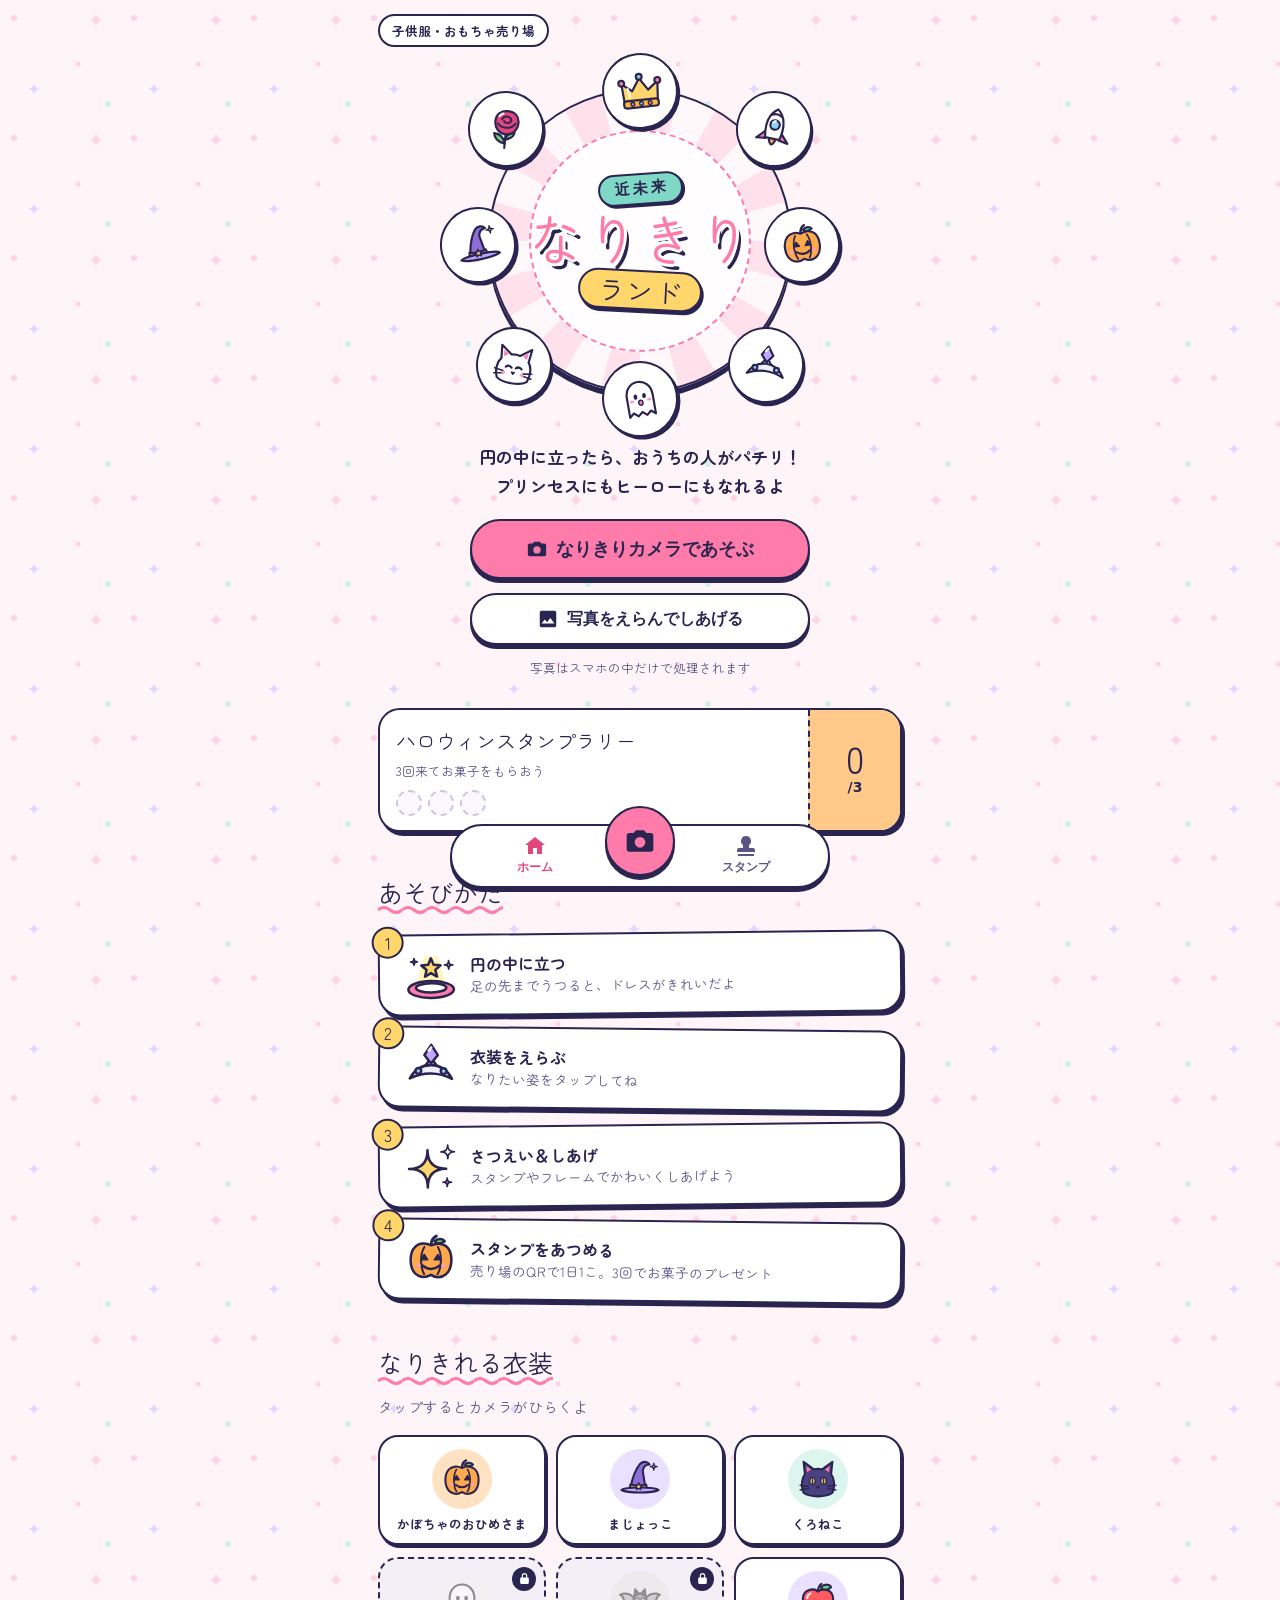
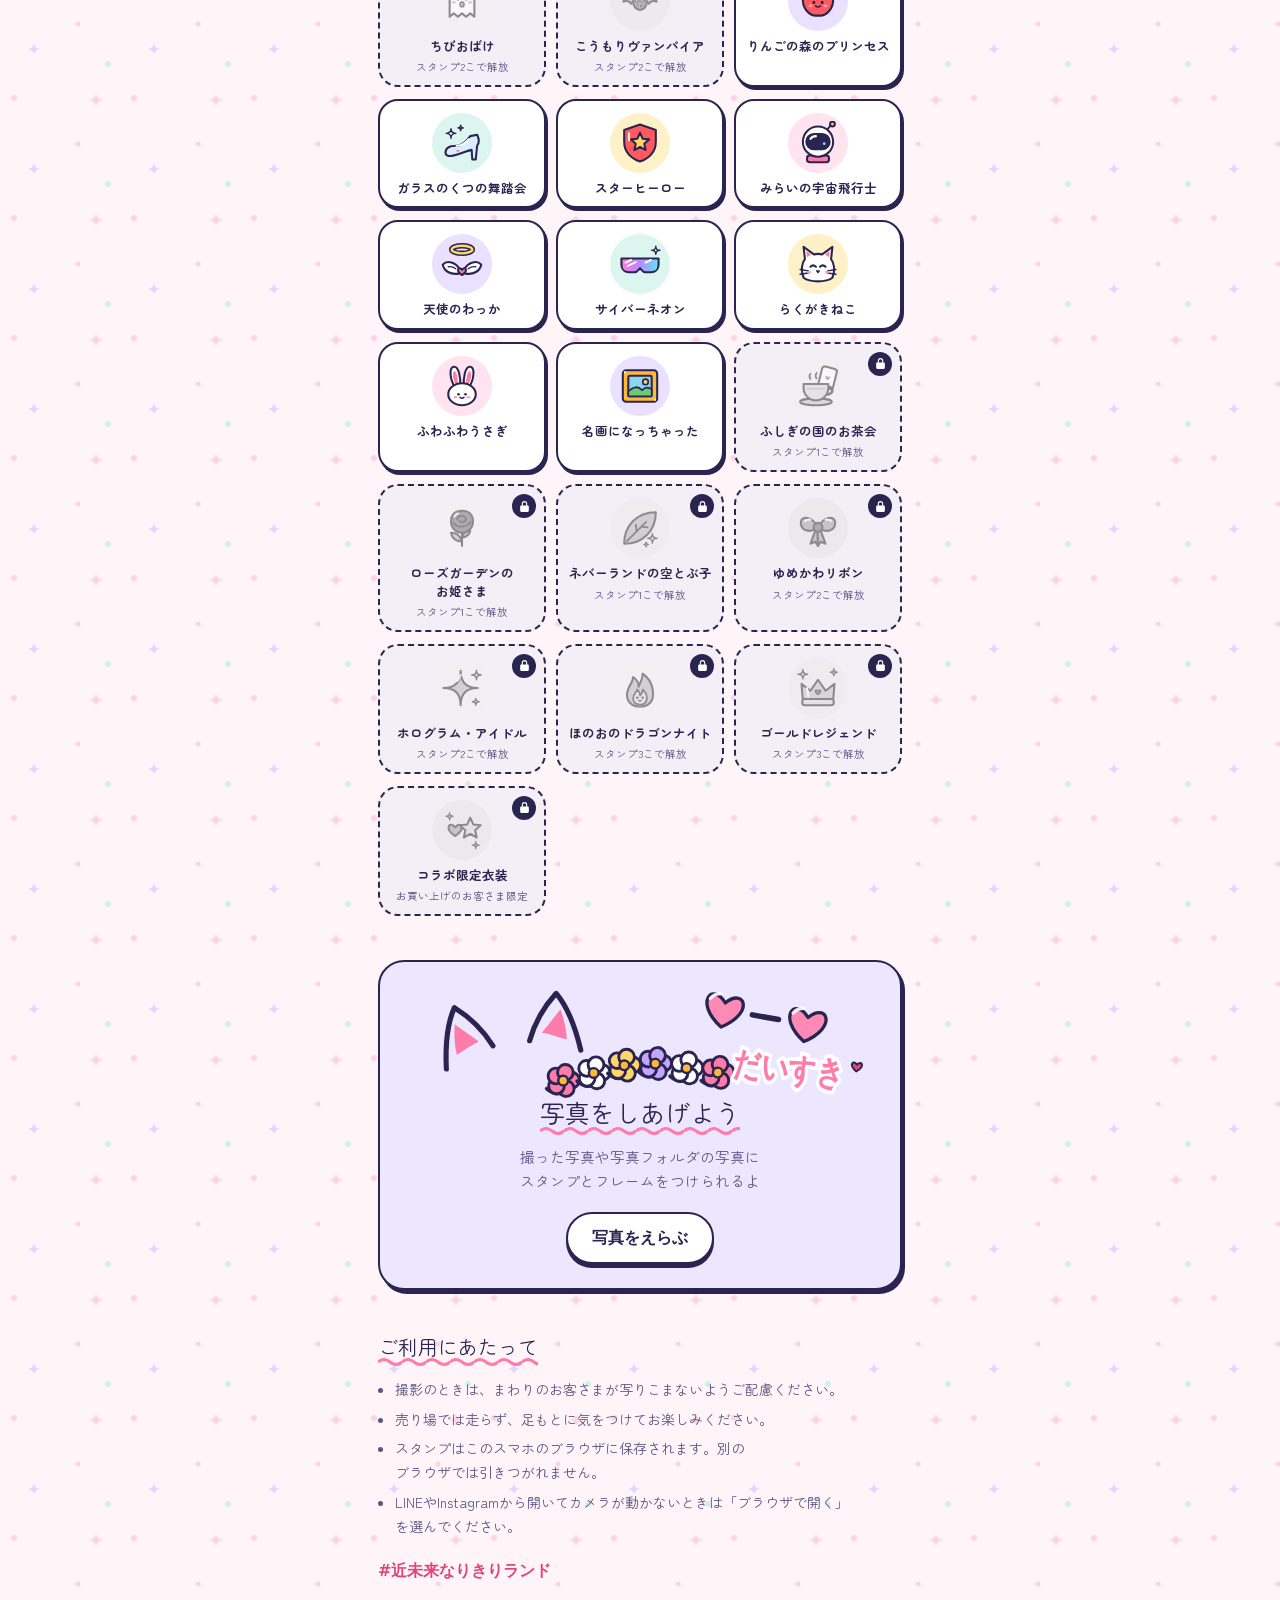
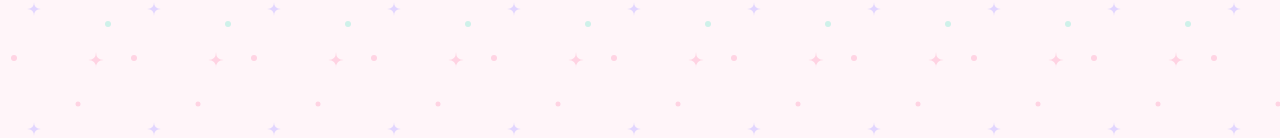
==== commit 7de9439b: "Add files via upload" ====
--- a/index.html
+++ b/index.html
@@ -27,7 +27,7 @@
   --bg: #FFF5F9;
   --paper: #FFFFFF;
   --pink: #FF7BA9;
-  --rose: #E0457B;       /* 高島屋のバラ */
+  --rose: #E0457B;       /* バラ */
   --butter: #FFD66B;
   --mint: #7FD8C6;
   --sky: #8FD3F4;
@@ -429,13 +429,40 @@
 
 #complete-msg .line { display: block; white-space: nowrap; font-size: clamp(12.5px, 3.7vw, 15px); font-weight: 700; }
 
+/* ---------- アカウント ---------- */
+.acct-card { margin: 34px 0 10px; padding: 20px 18px; background: var(--paper); border: var(--line); border-radius: 22px; box-shadow: var(--pop); text-align: center; }
+.acct-title { margin: 0; font-family: var(--display); font-weight: 400; font-size: 21px; }
+.acct-text { margin: 8px 0 0; font-size: 14px; color: var(--ink-2); text-align: left; }
+.acct-user { margin: 10px 0 0; display: grid; gap: 2px; }
+.acct-user span { font-size: 12.5px; color: var(--ink-2); font-weight: 700; }
+.acct-user b { font-size: 15.5px; overflow-wrap: anywhere; }
+.acct-status { margin: 4px 0 0; font-size: 12.5px; color: #2E9E6A; font-weight: 700; min-height: 1em; }
+.acct-actions { display: flex; flex-wrap: wrap; justify-content: center; gap: 10px; margin-top: 14px; }
+.acct-danger { color: var(--rose); text-decoration: underline; }
+.acct-note { margin: 10px 0 0; font-size: 12px; color: var(--ink-2); }
+.acct-demo { margin: 10px 0 0; padding: 6px 10px; font-size: 11.5px; background: #F4EFF6; border-radius: 10px; color: var(--ink-2); }
+.acct-form { text-align: left; }
+.acct-form .modal-title, .acct-form .modal-text { text-align: center; }
+.field { display: grid; gap: 4px; margin-top: 14px; font-size: 14px; font-weight: 700; }
+.field input { width: 100%; min-height: 50px; padding: 0 14px; font: inherit; font-size: 16px; font-weight: 500; color: var(--ink); background: #fff; border: var(--line); border-radius: 14px; }
+.field input:focus-visible { outline: 3px solid var(--sky); outline-offset: 1px; }
+.check { display: flex; gap: 10px; align-items: flex-start; margin-top: 14px; font-size: 13.5px; line-height: 1.6; }
+.check input { flex: none; width: 22px; height: 22px; margin-top: 2px; accent-color: var(--rose); }
+.check a { color: var(--rose); font-weight: 700; }
+.form-err { margin: 10px 0 0; min-height: 1.2em; font-size: 13.5px; font-weight: 700; color: #C8213A; }
+.form-switch { display: grid; gap: 4px; margin: 14px 0 0; text-align: center; }
+.form-switch button { min-height: 40px; border: 0; background: none; font-size: 14px; font-weight: 700; color: var(--ink-2); text-decoration: underline; }
+.btn-danger { background: #FF8FA3; }
+.btn:disabled { opacity: .6; cursor: default; }
+#acct-sheet .modal-sheet { max-height: 92vh; overflow-y: auto; }
+
 </style>
 </head>
 <body>
   <a class="skip" href="#main">本文へ移動</a>
 
   <header class="topbar">
-    <div class="brand" data-logo><span data-store>高島屋 子供服・おもちゃ売り場</span></div>
+    <div class="brand" data-logo><span data-store>子供服・おもちゃ売り場</span></div>
     <span class="brand-period" data-period hidden></span>
   </header>
 
@@ -555,6 +582,8 @@
       <h2 class="h2 album-title">思い出アルバム</h2>
       <ul id="stamp-grid" class="album"></ul>
       <p class="desc center">スタンプは売り場のQRを読むと押されるよ（1日1こ）</p>
+
+      <section id="acct-card" class="acct-card" aria-live="polite"></section>
     </section>
   </main>
 
@@ -668,10 +697,15 @@
     </div>
   </div>
 
+  <!-- ===== アカウント ===== -->
+  <div id="acct-sheet" class="modal" hidden role="dialog" aria-modal="true" aria-label="アカウント">
+    <div class="modal-sheet"><div id="acct-body"></div></div>
+  </div>
+
   <div id="toast" class="toast" role="status" aria-live="polite"></div>
 
 <!-- ============================================================
-     ★設定はここ（スタンプラリー・QRの合言葉・公式素材・コラボ）
+     ★設定はここ（スタンプラリー・QRの合言葉・アカウント・公式素材・コラボ）
      このブロックの中だけ書きかえればOKです
      ============================================================ -->
 <script id="nrl-config">
@@ -682,7 +716,7 @@
 window.NRL_CONFIG = {
   eventName: '近未来なりきりランド',
   eventNameEn: 'Kinmirai Narikiri Land',
-  storeLabel: '高島屋 子供服・おもちゃ売り場',   // ヘッダーと写真のフチに表示
+  storeLabel: '子供服・おもちゃ売り場',   // ヘッダーと写真のフチに表示
   hashtag: '#近未来なりきりランド',
   period: '',                                    // 例: '2026.11.1 ― 12.25'（空なら非表示）
 
@@ -690,7 +724,7 @@
   // 空のままなら qr.html を開いたページのURLを自動で使います
   baseUrl: '',
 
-  // 高島屋の公式ロゴ画像（許諾を得た素材を assets/ に置いてください）。無ければ文字表示
+  // 公式ロゴ画像（許諾を得た素材を assets/ に置いてください）。無ければ文字表示
   logoImage: 'assets/logo.png',
 
   storageKey: 'nrl-halloween-v1',
@@ -718,6 +752,24 @@
     { id: 'hobby',        token: 'hb-9p2v',  name: 'ホビーラボ',       place: 'ホビー・ゲーム売り場',   icon: 'controller', color: '#8FD3F4' },
     { id: 'hero-base',    token: 'hr-4c7k',  name: 'ヒーロー基地',     place: 'キャラクター玩具売り場', icon: 'shield', color: '#FFA94D' }
   ],
+
+  /* ==========================================================
+     アカウント（記録をサーバーに保存して、スマホを変えても引きつげる）
+     Firebase（Google の無料枠あり）の設定を入れると使えるようになります。
+     空のままなら、記録はお客さまのスマホのブラウザにだけ保存されます。
+     手順は README.md の「アカウント機能の設定」を見てください。
+     ========================================================== */
+  account: {
+    firebase: {
+      apiKey: '',
+      authDomain: '',
+      projectId: '',
+      storageBucket: '',
+      appId: ''
+    },
+    syncPhotos: true,     // 思い出写真もサーバーに保存する（false でスタンプ記録のみ）
+    privacyUrl: ''        // 個人情報の取り扱いページのURL（あればフォームにリンクを表示）
+  },
 
   /* ==========================================================
      コラボ限定（購入者限定）
@@ -744,9 +796,9 @@
   },
 
   /* ==========================================================
-     高島屋公式キャラクター（ローズちゃん）の素材
+     公式キャラクター（ローズちゃん）の素材
      公式キャラクターはこのサイトでは描いていません。
-     高島屋さまから提供された「背景透過PNG」を assets/ に置くと自動で有効になります。
+     提供された「背景透過PNG」を assets/ に置くと自動で有効になります。
      ファイルが無いものは画面に出ません。
      ========================================================== */
 
@@ -1959,7 +2011,7 @@
     },
     {
       id: 'rose-garden', name: 'ローズガーデンのお姫さま', icon: 'rose', cat: 'special', lock: 'visit1',
-      motif: '高島屋のバラをイメージしたオリジナル', particles: 'petal', filter: 'glow',
+      motif: 'バラをイメージしたオリジナル', particles: 'petal', filter: 'glow',
       draw(ctx, g, t) {
         P.gown(ctx, g, { c1: '#FFE1EB', c2: '#C8325E', bodice: '#E0457B', pattern: 'rose', flare: 1.4, sleeves: '#FFD6E4', brooch: 'rose' });
         P.roseCrown(ctx, g);
@@ -2662,7 +2714,10 @@
     try { const d = JSON.parse(localStorage.getItem(CFG.storageKey)); if (d && d.visits) return d; } catch (e) { /* noop */ }
     return { visits: {}, purchase: null, candy: null };
   }
-  function save() { try { localStorage.setItem(CFG.storageKey, JSON.stringify(data)); } catch (e) { /* noop */ } }
+  function save(fromSync) {
+    try { localStorage.setItem(CFG.storageKey, JSON.stringify(data)); } catch (e) { /* noop */ }
+    if (!fromSync && window.NRL_Account) window.NRL_Account.onLocalChange();
+  }
   let data = load();
 
   const pad = (n) => String(n).padStart(2, '0');
@@ -2732,6 +2787,7 @@
       photoURL[key] = URL.createObjectURL(small);
       data.visits[key].photo = true; save();
       renderStamps();
+      if (window.NRL_Account) window.NRL_Account.onPhoto(key, small);
       return true;
     } catch (e) {
       toast('写真を保存できませんでした。スマホの空き容量を確認してください');
@@ -3240,13 +3296,20 @@
     $('#btn-memory').hidden = album;
     $('#btn-again').textContent = album ? 'とじる' : 'もう一回撮る';
     $('#preview-title').textContent = album ? `${dayLabel(previewKey)}の思い出` : '';
-    if (previewUrl) URL.revokeObjectURL(previewUrl);
+    if (previewUrl && previewUrl.startsWith('blob:')) URL.revokeObjectURL(previewUrl);
     previewUrl = URL.createObjectURL(blob);
     $('#preview-img').src = previewUrl;
     const p = $('#preview'); p.hidden = false;
     const canShare = !!(navigator.canShare && navigator.canShare({ files: [new File([blob], 'x.jpg', { type: 'image/jpeg' })] }));
     $('#btn-share').hidden = !canShare;
     $('#preview-hint').textContent = canShare ? '「保存・シェア」で写真アプリに保存できるよ' : '保存できないときは、写真を長押ししてね';
+  }
+  function openPreviewURL(url, key) {
+    openPreview(new Blob([]), { mode: 'album', key });
+    $('#preview-img').src = url;
+    previewUrl = url;
+    $('#btn-share').hidden = true;
+    $('#preview-hint').textContent = '保存するときは、写真を長押ししてね';
   }
   function fileName() { const d = new Date(); return `narikiri-${d.getFullYear()}${String(d.getMonth() + 1).padStart(2, '0')}${String(d.getDate()).padStart(2, '0')}-${d.getHours()}${d.getMinutes()}${d.getSeconds()}.jpg`; }
   async function sharePhoto() {
@@ -3321,7 +3384,12 @@
   document.addEventListener('click', async (e) => {
     const m = e.target.closest('[data-memory]');
     if (m) {
-      try { const b = await photoDB.get(m.dataset.memory); if (b) openPreview(b, { mode: 'album', key: m.dataset.memory }); } catch (err) { toast('写真を開けませんでした'); }
+      const k = m.dataset.memory;
+      let b = null;
+      try { b = await photoDB.get(k); } catch (err) { /* noop */ }
+      if (b) openPreview(b, { mode: 'album', key: k });
+      else if (photoURL[k]) openPreviewURL(photoURL[k], k);
+      else toast('写真を開けませんでした');
     }
     if (e.target.closest('[data-collab-info]')) toast('お買い上げのお客さまにレジでお渡しするQRで使えるようになります');
   });
@@ -3355,6 +3423,345 @@
   renderAll();
   loadMemories();
   handleQuery();
+
+  /* ---------- アカウント連携用の窓口 ---------- */
+  window.NRL_App = {
+    getData: () => JSON.parse(JSON.stringify(data)),
+    setData(d) { data = { visits: d.visits || {}, purchase: d.purchase || null, candy: d.candy || null }; save(true); renderAll(); },
+    clearLocal: async () => {
+      data = { visits: {}, purchase: null, candy: null }; save(true);
+      try { await photoDB.clear(); } catch (e) { /* noop */ }
+      Object.keys(photoURL).forEach((k) => { if (photoURL[k].startsWith('blob:')) URL.revokeObjectURL(photoURL[k]); delete photoURL[k]; });
+      renderAll();
+    },
+    hasLocalPhoto: async (k) => { try { return !!(await photoDB.get(k)); } catch (e) { return false; } },
+    getLocalPhoto: async (k) => { try { return await photoDB.get(k); } catch (e) { return null; } },
+    putLocalPhoto: async (k, blob) => {
+      try { await photoDB.put(k, blob); } catch (e) { /* noop */ }
+      if (photoURL[k] && photoURL[k].startsWith('blob:')) URL.revokeObjectURL(photoURL[k]);
+      photoURL[k] = URL.createObjectURL(blob); renderStamps();
+    },
+    setRemotePhotoURL: (k, url) => { if (!photoURL[k]) { photoURL[k] = url; renderStamps(); } },
+    toast, modal, dayLabel
+  };
+  document.dispatchEvent(new Event('nrl-app-ready'));
+})();
+
+</script>
+<script>
+/* ==========================================================
+   アカウント：登録・ログイン・ログアウト・削除と、記録の同期
+   ・config.js の account.firebase を入れると有効になります
+   ・未設定なら、記録はこのスマホのブラウザにだけ保存されます
+   ========================================================== */
+(function () {
+  'use strict';
+  const CFG = window.NRL_CONFIG;
+  const AC = CFG.account || {};
+  const FB_VER = '10.12.2';
+  const $ = (s, el = document) => el.querySelector(s);
+  const esc = (s) => String(s).replace(/[&<>"']/g, (c) => ({ '&': '&amp;', '<': '&lt;', '>': '&gt;', '"': '&quot;', "'": '&#39;' }[c]));
+  const photoOn = AC.syncPhotos !== false;
+
+  /* ---------- Firebase ---------- */
+  function firebaseBackend(conf) {
+    let A, F, S, auth, db, st;
+    const base = `https://www.gstatic.com/firebasejs/${FB_VER}/`;
+    async function ready() {
+      if (auth) return;
+      const [app, a, f, s] = await Promise.all(['firebase-app.js', 'firebase-auth.js', 'firebase-firestore.js', 'firebase-storage.js'].map((x) => import(base + x)));
+      const fa = app.initializeApp(conf);
+      A = a; F = f; S = s;
+      auth = a.getAuth(fa); db = f.getFirestore(fa); st = s.getStorage(fa);
+    }
+    const pref = (uid, k) => S.ref(st, `users/${uid}/photos/${k}.jpg`);
+    return {
+      demo: false,
+      async init(cb) { await ready(); A.onAuthStateChanged(auth, (u) => cb(u ? { uid: u.uid, email: u.email } : null)); },
+      async signUp(e, p) { await ready(); await A.createUserWithEmailAndPassword(auth, e, p); },
+      async signIn(e, p) { await ready(); await A.signInWithEmailAndPassword(auth, e, p); },
+      async signOut() { await A.signOut(auth); },
+      async reset(e) { await ready(); await A.sendPasswordResetEmail(auth, e); },
+      async reauth(p) { const u = auth.currentUser; await A.reauthenticateWithCredential(u, A.EmailAuthProvider.credential(u.email, p)); },
+      async deleteUser() { await A.deleteUser(auth.currentUser); },
+      async load(uid) { const snap = await F.getDoc(F.doc(db, 'users', uid)); return snap.exists() ? snap.data() : null; },
+      async save(uid, d) { await F.setDoc(F.doc(db, 'users', uid), { visits: d.visits || {}, purchase: d.purchase || null, candy: d.candy || null, updatedAt: Date.now() }); },
+      async removeData(uid) { await F.deleteDoc(F.doc(db, 'users', uid)); },
+      async putPhoto(uid, k, blob) { await S.uploadBytes(pref(uid, k), blob, { contentType: 'image/jpeg' }); },
+      async getPhoto(uid, k) {
+        try { return { blob: await S.getBlob(pref(uid, k)) }; } catch (e) {
+          try { return { url: await S.getDownloadURL(pref(uid, k)) }; } catch (e2) { return null; }
+        }
+      },
+      async delPhoto(uid, k) { try { await S.deleteObject(pref(uid, k)); } catch (e) { /* noop */ } }
+    };
+  }
+
+  /* ---------- プレビュー用のお試し（この端末の中だけで動く） ---------- */
+  function demoBackend() {
+    const K = 'nrl-demo-account';
+    const get = () => { try { return JSON.parse(localStorage.getItem(K)) || { users: {}, cur: null, data: {}, photos: {} }; } catch (e) { return { users: {}, cur: null, data: {}, photos: {} }; } };
+    const set = (d) => localStorage.setItem(K, JSON.stringify(d));
+    const wait = () => new Promise((r) => setTimeout(r, 450));
+    const err = (code) => { const e = new Error(code); e.code = code; return e; };
+    let cb = null;
+    const fire = () => { const d = get(); cb && cb(d.cur && d.users[d.cur] ? { uid: d.users[d.cur].uid, email: d.cur } : null); };
+    const toDataURL = (b) => new Promise((r) => { const fr = new FileReader(); fr.onload = () => r(fr.result); fr.readAsDataURL(b); });
+    const toBlob = async (u) => (await fetch(u)).blob();
+    return {
+      demo: true,
+      async init(c) { cb = c; fire(); },
+      async signUp(e, p) {
+        await wait(); const d = get();
+        if (!/^\S+@\S+\.\S+$/.test(e)) throw err('auth/invalid-email');
+        if (p.length < 6) throw err('auth/weak-password');
+        if (d.users[e]) throw err('auth/email-already-in-use');
+        d.users[e] = { pw: p, uid: 'demo-' + Date.now() }; d.cur = e; set(d); fire();
+      },
+      async signIn(e, p) { await wait(); const d = get(); if (!d.users[e] || d.users[e].pw !== p) throw err('auth/invalid-credential'); d.cur = e; set(d); fire(); },
+      async signOut() { const d = get(); d.cur = null; set(d); fire(); },
+      async reset() { await wait(); },
+      async reauth(p) { await wait(); const d = get(); if (!d.cur || d.users[d.cur].pw !== p) throw err('auth/invalid-credential'); },
+      async deleteUser() { const d = get(); delete d.users[d.cur]; d.cur = null; set(d); fire(); },
+      async load(uid) { return get().data[uid] || null; },
+      async save(uid, v) { const d = get(); d.data[uid] = v; set(d); },
+      async removeData(uid) { const d = get(); delete d.data[uid]; Object.keys(d.photos).forEach((k) => { if (k.startsWith(uid + '/')) delete d.photos[k]; }); set(d); },
+      async putPhoto(uid, k, b) { const d = get(); d.photos[`${uid}/${k}`] = await toDataURL(b); try { set(d); } catch (e) { /* 容量オーバーは無視 */ } },
+      async getPhoto(uid, k) { const u = get().photos[`${uid}/${k}`]; return u ? { blob: await toBlob(u) } : null; },
+      async delPhoto(uid, k) { const d = get(); delete d.photos[`${uid}/${k}`]; set(d); }
+    };
+  }
+
+  const fb = AC.firebase || {};
+  const backend = window.NRL_ACCOUNT_DEMO ? demoBackend() : (fb.apiKey && fb.projectId ? firebaseBackend(fb) : null);
+
+  /* ---------- 状態 ---------- */
+  let App = null;
+  let user = null;
+  let status = '';
+  let pushTimer = null;
+  let syncing = false;
+
+  function merge(a, b) {
+    const v = Object.assign({}, b.visits || {});
+    Object.entries(a.visits || {}).forEach(([k, x]) => {
+      const y = v[k];
+      v[k] = y ? { t: Math.min(x.t || Infinity, y.t || Infinity), spot: y.spot || x.spot, photo: !!(x.photo || y.photo) } : x;
+    });
+    const min = (p, q) => (p && q ? Math.min(p, q) : p || q || null);
+    return { visits: v, purchase: min(a.purchase, b.purchase), candy: min(a.candy, b.candy) };
+  }
+  function setStatus(t) { status = t; const el = $('#acct-status'); if (el) el.textContent = t; }
+
+  async function syncDown() {
+    if (!user) return;
+    syncing = true; setStatus('記録を読みこみ中…');
+    try {
+      const uid = user.uid;
+      const local = App.getData();
+      const remote = (await backend.load(uid)) || { visits: {} };
+      const merged = merge(local, remote);
+      App.setData(merged);
+      await backend.save(uid, merged);
+      if (photoOn) {
+        for (const k of Object.keys(merged.visits)) {
+          const lp = !!(local.visits[k] && local.visits[k].photo) && (await App.hasLocalPhoto(k));
+          const rp = !!(remote.visits && remote.visits[k] && remote.visits[k].photo);
+          if (lp && !rp) { const b = await App.getLocalPhoto(k); if (b) await backend.putPhoto(uid, k, b); }
+          else if (rp && !lp) {
+            const r = await backend.getPhoto(uid, k);
+            if (r && r.blob) await App.putLocalPhoto(k, r.blob);
+            else if (r && r.url) App.setRemotePhotoURL(k, r.url);
+          }
+        }
+      }
+      setStatus('アカウントに保存ずみ');
+    } catch (e) {
+      console.warn(e); setStatus('通信できませんでした。あとでもう一度ひらいてください');
+    }
+    syncing = false;
+  }
+  async function pushNow() {
+    clearTimeout(pushTimer); pushTimer = null;
+    if (!user || !backend) return;
+    try { await backend.save(user.uid, App.getData()); setStatus('アカウントに保存ずみ'); } catch (e) { setStatus('保存できませんでした。通信できる場所でひらいてください'); }
+  }
+
+  /* ---------- 画面 ---------- */
+  function renderCard() {
+    const el = $('#acct-card');
+    if (!el) return;
+    if (!backend) {
+      el.innerHTML = `<h2 class="acct-title">記録の保存について</h2>
+        <p class="acct-text">スタンプと写真はこのスマホに保存されます。次に来たときも、同じスマホ・同じブラウザでひらけば続きからあそべます。</p>`;
+      return;
+    }
+    if (user) {
+      el.innerHTML = `<h2 class="acct-title">アカウント</h2>
+        <p class="acct-user"><span>ログイン中</span><b>${esc(user.email || '')}</b></p>
+        <p id="acct-status" class="acct-status">${esc(status)}</p>
+        <div class="acct-actions">
+          <button class="btn btn-pop btn-paper btn-small" data-acct="logout">ログアウト</button>
+          <button class="btn btn-text btn-small acct-danger" data-acct="delete">アカウントを削除</button>
+        </div>
+        ${backend.demo ? '<p class="acct-demo">プレビュー用のお試しアカウントです（この端末の中だけに保存）</p>' : ''}`;
+    } else {
+      el.innerHTML = `<h2 class="acct-title">アカウント</h2>
+        <p class="acct-text">アカウントをつくると、スマホを変えてもスタンプと思い出写真を引きつげます。登録も削除も自由です。</p>
+        <div class="acct-actions">
+          <button class="btn btn-pop btn-small" data-acct="signup">アカウント登録</button>
+          <button class="btn btn-pop btn-paper btn-small" data-acct="login">ログイン</button>
+        </div>
+        <p class="acct-note">保護者の方が登録してください</p>
+        ${backend.demo ? '<p class="acct-demo">プレビュー用のお試しアカウントです（この端末の中だけに保存）</p>' : ''}`;
+    }
+  }
+
+  const ERR = {
+    'auth/email-already-in-use': 'このメールアドレスはすでに登録されています。ログインしてください',
+    'auth/invalid-email': 'メールアドレスの形がちがうようです',
+    'auth/weak-password': 'パスワードは6文字以上にしてください',
+    'auth/invalid-credential': 'メールアドレスかパスワードがちがいます',
+    'auth/wrong-password': 'パスワードがちがいます',
+    'auth/user-not-found': 'このメールアドレスのアカウントは見つかりませんでした',
+    'auth/too-many-requests': '何度も失敗したため、しばらく時間をおいてからためしてください',
+    'auth/network-request-failed': '通信できませんでした。電波のよい場所でためしてください',
+    'auth/requires-recent-login': 'もう一度ログインしてからためしてください'
+  };
+  const errMsg = (e) => ERR[e && e.code] || 'うまくいきませんでした。時間をおいてもう一度ためしてください';
+
+  function sheet(mode) {
+    const m = $('#acct-sheet');
+    const priv = AC.privacyUrl ? `<a href="${esc(AC.privacyUrl)}" target="_blank" rel="noopener">個人情報の取り扱い</a>を読んで、` : '';
+    const forms = {
+      signup: `<h2 class="modal-title">アカウント登録</h2>
+        <p class="modal-text">いまこのスマホにある記録も、そのままアカウントに引きつがれます</p>
+        <label class="field"><span>メールアドレス</span><input type="email" name="email" autocomplete="email" inputmode="email" required></label>
+        <label class="field"><span>パスワード（6文字以上）</span><input type="password" name="pw" autocomplete="new-password" minlength="6" required></label>
+        <label class="check"><input type="checkbox" name="agree"><span>${priv}スタンプの記録${photoOn ? 'と思い出写真' : ''}をサーバーに保存することに同意します（アカウント削除でいつでも消せます）</span></label>`,
+      login: `<h2 class="modal-title">ログイン</h2>
+        <p class="modal-text">このスマホの記録とアカウントの記録をあわせます</p>
+        <label class="field"><span>メールアドレス</span><input type="email" name="email" autocomplete="email" inputmode="email" required></label>
+        <label class="field"><span>パスワード</span><input type="password" name="pw" autocomplete="current-password" required></label>`,
+      reset: `<h2 class="modal-title">パスワードの再設定</h2>
+        <p class="modal-text">登録したメールアドレスに、再設定のメールを送ります</p>
+        <label class="field"><span>メールアドレス</span><input type="email" name="email" autocomplete="email" inputmode="email" required></label>`,
+      delete: `<h2 class="modal-title">アカウントを削除</h2>
+        <p class="modal-text">アカウントと、保存したスタンプの記録${photoOn ? '・思い出写真' : ''}がすべて消えます。このスマホの記録も消えます。もとに戻せません。</p>
+        <label class="field"><span>確認のためパスワードを入力</span><input type="password" name="pw" autocomplete="current-password" required></label>`
+    };
+    const submit = { signup: '登録する', login: 'ログインする', reset: 'メールを送る', delete: '削除する' }[mode];
+    const sw = {
+      signup: '<button type="button" data-acct-mode="login">アカウントをお持ちの方はログイン</button>',
+      login: '<button type="button" data-acct-mode="signup">はじめての方はアカウント登録</button><button type="button" data-acct-mode="reset">パスワードを忘れた</button>',
+      reset: '<button type="button" data-acct-mode="login">ログインにもどる</button>',
+      delete: ''
+    }[mode];
+    $('#acct-body').innerHTML = `<form class="acct-form" data-mode="${mode}" novalidate>
+      ${forms[mode]}
+      <p class="form-err" role="alert"></p>
+      <div class="modal-actions">
+        <button type="submit" class="btn btn-pop ${mode === 'delete' ? 'btn-danger' : ''}">${submit}</button>
+        <button type="button" class="btn btn-pop btn-paper" data-acct-close>やめる</button>
+      </div>
+      ${sw ? `<p class="form-switch">${sw}</p>` : ''}
+    </form>`;
+    m.hidden = false;
+    requestAnimationFrame(() => m.classList.add('is-open'));
+    const first = m.querySelector('input'); if (first) setTimeout(() => first.focus(), 250);
+  }
+  function closeSheet() { const m = $('#acct-sheet'); m.classList.remove('is-open'); setTimeout(() => { m.hidden = true; }, 200); }
+
+  async function onSubmit(form) {
+    const mode = form.dataset.mode;
+    const email = (form.email && form.email.value || '').trim();
+    const pw = form.pw ? form.pw.value : '';
+    const errEl = form.querySelector('.form-err');
+    const btn = form.querySelector('[type="submit"]');
+    const fail = (t) => { errEl.textContent = t; btn.disabled = false; btn.textContent = label; };
+    const label = btn.textContent;
+    errEl.textContent = '';
+    if (mode !== 'delete' && !email) return fail('メールアドレスを入力してください');
+    if (mode !== 'reset' && !pw) return fail('パスワードを入力してください');
+    if (mode === 'signup' && !form.agree.checked) return fail('保存への同意にチェックを入れてください');
+    btn.disabled = true; btn.textContent = '通信中…';
+    try {
+      if (mode === 'signup') { await backend.signUp(email, pw); closeSheet(); App.toast('アカウントを作りました'); }
+      if (mode === 'login') { await backend.signIn(email, pw); closeSheet(); App.toast('ログインしました'); }
+      if (mode === 'reset') { await backend.reset(email); closeSheet(); App.toast('再設定のメールを送りました'); }
+      if (mode === 'delete') {
+        await backend.reauth(pw);
+        const uid = user.uid;
+        const days = Object.keys(App.getData().visits || {});
+        clearTimeout(pushTimer); pushTimer = null;
+        if (photoOn) for (const k of days) await backend.delPhoto(uid, k);
+        await backend.removeData(uid);
+        user = null;
+        await backend.deleteUser();
+        await App.clearLocal();
+        closeSheet(); renderCard();
+        App.toast('アカウントを削除しました');
+      }
+    } catch (e) {
+      fail(errMsg(e));
+    }
+  }
+
+  function logout() {
+    App.modal('<h2 class="modal-title">ログアウトしますか？</h2><p class="modal-text">このスマホからは記録が消えますが、アカウントには残っています。次はログインすると続きからあそべます。</p>', [
+      {
+        label: 'ログアウトする', primary: true, onClick: async () => {
+          await pushNow();
+          const u = user; user = null;
+          try { await backend.signOut(); } catch (e) { /* noop */ }
+          if (u) await App.clearLocal();
+          renderCard(); App.toast('ログアウトしました');
+        }
+      },
+      { label: 'やめる' }
+    ]);
+  }
+
+  /* ---------- 起動 ---------- */
+  async function start() {
+    App = window.NRL_App;
+    renderCard();
+    document.addEventListener('click', (e) => {
+      const t = e.target.closest('[data-acct], [data-acct-mode], [data-acct-close]');
+      if (!t) { if (e.target.id === 'acct-sheet') closeSheet(); return; }
+      if (t.dataset.acctClose !== undefined) { closeSheet(); return; }
+      if (t.dataset.acctMode) { sheet(t.dataset.acctMode); return; }
+      const a = t.dataset.acct;
+      if (a === 'signup' || a === 'login' || a === 'delete') sheet(a);
+      if (a === 'logout') logout();
+    });
+    document.addEventListener('submit', (e) => {
+      const f = e.target.closest('.acct-form');
+      if (!f) return;
+      e.preventDefault(); onSubmit(f);
+    });
+    document.addEventListener('keydown', (e) => { if (e.key === 'Escape' && !$('#acct-sheet').hidden) closeSheet(); });
+    if (!backend) return;
+    try {
+      await backend.init(async (u) => {
+        const prev = user;
+        user = u;
+        renderCard();
+        if (u && (!prev || prev.uid !== u.uid)) { await syncDown(); renderCard(); }
+      });
+    } catch (e) {
+      console.warn('account init failed', e);
+    }
+  }
+
+  window.NRL_Account = {
+    onLocalChange() { if (!user || !backend || syncing) return; setStatus('保存中…'); clearTimeout(pushTimer); pushTimer = setTimeout(pushNow, 800); },
+    async onPhoto(k, blob) {
+      if (!user || !backend || !photoOn) return;
+      try { await backend.putPhoto(user.uid, k, blob); await pushNow(); } catch (e) { setStatus('写真を保存できませんでした。通信できる場所でひらいてください'); }
+    }
+  };
+  if (window.NRL_App) start(); else document.addEventListener('nrl-app-ready', start, { once: true });
 })();
 
 </script>
